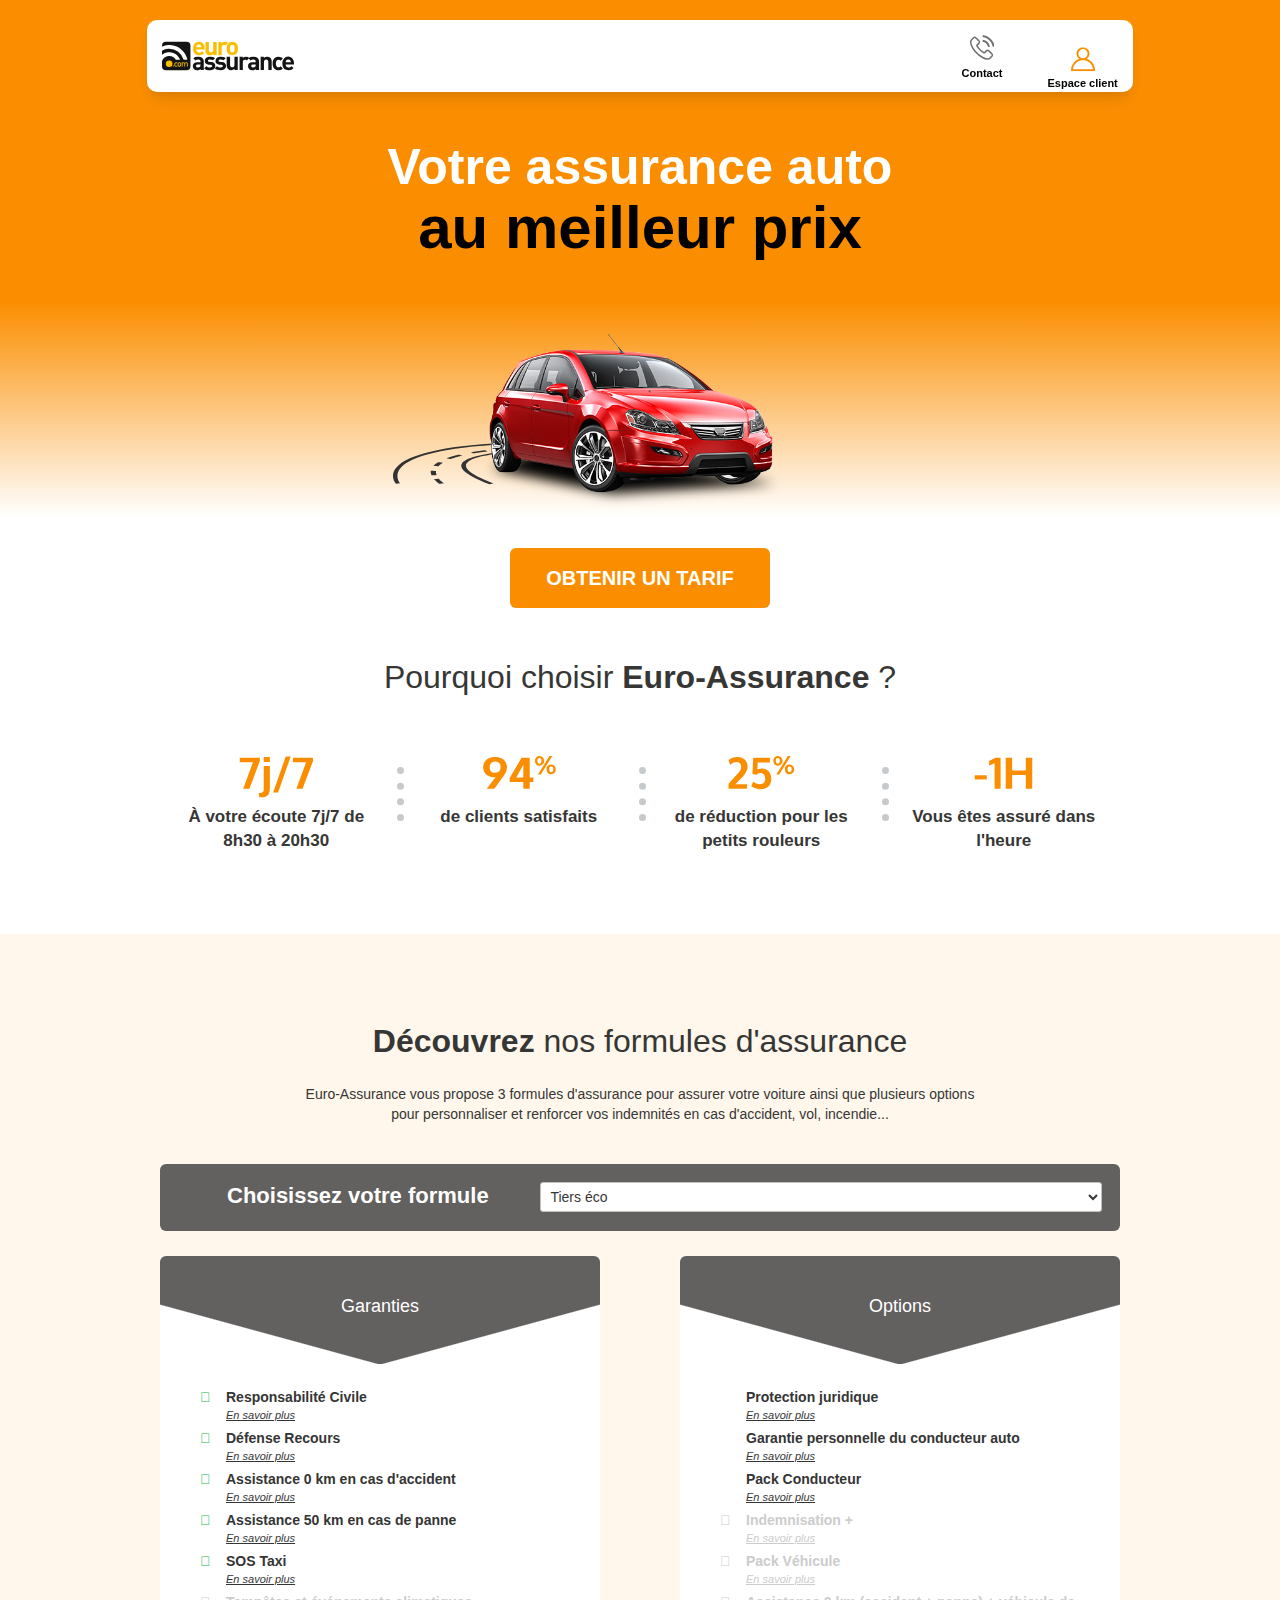
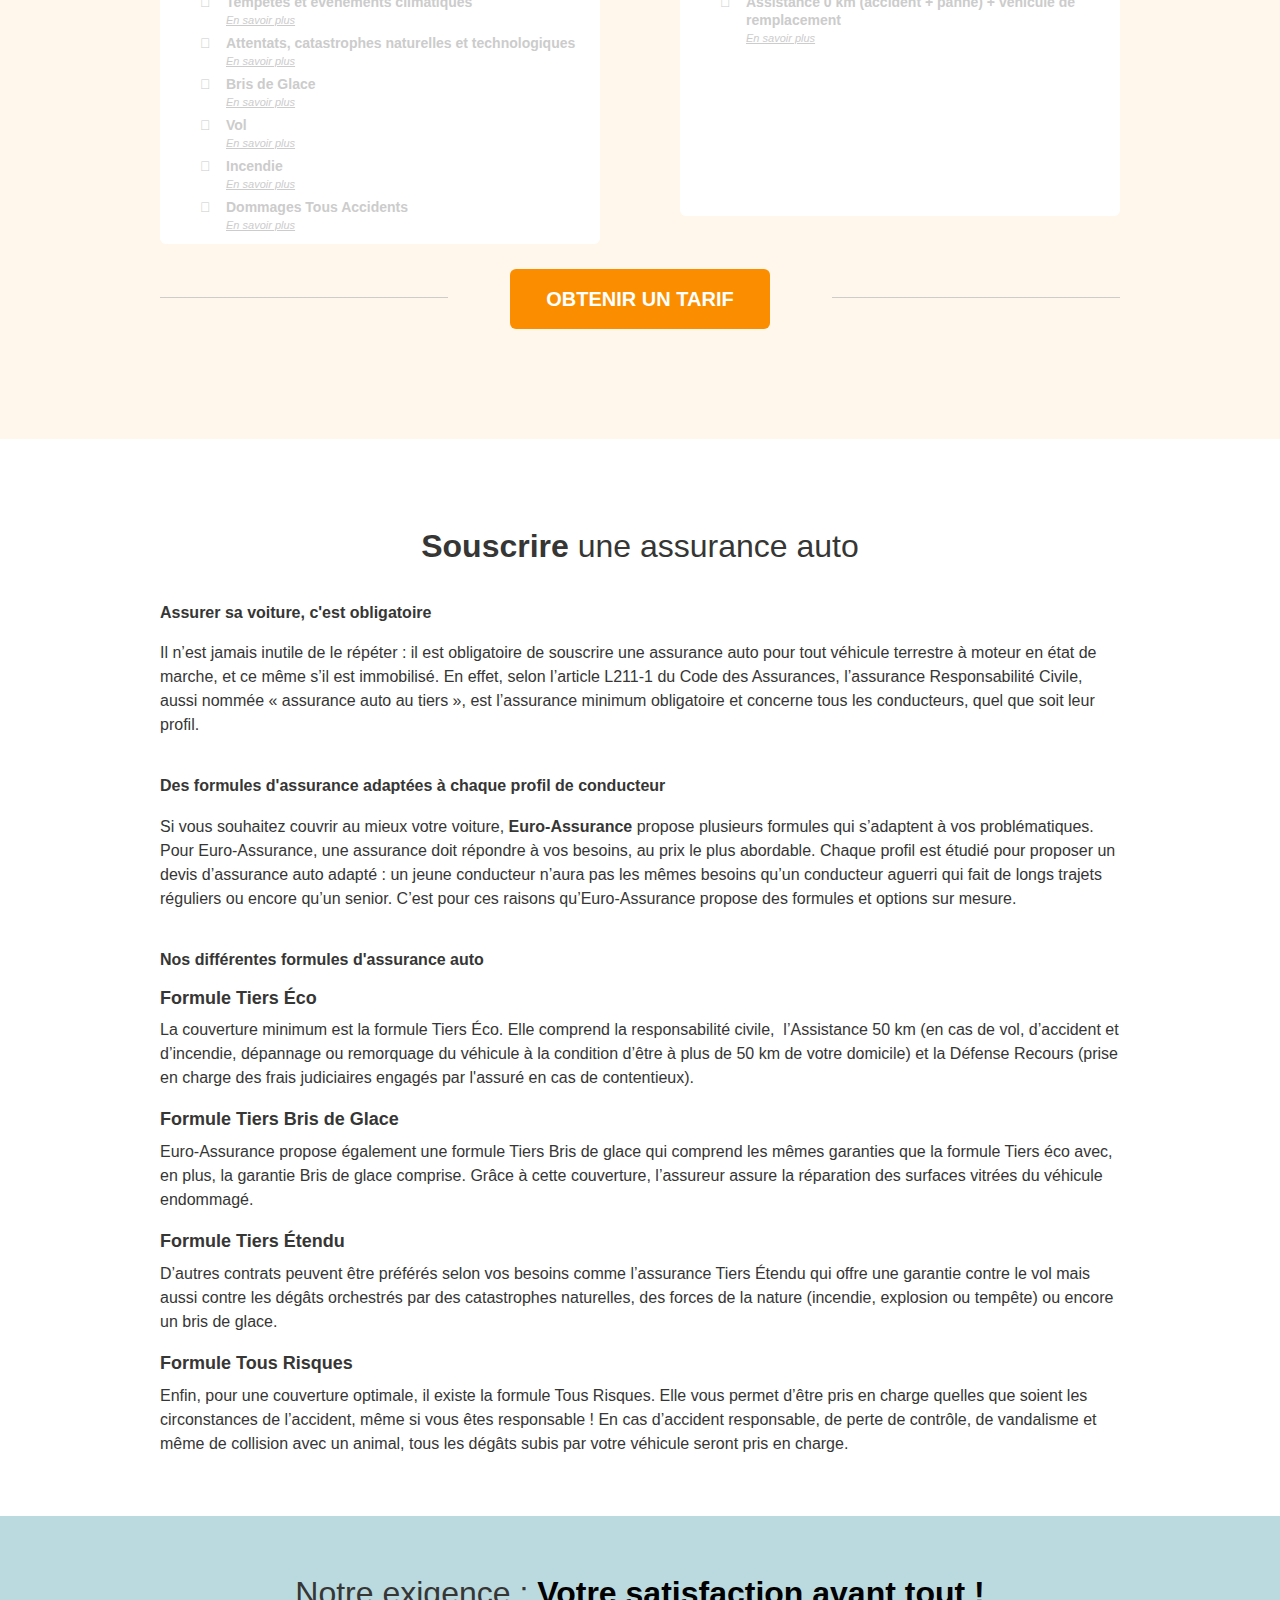
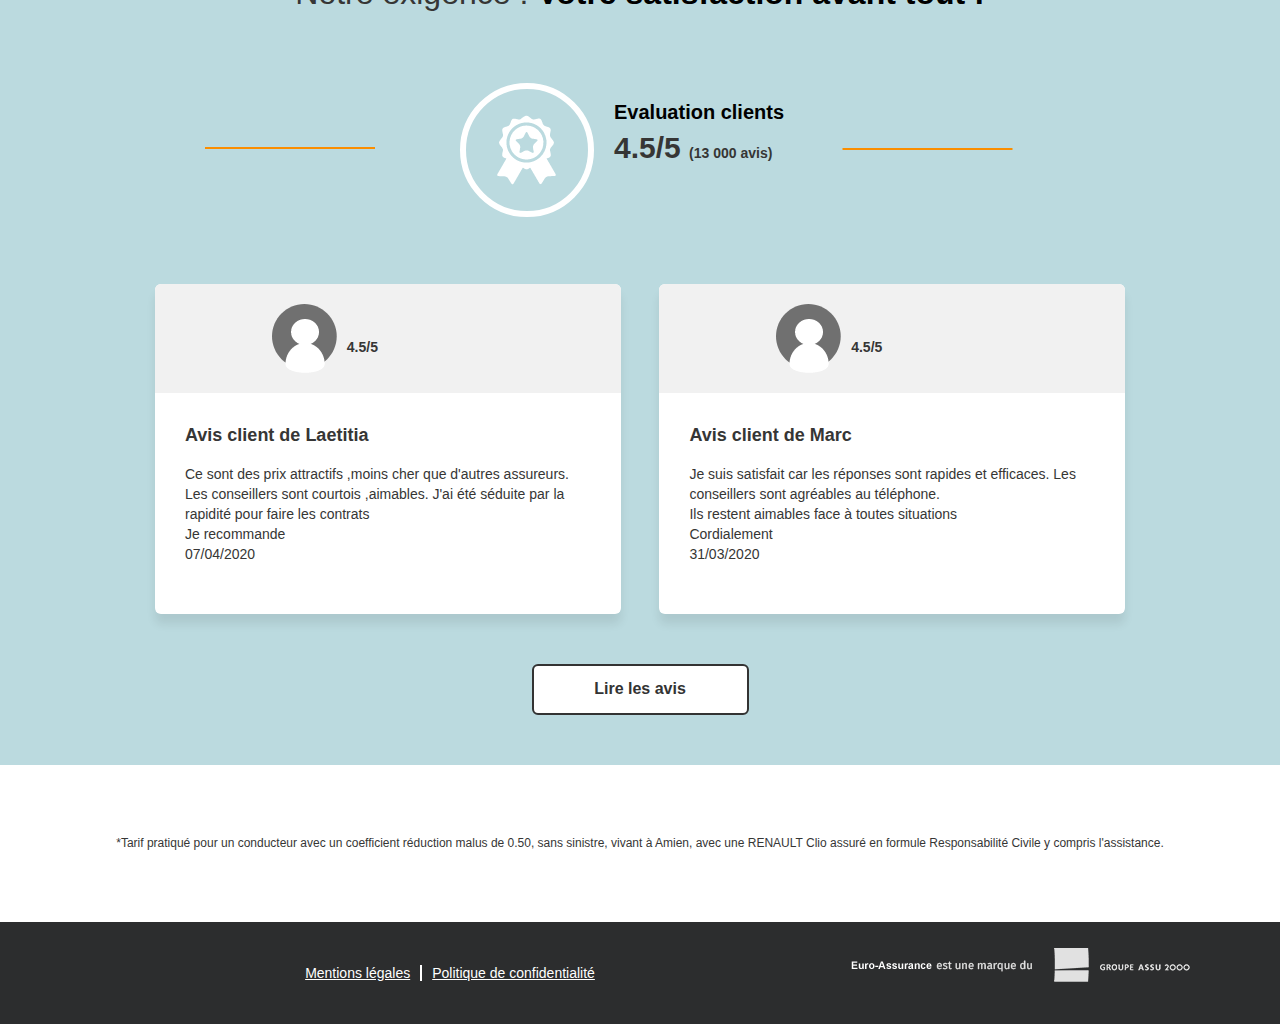
==== assurance-auto/index.html @ 288b4cf9 "Quick update" ====
<!DOCTYPE html>
<!-- saved from url=(0088)https://www.euro-assurance.com/assurance-auto -->
<html lang="fr" class="no-js js">
    <head>
        <meta http-equiv="Content-Type" content="text/html; charset=UTF-8" />
        <script type="text/javascript" async="" src="./assets/js"></script>
        <script type="text/javascript" async="" src="./assets/js(1)"></script>
        <script type="text/javascript" async="" src="./assets/js(2)"></script>
        <script type="text/javascript" src="./assets/wombat.js.téléchargement" charset="utf-8"></script>
        <link rel="stylesheet" type="text/css" href="./assets/banner-styles.css" />
        <link rel="stylesheet" type="text/css" href="./assets/iconochive.css" />
        <!-- End Wayback Rewrite JS Include -->
        <meta content="width=device-width, initial-scale=1, maximum-scale=1" name="viewport" />
        <title>Assurance Auto en ligne en 5 minutes | Euro-Assurance.com</title>
        <!--[if IE]> <![endif]-->
        <link rel="shortcut icon" href="https://web.archive.org/web/20210322175158im_/https://www.euro-assurance.com/sites/all/themes/custom/ea/html/desktop/images/favicon.ico" type="image/vnd.microsoft.icon" />
        <meta name="description" content="Réalisez votre devis d&#39;assurance auto en ligne, souscrivez votre contrat d&#39;assurance et roulez assuré dans la minute. Devis personnalisé en 5 min." />
        <link rel="canonical" href="https://www.euro-assurance.com/assurance-auto" />
        <meta property="og:site_name" content="Euro Assurance" />
        <meta property="og:type" content="article" />
        <meta property="og:url" content="https://www.euro-assurance.com/assurance-auto" />
        <meta property="og:title" content="Votre assurance auto au meilleur prix" />
        <meta property="og:updated_time" content="2021-03-16T09:04:38+01:00" />
        <meta property="article:published_time" content="2020-05-05T09:39:59+02:00" />
        <meta property="article:modified_time" content="2021-03-16T09:04:38+01:00" />
        <meta itemprop="name" content="Votre assurance auto au meilleur prix" />
        <link type="text/css" rel="stylesheet" href="./assets/css__ZnwVE8W70ieUanPuEJME0nOcdOOldAGGGCa54zZ7kmE__OETtJt2BdY5II6kXYFDO8dgDB_mXbUhyMpH8QfPFBnw__3mENYGzsCsnCvktbGt7_fWN9IJc759X5ycbFdyeZ2_E.css" media="all" />
        <link type="text/css" rel="stylesheet" href="./assets/css__Oi4HbNRkWKoqBOgUm60Rj7aD_yK8hUet2hAb31PlP_U__cjjfzK-Tsn7uNSu2jOy094EFbCuDiUA938Wajvtt94E__3mENYGzsCsnCvktbGt7_fWN9IJc759X5ycbFdyeZ2_E.css" media="all" />
        <link rel="stylesheet" type="text/css" href="./assets/styles.css">
        <script type="text/javascript" src="./assets/js___FxFisPbcctP-u1eMTmBbhtoaVcf10Kvov9lv5ayyHk__qnqM4vWuLLEkb0CDZahWRgkH-d9oyqPTMWTqDNiszXU__3mENYGzsCsnCvktbGt7_fWN9IJc759X5ycbFdyeZ2_E.js.téléchargement"></script>
        <script type="text/javascript" src="./assets/js__T5uRwB0CvC7LqgrVP_DrdLDRNIZwKWrAbLxXJCuCkQY__KBZEcBrZDbd4G_PKMwNoy5Ws56VGvCKUeJFrm1QbKHM__3mENYGzsCsnCvktbGt7_fWN9IJc759X5ycbFdyeZ2_E.js.téléchargement"></script>
        <script type="text/javascript" src="./assets/js__5VX91xHlHLMl3nnFBc19NGta75zwaPNbiIuzVPQ4gIc__BDGmpl56hxi5uZj0MHZ7ZVdGjSpd5rMxzrAS2Fobs8Q__3mENYGzsCsnCvktbGt7_fWN9IJc759X5ycbFdyeZ2_E.js.téléchargement"></script>
        <script id="tc_script_231_1" src="./assets/js(3)"></script>
        <script type="text/javascript" src="./assets/js__OUBrZLkNYlzr9ocoyBCb3S2CmxqXkCh9xPLsz9HO5Uc__M7Qs9j_XMuP1tzbQqGoMvKadtkTCQD3GemWrqtF8LUM__3mENYGzsCsnCvktbGt7_fWN9IJc759X5ycbFdyeZ2_E.js.téléchargement"></script>
        <script type="text/javascript" src="./assets/js__KWUjo0VekVPuuLRWyjdJpC_EnX80mpx7SieyGA4LSQI__cD4s_Hz2bf_IrPUf51gxrluJiwHHP2MD429fVLNjxEo__3mENYGzsCsnCvktbGt7_fWN9IJc759X5ycbFdyeZ2_E.js.téléchargement"></script>
        <script type="text/javascript" async="" src="./assets/smarttag.js.téléchargement"></script>
        <script id="tc_script_1616435524011" type="text/javascript" src="./assets/sync" async="" defer=""></script>
    </head>
    <body id="top" class="html not-front not-logged-in no-sidebars page-node page-node- page-node-21240 node-type-product-page product novsp">
        <div class="overlay-tooltip"></div>
        <header id="site-header" class="hidden-print">
            <a href="/" class="logo text-center" title="" data-di-id="di-id-638f3d2-cb56e00f">
            <img src="./assets/ea_logo.svg" alt="Euro-Assurance Logo" class="imglogo">
            </a>
            <div class="site-header-actions">
               <a href="https://www.euro-assurance.com/Proximeo/connexionClient.do" title="" id="header-se-connecter" target="_blank" data-di-id="#header-se-connecter">
                  <svg xmlns="http://www.w3.org/2000/svg" width="24" height="24" viewBox="0 0 24 24" data-di-rand="1618020664233">
                     <defs>
                        <style data-di-rand="1618020664211">.c{fill:#fb8e00;}</style>
                     </defs>
                     <g transform="translate(0)">
                        <path class="c" d="M20.485,14.57a11.951,11.951,0,0,0-4.646-2.89,6.472,6.472,0,1,0-7.678,0A12.019,12.019,0,0,0,0,23.055.945.945,0,0,0,.945,24H23.055A.945.945,0,0,0,24,23.055,11.921,11.921,0,0,0,20.485,14.57ZM7.417,6.472A4.583,4.583,0,1,1,12,11.055,4.588,4.588,0,0,1,7.417,6.472ZM1.933,22.111a10.111,10.111,0,0,1,20.133,0Z" transform="translate(0 0)"></path>
                     </g>
                  </svg>
                  <span>Espace client</span>
               </a>
            </div>
            <span class="menu-title">Menu Principal</span>
            <div class="sticky-nav bottom-nav">
             <ul>
                <li>
                   <a href="https://www.euro-assurance.com/callback/nojs/head/0000000000/21422" class="open-callback ctools-use-modal ctools-modal-ea-modal-style btn-ea btn-as transparent ctools-use-modal-processed" data-di-id="di-id-12e38599-ce21958f">
                      <svg xmlns="http://www.w3.org/2000/svg" width="24.748" height="24.75" viewBox="0 0 24.748 24.75" data-di-rand="1618020664236">
                         <defs>
                            <style data-di-rand="1618020664212">.first-nav-fill{fill:#fff;stroke:#707070;stroke-width:1.5px;}.second-nav-fill{fill:#707070;}</style>
                         </defs>
                         <g transform="translate(0.748)">
                            <path class="first-nav-fill" d="M18.2,59.674a1.677,1.677,0,0,0-2.535,0c-.593.588-1.185,1.175-1.768,1.773a.349.349,0,0,1-.488.09c-.384-.209-.792-.379-1.161-.608a18.388,18.388,0,0,1-4.433-4.035,10.5,10.5,0,0,1-1.589-2.545.365.365,0,0,1,.09-.468c.593-.573,1.171-1.161,1.753-1.748a1.684,1.684,0,0,0,0-2.6c-.463-.468-.926-.926-1.39-1.395s-.951-.961-1.435-1.435a1.688,1.688,0,0,0-2.535,0C2.11,47.3,1.537,47.9.93,48.482a2.886,2.886,0,0,0-.907,1.948,8.251,8.251,0,0,0,.638,3.551,21.58,21.58,0,0,0,3.83,6.381,23.7,23.7,0,0,0,7.85,6.141,11.353,11.353,0,0,0,4.348,1.265,3.187,3.187,0,0,0,2.735-1.041c.508-.568,1.081-1.086,1.619-1.629a1.7,1.7,0,0,0,.01-2.58Q19.633,61.091,18.2,59.674Z" transform="translate(-0.006 -43.776)"></path>
                            <path class="second-nav-fill" d="M243.4,103.279l1.889-.322A8.479,8.479,0,0,0,238.12,96l-.266,1.9a6.553,6.553,0,0,1,5.549,5.38Z" transform="translate(-226.104 -91.256)"></path>
                            <path class="second-nav-fill" d="M251.006,3.982A13.928,13.928,0,0,0,243.02,0l-.266,1.9a12.153,12.153,0,0,1,10.284,9.966l1.889-.322A14.03,14.03,0,0,0,251.006,3.982Z" transform="translate(-230.927)"></path>
                         </g>
                      </svg>
                      <p>Contact</p>
                   </a>
                </li>
             </ul>
          </div>
         </header>
        <div class="ea-pane-messages element-hidden"></div>
        <div class="panel-separator"></div>
        <div id="block-system-main" class="block block-system">
            <div class="content">
                <div class="main-wrapper intro-table">
                    <div class="display-table">
                        <section id="product-section" class="stripe-section product-page-section auto first-section">
                            <div class="table-cell">
                                <div class="container-fluid">
                                    <header>
                                        <h1 class="section-title">
                                            Votre assurance auto <br />
                                            <span>au meilleur prix </span>
                                        </h1>
                                        <div class="product-block">
                                            <img src="./assets/auto.png" alt="" class="" style="opacity: 1;" />
                                        </div>
                                        <div class="btn-actions">
                                            <div class="field field-name-field-lien field-type-link-field field-label-hidden">
                                                <div class="field-items">
                                                    <div class="field-item even">
                                                        <a
                                                            href="https://www.euro-assurance.com/devis-auto"
                                                            class="btn-ea primary"
                                                            kameleoonlistener-goao="true"
                                                            data-di-id="di-id-49a29690-253c3d92"
                                                        >
                                                            OBTENIR UN TARIF
                                                        </a>
                                                    </div>
                                                </div>
                                            </div>
                                        </div>
                                    </header>
                                </div>
                            </div>
                        </section>
                    </div>
                </div>
                <div class="main-wrapper">
                    <section id="section-reassurance" class="stripe-section product-page-section">
                        <div class="container-fluid">
                            <header class="center">
                                <h2 class="section-title">Pourquoi choisir <span>Euro-Assurance</span> ?</h2>
                            </header>
                            <ul class="section-box row">
                                <li class="box">
                                    <div class="box-inner">
                                        <div class="thumb">
                                            <img src="./assets/7j-7_v2.svg" alt="chiffre 7" class="" style="opacity: 1;" />
                                        </div>
                                        <strong class="title">
                                            À votre écoute 7j/7 <br />
                                            de 8h30 à 20h30
                                        </strong>
                                    </div>
                                </li>
                                <li class="box">
                                    <div class="box-inner">
                                        <div class="thumb">
                                            <img src="./assets/94_satisfactions_client.svg" alt="94%" class="" style="opacity: 1;" />
                                        </div>
                                        <strong class="title"> de clients satisfaits </strong>
                                    </div>
                                </li>
                                <li class="box">
                                    <div class="box-inner">
                                        <div class="thumb">
                                            <img src="./assets/-25.svg" alt="25%" class="" style="opacity: 1;" />
                                        </div>
                                        <strong class="title">
                                            de réduction pour <br />
                                            les petits rouleurs
                                        </strong>
                                    </div>
                                </li>
                                <li class="box">
                                    <div class="box-inner">
                                        <div class="thumb">
                                            <img src="./assets/-1h.svg" alt="chiffre 1" class="" style="opacity: 1;" />
                                        </div>
                                        <strong class="title">
                                            Vous êtes assuré <br />
                                            dans l'heure
                                        </strong>
                                    </div>
                                </li>
                            </ul>
                        </div>
                    </section>
                    <section id="section-formules" class="stripe-section product-page-section auto">
                        <div class="container-fluid">
                            <header class="center">
                                <h2 class="section-title"><span>Découvrez</span> nos formules d'assurance</h2>
                                <p class="section-description">
                                    Euro-Assurance vous propose 3 formules d'assurance pour assurer votre voiture ainsi que plusieurs options <br />
                                    pour personnaliser et renforcer vos indemnités en cas d'accident, vol, incendie...
                                </p>
                            </header>
                            <div class="row formules">
                                <h3>Choisissez votre formule</h3>
                                <select class="form-select" data-di-id="di-id-8587efc4-b756e836">
                                    <option value="formule1">Tiers éco</option>
                                    <option value="formule2">Tiers étendu</option>
                                    <option value="formule3">Tous risques</option>
                                </select>
                            </div>
                            <div class="formules-details">
                                <div class="row col warranties">
                                    <div class="title-col">Garanties</div>
                                    <ul>
                                        <li
                                            tabindex="0"
                                            data-placement="auto"
                                            data-toggle="popover"
                                            title=""
                                            data-content="Garantie minimum légale, obligatoire pour tous les conducteurs. Elle permet d&#39;indemniser un tiers pour les préjudices physiques et matériels suite à un accident impliquant votre véhicule."
                                            class="need-overlay formule1 actif formule2 formule3"
                                            data-original-title="Responsabilité Civile"
                                        >
                                            Responsabilité Civile<span>En savoir plus</span>
                                        </li>
                                        <li
                                            tabindex="0"
                                            data-placement="auto"
                                            data-toggle="popover"
                                            title=""
                                            data-content="Elle s&#39;exerce en cas de litige avec un tiers, suite à un accident. Elle comprend :
      &lt;ul&gt;
      &lt;li&gt;La prise en charge des frais de défense devant les tribunaux&lt;/li&gt;
      &lt;li&gt;La gestion des démarches administratives liées aux recours (amiables ou judiciaires) contre le responsable de votre accident.&lt;/li&gt;
      &lt;/ul&gt;
      "
                                            class="need-overlay formule1 actif formule2 formule3"
                                            data-original-title="Défense Recours"
                                        >
                                            Défense Recours<span>En savoir plus</span>
                                        </li>
                                        <li
                                            tabindex="0"
                                            data-placement="auto"
                                            data-toggle="popover"
                                            title=""
                                            data-content="&lt;p&gt;En cas d’accident, cette garantie vous permet d’être assisté où que vous soyez en France ou à l&#39;étranger, même en bas de chez vous, 24h/24, 7j/7. Elle comprend par exemple :&lt;/p&gt;&lt;ul&gt;&lt;li&gt;Les frais de remorquage de votre véhicule vers le garage le plus proche&lt;/li&gt;&lt;li&gt;Le rapatriement du véhicule depuis l’étranger&lt;/li&gt;&lt;/ul&gt;"
                                            class="need-overlay formule1 actif formule2 formule3"
                                            data-original-title="Assistance 0 km en cas d&#39;accident"
                                        >
                                            Assistance 0 km en cas d'accident<span>En savoir plus</span>
                                        </li>
                                        <li
                                            tabindex="0"
                                            data-placement="auto"
                                            data-toggle="popover"
                                            title=""
                                            data-content="&lt;p&gt;Cette garantie vous permet d’être assisté si vous tombez en panne à 50 km ou plus de votre domicile, 24h/24, 7j/7. Elle comprend par exemple :&lt;/p&gt;&lt;ul&gt;&lt;li&gt;Les frais de dépannage, remorquage de votre véhicule vers le garage le plus proche&lt;/li&gt;&lt;li&gt;Le rapatriement du véhicule depuis l’étranger&lt;/li&gt;&lt;/ul&gt;"
                                            class="need-overlay formule1 actif formule2 formule3"
                                            data-original-title="Assistance 50 km en cas de panne"
                                        >
                                            Assistance 50 km en cas de panne<span>En savoir plus</span>
                                        </li>
                                        <li
                                            tabindex="0"
                                            data-placement="auto"
                                            data-toggle="popover"
                                            title=""
                                            data-content="Garantie réservée exclusivement aux moins de 26 ans et aux plus de 75 ans. Elle comprend la mise à disposition d’un taxi pour un retour à votre domicile en cas d&#39;incapacité à prendre le volant, dans la limite de 50 km. Elle se limite à trois retours par an."
                                            class="need-overlay formule1 actif formule2 formule3"
                                            data-original-title="SOS Taxi"
                                        >
                                            SOS Taxi<span>En savoir plus</span>
                                        </li>
                                        <li
                                            tabindex="0"
                                            data-placement="auto"
                                            data-toggle="popover"
                                            title=""
                                            data-content="&lt;p&gt;Couverture des dommages non reconnus officiellement comme dus à une catastrophe naturelle (tempête, chutes de neige, grêle, inondation, etc.).&lt;/p&gt;"
                                            class="need-overlay formule2 formule3"
                                            data-original-title="Tempêtes et événements climatiques"
                                        >
                                            Tempêtes et événements climatiques<span>En savoir plus</span>
                                        </li>
                                        <li
                                            tabindex="0"
                                            data-placement="auto"
                                            data-toggle="popover"
                                            title=""
                                            data-content="&lt;p&gt;&lt;strong&gt;Attentats :&lt;/strong&gt; cette garantie indemnise les dommages causés à votre véhicule par des attentats, actes de terrorisme ou de sabotage, émeutes, manifestations populaires et des mesures prises par les autorités légales lorsque ces événements se produisent.&lt;/p&gt;&lt;p&gt;&lt;strong&gt;Catastrophes Naturelles&lt;/strong&gt;: Indemnisation des dommages causés à votre véhicule en conséquence d&#39;un événement déclaré « catastrophe naturelle » par arrêté interministériel.&lt;/p&gt;&lt;p&gt;&lt;strong&gt;Catasttrophes technologiques :&lt;/strong&gt; Cette garantie indemnise les dommages causés à votre véhicule et les conséquences suite à un événement déclaré « catastrophe technologique » par arrêté interministériel.&lt;br&gt; &lt;/p&gt;"
                                            class="need-overlay formule2 formule3"
                                            data-original-title="Attentats, catastrophes naturelles et technologiques"
                                        >
                                            Attentats, catastrophes naturelles et technologiques<span>En savoir plus</span>
                                        </li>
                                        <li
                                            tabindex="0"
                                            data-placement="auto"
                                            data-toggle="popover"
                                            title=""
                                            data-content="Prise en charge des dommages causés aux parties vitrées de votre véhicule, y compris des fournitures nécessaires à leur remplacement et des frais de pose. 
      &lt;strong&gt;Le + &lt;/strong&gt;: aucune franchise n&#39;est demandée lors d&#39;une réparation ou d&#39;un remplacement.
      "
                                            class="need-overlay formule2 formule3"
                                            data-original-title="Bris de Glace"
                                        >
                                            Bris de Glace<span>En savoir plus</span>
                                        </li>
                                        <li
                                            tabindex="0"
                                            data-placement="auto"
                                            data-toggle="popover"
                                            title=""
                                            data-content="&lt;p&gt;Vous êtes indemnisé en cas de disparition ou détoriation de votre véhicule à la suite :&lt;/p&gt;&lt;ul&gt;&lt;li&gt;&lt;strong&gt;D&#39;un vol&lt;/strong&gt; : remboursement de votre véhicule à la valeur estimée par l&#39;expert, déduction faite de la franchise. Si votre véhicule à moins d’un an, vous serez indemnisé selon sa valeur à neuf.&lt;/li&gt;&lt;li&gt;&lt;strong&gt;D&#39;une tentative de vol&lt;/strong&gt; : remboursement des dommages occasionnés à hauteur de la valeur estimée par l&#39;expert, franchise déduite.&lt;/li&gt;&lt;/ul&gt;"
                                            class="need-overlay formule2 formule3"
                                            data-original-title="Vol"
                                        >
                                            Vol<span>En savoir plus</span>
                                        </li>
                                        <li
                                            tabindex="0"
                                            data-placement="auto"
                                            data-toggle="popover"
                                            title=""
                                            data-content="Remboursement des dommages occasionnés à hauteur de la valeur estimée par l&#39;expert, franchise déduite. En cas de destruction, votre véhicule vous sera remboursé à la valeur estimée par l&#39;expert déduction faite de la franchise. Si votre véhicule à moins d’un an, vous serez indemnisé selon sa valeur à neuf."
                                            class="need-overlay formule2 formule3"
                                            data-original-title="Incendie"
                                        >
                                            Incendie<span>En savoir plus</span>
                                        </li>
                                        <li
                                            tabindex="0"
                                            data-placement="auto"
                                            data-toggle="popover"
                                            title=""
                                            data-content="Couverture de tous les dommages subis par votre véhicule : collision, versement sans collision, perte totale du véhicule, actes de vandalisme... Si votre véhicule à moins d’un an, vous serez indemnisé selon sa valeur à neuf."
                                            class="need-overlay formule3"
                                            data-original-title="Dommages Tous Accidents"
                                        >
                                            Dommages Tous Accidents<span>En savoir plus</span>
                                        </li>
                                    </ul>
                                </div>
                                <div class="row col options">
                                    <div class="title-col">Options</div>
                                    <ul>
                                        <li
                                            tabindex="0"
                                            data-placement="auto"
                                            data-toggle="popover"
                                            title=""
                                            data-content="&lt;p&gt;&lt;strong&gt;A quoi ça sert ?&lt;/strong&gt;&lt;br /&gt;
      Avec cette garantie, vous serez représenté et défendu en cas de procédure judiciaire vous opposant à un tiers.&lt;/p&gt;
      "
                                            class="need-overlay formule1 actif formule2 formule3"
                                            data-original-title="Protection juridique"
                                        >
                                            Protection juridique<span>En savoir plus</span>
                                        </li>
                                        <li
                                            tabindex="0"
                                            data-placement="auto"
                                            data-toggle="popover"
                                            title=""
                                            data-content="&lt;p&gt;Prise en charge des frais médicaux et préjudices financiers consécutifs à un accident pour le conducteur du véhicule assuré, même s&#39;il n&#39;est pas désigné au contrat.&lt;/p&gt;&lt;p&gt;&lt;strong&gt;Bon à savoir&lt;/strong&gt;&lt;/p&gt;&lt;ul&gt;&lt;li&gt;La Responsabilité civile obligatoire ne protège que les passagers du véhicule assuré. L&#39;option Garantie personnelle du conducteur est donc indispensable pour couvrir le conducteur en cas d&#39;accident.&lt;/li&gt;&lt;li&gt;Cette garantie peut être utile si vous prêtez souvent votre véhicule.&lt;/li&gt;&lt;/ul&gt;"
                                            class="need-overlay formule1 actif formule2 formule3"
                                            data-original-title="Garantie personnelle du conducteur auto"
                                        >
                                            Garantie personnelle du conducteur auto<span>En savoir plus</span>
                                        </li>
                                        <li
                                            tabindex="0"
                                            data-placement="auto"
                                            data-toggle="popover"
                                            title=""
                                            data-content="&lt;p&gt;&lt;strong&gt;A quoi ça sert ? &lt;/strong&gt;&lt;/p&gt;&lt;p&gt; &lt;/p&gt;
      &lt;p&gt;Le pack véhicule regroupe 3 garanties optionnelles mais essentielles pour couvrir le conducteur&lt;/p&gt;&lt;p&gt; &lt;/p&gt;&lt;ul&gt;&lt;li&gt;Protection juridique pour être représenté et défendu en cas de procédure judiciaire vous opposant à un tiers.&lt;/li&gt;&lt;li&gt;Dommages corporels du conducteur, un complément indispensable de l’assurance auto avec deux possibilités au choix de l’assuré (500 000€ ou 1 000 000€), cette garantie couvre le conducteur en cas d’accident responsable et l’indemnise en cas de dommages corporels, invalidité ou dans le pire des cas, la mort.&lt;/li&gt;&lt;li&gt;Stage récupération de points :  nous prenons en charge à hauteur de 230 € si vous passez en dessous du capital de 6 points.&lt;/li&gt;&lt;/ul&gt;"
                                            class="need-overlay formule1 actif formule2 formule3"
                                            data-original-title="Pack Conducteur"
                                        >
                                            Pack Conducteur<span>En savoir plus</span>
                                        </li>
                                        <li
                                            tabindex="0"
                                            data-placement="auto"
                                            data-toggle="popover"
                                            title=""
                                            data-content="&lt;p&gt;&lt;strong&gt;A quoi ça sert ?&lt;/strong&gt;&lt;br /&gt;
      En cas de vol ou de destruction de votre véhicule :  &lt;/p&gt;
      &lt;ul&gt;
      &lt;li&gt;Si votre véhicule à moins de 2 ans : remboursement à hauteur du prix d’achat.&lt;/li&gt;
      &lt;li&gt;Si votre véhicule a plus de 2 ans : indemnisation prévue par l’expert majorée de 20%. Dans le cas où la majoration serait inférieure à 1000 €, nous vous remboursons 1000 € en plus de la valeur estimée de votre véhicule.&lt;/li&gt;
      &lt;/ul&gt;
      &lt;p&gt;&lt;strong&gt;Bon à savoir&lt;/strong&gt;&lt;br /&gt;
      Cette garantie est utile si vous possédez un vieux véhicule : s&#39;il n&#39;est plus côté, vous disposerez au minimum de 1000 € pour le remplacer.&lt;/p&gt;
      "
                                            class="need-overlay formule2 formule3"
                                            data-original-title="Indemnisation +"
                                        >
                                            Indemnisation +<span>En savoir plus</span>
                                        </li>
                                        <li
                                            tabindex="0"
                                            data-placement="auto"
                                            data-toggle="popover"
                                            title=""
                                            data-content="&lt;strong&gt;A quoi ça sert ? &lt;/strong&gt;
      Le pack véhicule regroupe 3 garanties optionnelles mais essentielles pour compléter l&#39;assurance de votre véhicule.
      &lt;ul&gt;&lt;li&gt;Assistance 0 km et mise à dispotion d&#39;un véhicule de remplacement en cas de panne, accident ou vol.&lt;/li&gt;&lt;li&gt;Indemnisation + : Pour être remboursé à neuf ou avec une valeur majorée de 20 % en fonction de l&#39;âge de votre véhicule.&lt;/li&gt;&lt;li&gt;Bris de Glace + : En extension de la garantie bris de vitre, elle inclut les feux et antibrouillard avants, toit ouvrant ou panoramique montés en série.&lt;/li&gt;&lt;/ul&gt;"
                                            class="need-overlay formule2 formule3"
                                            data-original-title="Pack Véhicule"
                                        >
                                            Pack Véhicule<span>En savoir plus</span>
                                        </li>
                                        <li
                                            tabindex="0"
                                            data-placement="auto"
                                            data-toggle="popover"
                                            title=""
                                            data-content="&lt;p&gt;Cette garantie vous permet d’être &lt;strong&gt;assisté où que vous soyez en France ou à l&#39;étranger&lt;/strong&gt;, même en bas de chez vous en cas de panne ou d&#39;accident, 24h/24, 7j/7.&lt;/p&gt;&lt;p&gt;Elle comprend par exemple les frais de dépannage et le remorquage de votre véhicule vers le garage le plus proche.&lt;/p&gt;&lt;p&gt;En outre, vous bénéficiez d’un &lt;strong&gt;véhicule de remplacement&lt;/strong&gt; (catégorie A, B ou C) de 7 à 30 jours en fonction du motif : en cas de panne, d’accident ou de vol.&lt;/p&gt;"
                                            class="need-overlay formule2 formule3"
                                            data-original-title="Assistance 0 km (accident + panne) + véhicule de remplacement"
                                        >
                                            Assistance 0 km (accident + panne) + véhicule de remplacement<span>En savoir plus</span>
                                        </li>
                                    </ul>
                                </div>
                                <div class="btn-actions">
                                    <div class="display-table">
                                        <div class="overline">
                                            <a href="https://www.euro-assurance.com/devis-auto" class="btn-ea primary" rel="nofollow" data-di-id="di-id-eb08977-da5613d5">OBTENIR UN TARIF</a>
                                        </div>
                                    </div>
                                </div>
                            </div>
                            <div class="btn-actions">
                                <div class="display-table">
                                    <div class="list-doc-link"></div>
                                </div>
                            </div>
                        </div>
                    </section>
                    <!-- <section id="section-garanties">
                        <div class="container-fluid">
                            <header>
                                <h2><span>Améliorez vos garanties</span> en cas d'accident</h2>
                            </header>
                            <ul class="garanties-blocs">
                                <li>
                                    <strong>Garantie personnelle du conducteur</strong>
                                    <p>Prise en charge des frais médicaux et préjudices financiers consécutifs à un accident pour le conducteur du véhicule assuré, même s'il n'est pas désigné au contrat.</p>
                                    <a href="https://www.euro-assurance.com/assurance-facile/comprendre-assurance/garantie-personnelle-conducteur.html" data-di-id="di-id-cc80bec5-29b0b495">
                                        En savoir plus
                                    </a>
                                </li>
                                <li>
                                    <strong>Protection juridique</strong>
                                    <p>Avec cette garantie, vous serez représenté et défendu en cas de procédure judiciaire vous opposant à un tiers.</p>
                                    <a href="https://www.euro-assurance.com/assurance-protection-juridique.html" data-di-id="di-id-cc80bec5-29b0b495">En savoir plus</a>
                                </li>
                            </ul>
                        </div>
                    </section> -->
                    <section id="section-seo">
                        <div class="container-fluid">
                            <header class="center">
                                <h2><span>Souscrire </span> une assurance auto</h2>
                            </header>
                            <div class="seo-content">
                                <h3><strong>Assurer sa voiture, c'est obligatoire</strong></h3>
                                <p>
                                    Il n’est jamais inutile de le répéter : il est obligatoire de souscrire une assurance auto pour tout véhicule terrestre à moteur en état de marche, et ce même s’il est immobilisé. En effet, selon
                                    l’article L211-1 du Code des Assurances, l’assurance Responsabilité Civile, aussi nommée « assurance auto au tiers », est l’assurance minimum obligatoire et concerne tous les conducteurs, quel que soit
                                    leur profil.
                                </p>
                                <h3><strong>Des formules d'assurance adaptées à chaque profil de conducteur</strong></h3>
                                <p>
                                    Si vous souhaitez couvrir au mieux votre voiture, <strong>Euro-Assurance</strong> propose plusieurs formules qui s’adaptent à vos problématiques. Pour Euro-Assurance, une assurance doit répondre à vos
                                    besoins, au prix le plus abordable. Chaque profil est étudié pour proposer un
                                    <a href="https://www.euro-assurance.com/devis-assurance-auto" data-di-id="di-id-5464c750-d266d33e">devis d’assurance auto</a> adapté : un jeune conducteur n’aura
                                    pas les mêmes besoins qu’un conducteur aguerri qui fait de longs trajets réguliers ou encore qu’un senior. C’est pour ces raisons qu’Euro-Assurance propose des formules et options sur mesure.
                                </p>
                                <h3><strong>Nos différentes formules d'assurance auto</strong></h3>
                                <h4><strong>Formule Tiers Éco</strong></h4>
                                <p>
                                    La couverture minimum est la formule Tiers Éco. Elle comprend la responsabilité civile,&nbsp; l’Assistance 50 km (en cas de vol, d’accident et d’incendie, dépannage ou remorquage du véhicule à la
                                    condition d’être à plus de 50 km de votre domicile) et la Défense Recours (prise en charge des frais judiciaires engagés par l'assuré en cas de contentieux).
                                </p>
                                <h4><strong>Formule Tiers Bris de Glace</strong></h4>
                                <p>
                                    Euro-Assurance propose également une formule Tiers Bris de glace qui comprend les mêmes garanties que la formule Tiers éco avec, en plus, la garantie Bris de glace comprise. Grâce à cette couverture,
                                    l’assureur assure la réparation des surfaces vitrées du véhicule endommagé.
                                </p>
                                <h4><strong>Formule Tiers Étendu</strong></h4>
                                <p>
                                    D’autres contrats peuvent être préférés selon vos besoins comme l’assurance Tiers Étendu qui offre une garantie contre le vol mais aussi contre les dégâts orchestrés par des catastrophes naturelles, des
                                    forces de la nature (incendie, explosion ou tempête) ou encore un bris de glace.
                                </p>
                                <h4><strong>Formule Tous Risques</strong></h4>
                                <p>
                                    Enfin, pour une couverture optimale, il existe la formule Tous Risques. Elle vous permet d’être pris en charge quelles que soient les circonstances de l’accident, même si vous êtes responsable ! En cas
                                    d’accident responsable, de perte de contrôle, de vandalisme et même de collision avec un animal, tous les dégâts subis par votre véhicule seront pris en charge.
                                </p>
                            </div>
                        </div>
                    </section>
                    <section id="section-ekomi">
                        <h2>Notre exigence : <span>Votre satisfaction avant tout !</span></h2>
                        <div class="rating">
                            <img src="./assets/picto-label.png" alt="Photo label ekomi" class="" style="opacity: 1;" />
                            <p>Evaluation clients</p>
                            <strong>4.5/5 <span>(13 000 avis)</span></strong>
                            <ul class="evaluation_stars_ekomi">
                                <li class="star_actif"></li>
                                <li class="star_actif"></li>
                                <li class="star_actif"></li>
                                <li class="star_actif"></li>
                                <li class="star_demi_actif_4"></li>
                            </ul>
                        </div>
                        <ul>
                            <li>
                                <header>
                                    <div class="content-header">
                                        <img src="./assets/picto-man.png" alt="Photo label ekomi" class="" style="opacity: 1;" />
                                        <ul class="evaluation_stars_ekomi">
                                            <li class="star_actif"></li>
                                            <li class="star_actif"></li>
                                            <li class="star_actif"></li>
                                            <li class="star_actif"></li>
                                            <li class="star_demi_actif_4"></li>
                                        </ul>
                                        <span>4.5/5</span>
                                    </div>
                                </header>
                                <div class="box-content">
                                    <strong>Avis client de Laetitia</strong>
                                    <p>
                                        Ce sont des prix attractifs ,moins cher que d'autres assureurs. Les conseillers sont courtois ,aimables. J'ai été séduite par la rapidité pour faire les contrats <br />
                                        Je recommande <br />
                                        07/04/2020
                                    </p>
                                </div>
                            </li>
                            <li>
                                <header>
                                    <div class="content-header">
                                        <img src="./assets/picto-man.png" alt="Photo de profil avis ekomi" class="" style="opacity: 1;" />
                                        <ul class="evaluation_stars_ekomi">
                                            <li class="star_actif"></li>
                                            <li class="star_actif"></li>
                                            <li class="star_actif"></li>
                                            <li class="star_actif"></li>
                                            <li class="star_demi_actif_4"></li>
                                        </ul>
                                        <span>4.5/5</span>
                                    </div>
                                </header>
                                <div class="box-content">
                                    <strong>Avis client de Marc</strong>
                                    <p>
                                        Je suis satisfait car les réponses sont rapides et efficaces. Les conseillers sont agréables au téléphone. <br />
                                        Ils restent aimables face à toutes situations <br />
                                        Cordialement​<br />
                                        31/03/2020 <br />
                                    </p>
                                </div>
                            </li>
                        </ul>
                        <a href="https://www.ekomi.fr/avis-clients-wwweuro-assurancecom.html" title="avis clients ekomi" data-di-id="di-id-deb1999e-fd0ea616">Lire les avis</a>
                        <div class="overborder-img"></div>
                    </section>
                    <!-- <section id="faq-section" class="product-page-section">
                        <div class="container-fluid">
                            <h2 class="section-title center"><span>FAQ</span> : on répond à vos questions !</h2>
                            <div class="faq-list">
                                <div class="toggle-sys">
                                    <div class="toggle-sys-header">
                                        Qu’est-ce que la prime d’assurance ?
                                        <div class="arrow">
                                            <span></span>
                                            <span></span>
                                        </div>
                                    </div>
                                    <div class="toggle-sys-content">
                                        La prime d’assurance est la somme que paie le souscripteur d’un contrat d’assurance auto à un assureur en échange de garanties qui couvrent son véhicule en cas de sinistre. C’est le montant final que
                                        le souscripteur paie annuellement pour être couvert des risques définis avec l’assureur. De nombreux critères influent sur le calcul de la prime d’assurance, comme la formule du contrat que vous
                                        choisissez ou encore votre profil conducteur. Plus vous aurez de garanties, plus la prime d’assurance sera élevée mais plus votre véhicule sera couvert en cas de sinistre. Chez Euro-Assurance, nous
                                        proposons des contrats d’assurance auto adaptés à tous les profils (jeune conducteur, résilié, malussé…) et sur-mesure.
                                    </div>
                                </div>
                                <div class="toggle-sys">
                                    <div class="toggle-sys-header">
                                        Le coefficient bonus-malus, c’est quoi ?
                                        <div class="arrow">
                                            <span></span>
                                            <span></span>
                                        </div>
                                    </div>
                                    <div class="toggle-sys-content">
                                        Un critère à prendre en compte dans le calcul du montant de la prime d’assurance auto est le coefficient bonus-malus. Ce coefficient est indiqué sur le relevé d’information de l’assuré et exprime en
                                        pourcentage le degré de risque que représente le conducteur, sanctionnant ceux qui sont responsables de sinistres. Plus le taux est élevé, moins votre prime d’assurance sera élevée. Prenez-en soin !
                                    </div>
                                </div>
                                <div class="toggle-sys">
                                    <div class="toggle-sys-header">
                                        La franchise, comment ça marche ?
                                        <div class="arrow">
                                            <span></span>
                                            <span></span>
                                        </div>
                                    </div>
                                    <div class="toggle-sys-content">
                                        La franchise représente le montant qui reste à votre charge en cas d’indemnisation par l’assurance suite à un sinistre. La prime d’assurance est aussi déterminée par le montant de la franchise. En
                                        choisissant une franchise élevée, vous aurez un plus gros reste à charge à payer mais votre prime d’assurance sera moins élevée. Chez Euro-Assurance, nous vous accompagnons dans la définition de vos
                                        besoins pour établir un devis d’assurance auto parfaitement adapté à votre profil et au meilleur prix.
                                    </div>
                                </div>
                            </div>
                        </div>
                    </section> -->
                    <p class="mentions">
                        *Tarif pratiqué pour un conducteur avec un coefficient réduction malus de 0.50, sans sinistre, vivant à Amien, avec une RENAULT Clio assuré en formule Responsabilité Civile y compris l'assistance.
                    </p>
                </div>
            </div>
        </div>
        <!--/div-->
        <footer class="main-footer hidden-print">
            <div class="container">
                <div class="row">
                    <div class="col-md-8 text-center">
                        <ul class="menu link-d">
                            <li class="">
                                <a href="https://www.euro-assurance.com/mentions-legales.html" target="_blank" data-di-id="di-id-1a17398f-5b89e371">Mentions légales</a>
                            </li>
                            <li class="">
                                <a href="https://www.euro-assurance.com/politique-confidentialite.html" target="_blank" data-di-id="di-id-37f996ee-293ad97">Politique de confidentialité</a>
                            </li>
                        </ul>
                    </div>
                    <div class="col-md-4 text-center">
                        <a href="https://www.groupeassu2000.fr/" target="_blank" data-di-id="di-id-c4d6f4d4-d60f56f7">
                            <img src="./assets/logo_assu.png" alt="Logo Assu2000" />
                        </a>
                    </div>
                </div>
            </div>
        </footer>
        <script type="text/javascript" src="./assets/js__-CBMZ7Fxa43znaLNXR4K4ZjlNYAPzS1EDCf4wUkOaI8___JmOHt7rZQRPvLiyRbWqUkUeWj4XUGNP48xRSff6nRw__3mENYGzsCsnCvktbGt7_fWN9IJc759X5ycbFdyeZ2_E.js.téléchargement"></script>
        <div id="overlay-page" class="modal fade">
            <div class="modal-dialog">
                <div class="modal-content">
                    <div class="close-button">
                        <button type="button" class="close" data-dismiss="modal" aria-label="Close" data-di-id="di-id-c573f60e-1d7b0118"><span aria-hidden="true">×</span></button>
                    </div>
                    <div>
                        <iframe class="embed-responsive-item" frameborder="0" src="./assets/saved_resource.html"></iframe>
                    </div>
                </div>
            </div>
        </div>
    </body>
</html>
---- assurance-auto/assets/banner-styles.css ----
@import 'record.css'; /* for SPN1 */

#wm-ipp-base {
  min-height:65px;
  padding:0;
  margin:0;
  border:none;
  background:none transparent;
}
#wm-ipp {
  z-index: 2147483647;
}
#wm-ipp, #wm-ipp * {
  font-family:Lucida Grande, Helvetica, Arial, sans-serif;
  font-size:12px;
  line-height:1.2;
  letter-spacing:0;
  width:auto;
  height:auto;
  max-width:none;
  max-height:none;
  min-width:0 !important;
  min-height:0;
  outline:none;
  float:none;
  text-align:left;
  border:none;
  color: #000;
  text-indent: 0;
  position: initial;
  background: none;
}
#wm-ipp div, #wm-ipp canvas {
  display: block;
}
#wm-ipp div, #wm-ipp tr, #wm-ipp td, #wm-ipp a, #wm-ipp form {
  padding:0;
  margin:0;
  border:none;
  border-radius:0;
  background-color:transparent;
  background-image:none;
  /*z-index:2147483640;*/
  height:auto;
}
#wm-ipp table {
  border:none;
  border-collapse:collapse;
  margin:0;
  padding:0;
  width:auto;
  font-size:inherit;
}
#wm-ipp form input {
  padding:1px !important;
  height:auto;
  display:inline;
  margin:0;
  color: #000;
  background: none #fff;
  border: 1px solid #666;
}
#wm-ipp form input[type=submit] {
  padding:0 8px !important;
  margin:1px 0 1px 5px !important;
  width:auto !important;
  border: 1px solid #000 !important;
  background: #fff !important;
  color: #000 !important;
}
#wm-ipp a {
  display: inline;
}    
#wm-ipp a:hover{
  text-decoration:underline;
}
#wm-ipp a.wm-btn:hover {
  text-decoration:none;
  color:#ff0 !important;
}
#wm-ipp a.wm-btn:hover span {
  color:#ff0 !important;
}
#wm-ipp #wm-ipp-inside {
  margin: 0 6px;
  border:5px solid #000;
  border-top:none;
  background-color:rgba(255,255,255,0.9);
  -moz-box-shadow:1px 1px 4px #333;
  -webkit-box-shadow:1px 1px 4px #333;
  box-shadow:1px 1px 4px #333;
  border-radius:0 0 8px 8px;
}
/* selectors are intentionally verbose to ensure priority */
#wm-ipp #wm-logo {
  padding:0 10px;
  vertical-align:middle;
  min-width:110px;
  width:15%;
}
#wm-ipp table tr::before, #wm-ipp table tr::after {
  margin: 0;
  height: auto;
}
#wm-ipp table.c {
  vertical-align:top;
  margin-left: 4px;
}
#wm-ipp table.c td {
  border:none !important;
}
#wm-ipp .c td.u {
  padding:3px 0 !important;
  text-align:center;
}
#wm-ipp .c td.n {
  padding:0 0 0 5px !important;
  vertical-align: bottom;
}
#wm-ipp .c td.n a {
  text-decoration:none;
  color:#33f;
  font-weight:bold;
}
#wm-ipp .c td.n td.b {
  padding:0 6px 0 0 !important;
  text-align:right !important;
  overflow:visible;
  white-space:nowrap;
  color:#99a;
  vertical-align:middle;
}
#wm-ipp .c td.n tr.y td.b {
  padding:0 6px 2px 0 !important;
}
#wm-ipp .c td.n td.c {
  background:#000;
  color:#ff0;
  font-weight:bold;
  padding:0 !important;
  text-align:center;
}
#wm-ipp.hi .c td.n td.c {
  color:#ec008c;
}
#wm-ipp .c td.n td.f {
  padding:0 0 0 6px !important;
  text-align:left !important;
  overflow:visible;
  white-space:nowrap;
  color:#99a;
  vertical-align:middle;
}
#wm-ipp .c td.n tr.m td {
  text-transform:uppercase;
  white-space:nowrap;
  padding:2px 0;
}
#wm-ipp .c td.s {
  padding:0 5px 0 0 !important;
  text-align:center;
  vertical-align:bottom;
}
#wm-ipp #wm-nav-captures {
  white-space: nowrap;
}
#wm-ipp .c td.s a.t {
  color:#33f;
  font-weight:bold;
  line-height: 1.8;
}
#wm-ipp .c td.s div.r {
  color: #666;
  font-size:9px;
  white-space:nowrap;
}
#wm-ipp .c td.k {
  vertical-align:bottom;
  padding-bottom:2px;
}
#wm-ipp .c td.s {
  padding:0 5px 2px 0 !important;
}
#wm-ipp td#displayMonthEl {
  padding: 2px 0 !important;
}
#wm-ipp td#displayYearEl {
  padding: 0 0 2px 0 !important;
}

div#wm-ipp-sparkline {
  position:relative;/* for positioning markers */
  white-space:nowrap;
  background-color:#fff;
  cursor:pointer;
  line-height:0.9;
}
#sparklineImgId, #wm-sparkline-canvas {
  position:relative;
  z-index:9012;
  max-width:none;
}
#wm-ipp-sparkline div.yt {
  position:absolute;
  z-index:9010 !important;
  background-color:#ff0 !important;
  top: 0;
}
#wm-ipp-sparkline div.mt {
  position:absolute;
  z-index:9013 !important;
  background-color:#ec008c !important;
  top: 0;
}  
#wm-ipp .r {
  position:relative;
}
#wm-ipp .r a {
  color:#33f;
  border:none;
  position:relative;
  background-color:transparent;
  background-repeat:no-repeat !important;
  background-position:100% 100% !important;
  text-decoration: none;
}
#wm-ipp #wm-capinfo {
  /* prevents notice div background from sticking into round corners of
     #wm-ipp-inside */
  border-radius: 0 0 4px 4px;
}
#wm-ipp #wm-capinfo .c-logo {
  display:block;
  float:left;
  margin-right:3px;
  width:90px;
  min-height:90px;
  max-height: 290px;
  border-radius:45px;
  overflow:hidden;
  background-position:50%;
  background-size:auto 90px;
  box-shadow: 0 0 2px 2px rgba(208,208,208,128) inset;
}
#wm-ipp #wm-capinfo .c-logo span {
  display:inline-block;
}
#wm-ipp #wm-capinfo .c-logo img {
  height:90px;
  position:relative;
  left:-50%;
}
#wm-ipp #wm-capinfo .wm-title {
  font-size:130%;
}
#wm-ipp #wm-capinfo a.wm-selector {
  display:inline-block;
  color: #aaa;
  text-decoration:none !important;
  padding: 2px 8px;
}
#wm-ipp #wm-capinfo a.wm-selector.selected {
  background-color:#666;
}
#wm-ipp #wm-capinfo a.wm-selector:hover {
  color: #fff;
}
#wm-ipp #wm-capinfo.notice-only #wm-capinfo-collected-by,
#wm-ipp #wm-capinfo.notice-only #wm-capinfo-timestamps {
    display: none;
}
#wm-ipp #wm-capinfo #wm-capinfo-notice .wm-capinfo-content {
    background-color:#ff0;
    padding:5px;
    font-size:14px;
    text-align:center;
}
#wm-ipp #wm-capinfo #wm-capinfo-notice .wm-capinfo-content * {
    font-size:14px;
    text-align:center;
}
#wm-ipp #wm-expand {
  right: 1px;
  bottom: -1px;
  color: #ffffff;
  background-color: #666 !important;
  padding:0 5px 0 3px !important;
  border-radius: 3px 3px 0 0 !important;
}
#wm-ipp #wm-expand span {
  color: #ffffff;
}
#wm-ipp #wm-expand #wm-expand-icon {
  display: inline-block;
  transition: transform 0.5s;
  transform-origin: 50% 45%;
}
#wm-ipp #wm-expand.wm-open #wm-expand-icon {
  transform: rotate(180deg);
}
#wm-ipp #wmtb {
  text-align:right;
}
#wm-ipp #wmtb #wmtbURL {
  width: calc(100% - 45px);
}
#wm-ipp #wm-graph-anchor {
  border-right:1px solid #ccc;
}
/* time coherence */
html.wb-highlight {
  box-shadow: inset 0 0 0 3px #a50e3a !important;
}    
.wb-highlight {
  outline: 3px solid #a50e3a !important;
}
#wm-ipp-print {
  display:none !important;
}
@media print {
#wm-ipp-base {
  display:none !important;
}
#wm-ipp-print {
  display:block !important;
  white-space: nowrap;
  overflow: hidden;
  text-overflow: ellipsis;
}
}
@media (min-width:946px) {
#wm-ipp #wm-graph-anchor {
  display:block !important;
}
}
@media (max-width:945px) {
#wm-ipp #wm-graph-anchor {
  display:none !important;
}
#wm-ipp table.c {
  width: 85%;
  width: calc(100% - 131px);
}
}
@media (max-width:1118px) {
#wm-logo {
  display:none !important;
}
}

#wm-btns {
    white-space: nowrap;
}

#wm-btns>#wm-save-snapshot-open {
  margin-right: 7px;
  top: -6px;
}

#wm-btns>#wm-sign-in {
  box-sizing: content-box;
  display: none;
  margin-right: 7px;
  top: -8px;

  /*
  round border around sign in button
  */
  border: 2px #000 solid;
  border-radius: 14px;
  padding-right: 2px;
  padding-bottom: 2px;
  width: 11px;
  height: 11px;
}

#wm-btns>#wm-sign-in>.iconochive-person {
  font-size: 12.5px;
}

#wm-save-snapshot-open > .iconochive-web {
  color:#000;
  font-size:160%;
}

#wm-ipp #wm-share {
  display: flex;
  align-items: flex-end;
  justify-content: space-between;
}

#wm-share > #wm-screenshot {
  display: inline-block;
  margin-right: 3px;
  visibility: hidden;
}

#wm-screenshot > .iconochive-image {
  color:#000;
  font-size:160%;
}

#wm-share > #wm-video {
  display: inline-block;
  margin-right: 3px;
  visibility: hidden;
}

#wm-video > .iconochive-movies {
  color: #000;
  display: inline-block;
  font-size: 150%;
  margin-bottom: 2px;
}

#wm-btns>#wm-save-snapshot-in-progress {
  display: none;
  font-size:160%;
  opacity: 0.5;
  position: relative;
  margin-right: 7px;
  top: -5px;
}

#wm-btns>#wm-save-snapshot-success {
  display: none;
  color: green;
  position: relative;
  top: -7px;
}

#wm-btns>#wm-save-snapshot-fail {
  display: none;
  color: red;
  position: relative;
  top: -7px;
}

.wm-icon-screen-shot {
  background: url("../images/web-screenshot.svg") no-repeat !important;
  background-size: contain !important;
  width: 22px !important;
  height: 19px !important;

  display: inline-block;
}
#donato {
    transition: height 0.5s;
    height: 0;
    margin: 0;
    padding: 0;
}
body.wm-modal {
    height: auto !important;
    overflow: hidden !important;
}
#donato #donato-base {
    width: 100%;
    height: 100%;
    bottom: 0;
    margin: 0;
    padding: 0;
    position: absolute;
    z-index: 2147483639;
}
body.wm-modal #donato #donato-base {
    position: fixed;
    top: 0;
    left: 0;
    right: 0;
    bottom: 0;
    z-index: 2147483640;
}

.wb-autocomplete-suggestions {
    font-family: Lucida Grande, Helvetica, Arial, sans-serif;
    font-size: 12px;
    text-align: left;
    cursor: default;
    border: 1px solid #ccc;
    border-top: 0;
    background: #fff;
    box-shadow: -1px 1px 3px rgba(0,0,0,.1);
    position: absolute;
    display: none;
    z-index: 2147483647;
    max-height: 254px;
    overflow: hidden;
    overflow-y: auto;
    box-sizing: border-box;
}
.wb-autocomplete-suggestion {
    position: relative;
    padding: 0 .6em;
    line-height: 23px;
    white-space: nowrap;
    overflow: hidden;
    text-overflow: ellipsis;
    font-size: 1.02em;
    color: #333;
}
.wb-autocomplete-suggestion b {
    font-weight: bold;
}
.wb-autocomplete-suggestion.selected {
    background: #f0f0f0;
}
---- assurance-auto/assets/iconochive.css ----
@font-face{font-family:'Iconochive-Regular';src:url('https://archive.org/includes/fonts/Iconochive-Regular.eot?-ccsheb');src:url('https://archive.org/includes/fonts/Iconochive-Regular.eot?#iefix-ccsheb') format('embedded-opentype'),url('https://archive.org/includes/fonts/Iconochive-Regular.woff?-ccsheb') format('woff'),url('https://archive.org/includes/fonts/Iconochive-Regular.ttf?-ccsheb') format('truetype'),url('https://archive.org/includes/fonts/Iconochive-Regular.svg?-ccsheb#Iconochive-Regular') format('svg');font-weight:normal;font-style:normal}
[class^="iconochive-"],[class*=" iconochive-"]{font-family:'Iconochive-Regular'!important;speak:none;font-style:normal;font-weight:normal;font-variant:normal;text-transform:none;line-height:1;-webkit-font-smoothing:antialiased;-moz-osx-font-smoothing:grayscale}
.iconochive-Uplevel:before{content:"\21b5"}
.iconochive-exit:before{content:"\1f6a3"}
.iconochive-beta:before{content:"\3b2"}
.iconochive-logo:before{content:"\1f3db"}
.iconochive-audio:before{content:"\1f568"}
.iconochive-movies:before{content:"\1f39e"}
.iconochive-software:before{content:"\1f4be"}
.iconochive-texts:before{content:"\1f56e"}
.iconochive-etree:before{content:"\1f3a4"}
.iconochive-image:before{content:"\1f5bc"}
.iconochive-web:before{content:"\1f5d4"}
.iconochive-collection:before{content:"\2211"}
.iconochive-folder:before{content:"\1f4c2"}
.iconochive-data:before{content:"\1f5c3"}
.iconochive-tv:before{content:"\1f4fa"}
.iconochive-article:before{content:"\1f5cf"}
.iconochive-question:before{content:"\2370"}
.iconochive-question-dark:before{content:"\3f"}
.iconochive-info:before{content:"\69"}
.iconochive-info-small:before{content:"\24d8"}
.iconochive-comment:before{content:"\1f5e9"}
.iconochive-comments:before{content:"\1f5ea"}
.iconochive-person:before{content:"\1f464"}
.iconochive-people:before{content:"\1f465"}
.iconochive-eye:before{content:"\1f441"}
.iconochive-rss:before{content:"\221e"}
.iconochive-time:before{content:"\1f551"}
.iconochive-quote:before{content:"\275d"}
.iconochive-disc:before{content:"\1f4bf"}
.iconochive-tv-commercial:before{content:"\1f4b0"}
.iconochive-search:before{content:"\1f50d"}
.iconochive-search-star:before{content:"\273d"}
.iconochive-tiles:before{content:"\229e"}
.iconochive-list:before{content:"\21f6"}
.iconochive-list-bulleted:before{content:"\2317"}
.iconochive-latest:before{content:"\2208"}
.iconochive-left:before{content:"\2c2"}
.iconochive-right:before{content:"\2c3"}
.iconochive-left-solid:before{content:"\25c2"}
.iconochive-right-solid:before{content:"\25b8"}
.iconochive-up-solid:before{content:"\25b4"}
.iconochive-down-solid:before{content:"\25be"}
.iconochive-dot:before{content:"\23e4"}
.iconochive-dots:before{content:"\25a6"}
.iconochive-columns:before{content:"\25af"}
.iconochive-sort:before{content:"\21d5"}
.iconochive-atoz:before{content:"\1f524"}
.iconochive-ztoa:before{content:"\1f525"}
.iconochive-upload:before{content:"\1f4e4"}
.iconochive-download:before{content:"\1f4e5"}
.iconochive-favorite:before{content:"\2605"}
.iconochive-heart:before{content:"\2665"}
.iconochive-play:before{content:"\25b6"}
.iconochive-play-framed:before{content:"\1f3ac"}
.iconochive-fullscreen:before{content:"\26f6"}
.iconochive-mute:before{content:"\1f507"}
.iconochive-unmute:before{content:"\1f50a"}
.iconochive-share:before{content:"\1f381"}
.iconochive-edit:before{content:"\270e"}
.iconochive-reedit:before{content:"\2710"}
.iconochive-gear:before{content:"\2699"}
.iconochive-remove-circle:before{content:"\274e"}
.iconochive-plus-circle:before{content:"\1f5d6"}
.iconochive-minus-circle:before{content:"\1f5d5"}
.iconochive-x:before{content:"\1f5d9"}
.iconochive-fork:before{content:"\22d4"}
.iconochive-trash:before{content:"\1f5d1"}
.iconochive-warning:before{content:"\26a0"}
.iconochive-flash:before{content:"\1f5f2"}
.iconochive-world:before{content:"\1f5fa"}
.iconochive-lock:before{content:"\1f512"}
.iconochive-unlock:before{content:"\1f513"}
.iconochive-twitter:before{content:"\1f426"}
.iconochive-facebook:before{content:"\66"}
.iconochive-googleplus:before{content:"\67"}
.iconochive-reddit:before{content:"\1f47d"}
.iconochive-tumblr:before{content:"\54"}
.iconochive-pinterest:before{content:"\1d4df"}
.iconochive-popcorn:before{content:"\1f4a5"}
.iconochive-email:before{content:"\1f4e7"}
.iconochive-embed:before{content:"\1f517"}
.iconochive-gamepad:before{content:"\1f579"}
.iconochive-Zoom_In:before{content:"\2b"}
.iconochive-Zoom_Out:before{content:"\2d"}
.iconochive-RSS:before{content:"\1f4e8"}
.iconochive-Light_Bulb:before{content:"\1f4a1"}
.iconochive-Add:before{content:"\2295"}
.iconochive-Tab_Activity:before{content:"\2318"}
.iconochive-Forward:before{content:"\23e9"}
.iconochive-Backward:before{content:"\23ea"}
.iconochive-No_Audio:before{content:"\1f508"}
.iconochive-Pause:before{content:"\23f8"}
.iconochive-No_Favorite:before{content:"\2606"}
.iconochive-Unike:before{content:"\2661"}
.iconochive-Song:before{content:"\266b"}
.iconochive-No_Flag:before{content:"\2690"}
.iconochive-Flag:before{content:"\2691"}
.iconochive-Done:before{content:"\2713"}
.iconochive-Check:before{content:"\2714"}
.iconochive-Refresh:before{content:"\27f3"}
.iconochive-Headphones:before{content:"\1f3a7"}
.iconochive-Chart:before{content:"\1f4c8"}
.iconochive-Bookmark:before{content:"\1f4d1"}
.iconochive-Documents:before{content:"\1f4da"}
.iconochive-Newspaper:before{content:"\1f4f0"}
.iconochive-Podcast:before{content:"\1f4f6"}
.iconochive-Radio:before{content:"\1f4fb"}
.iconochive-Cassette:before{content:"\1f4fc"}
.iconochive-Shuffle:before{content:"\1f500"}
.iconochive-Loop:before{content:"\1f501"}
.iconochive-Low_Audio:before{content:"\1f509"}
.iconochive-First:before{content:"\1f396"}
.iconochive-Invisible:before{content:"\1f576"}
.iconochive-Computer:before{content:"\1f5b3"}
---- assurance-auto/assets/css__ZnwVE8W70ieUanPuEJME0nOcdOOldAGGGCa54zZ7kmE__OETtJt2BdY5II6kXYFDO8dgDB_mXbUhyMpH8QfPFBnw__3mENYGzsCsnCvktbGt7_fWN9IJc759X5ycbFdyeZ2_E.css ----
#autocomplete{border:1px solid;overflow:hidden;position:absolute;z-index:100;}#autocomplete ul{list-style:none;list-style-image:none;margin:0;padding:0;}#autocomplete li{background:#fff;color:#000;cursor:default;white-space:pre;zoom:1;}html.js input.form-autocomplete{background-image:url(/web/20210322175159im_/https://www.euro-assurance.com/misc/throbber-inactive.png);background-position:100% center;background-repeat:no-repeat;}html.js input.throbbing{background-image:url(/web/20210322175159im_/https://www.euro-assurance.com/misc/throbber-active.gif);background-position:100% center;}html.js fieldset.collapsed{border-bottom-width:0;border-left-width:0;border-right-width:0;height:1em;}html.js fieldset.collapsed .fieldset-wrapper{display:none;}fieldset.collapsible{position:relative;}fieldset.collapsible .fieldset-legend{display:block;}.form-textarea-wrapper textarea{display:block;margin:0;width:100%;-moz-box-sizing:border-box;-webkit-box-sizing:border-box;box-sizing:border-box;}.resizable-textarea .grippie{background:#eee url(/web/20210322175159im_/https://www.euro-assurance.com/misc/grippie.png) no-repeat center 2px;border:1px solid #ddd;border-top-width:0;cursor:s-resize;height:9px;overflow:hidden;}body.drag{cursor:move;}.draggable a.tabledrag-handle{cursor:move;float:left;height:1.7em;margin-left:-1em;overflow:hidden;text-decoration:none;}a.tabledrag-handle:hover{text-decoration:none;}a.tabledrag-handle .handle{background:url(/web/20210322175159im_/https://www.euro-assurance.com/misc/draggable.png) no-repeat 6px 9px;height:13px;margin:-0.4em 0.5em;padding:0.42em 0.5em;width:13px;}a.tabledrag-handle-hover .handle{background-position:6px -11px;}div.indentation{float:left;height:1.7em;margin:-0.4em 0.2em -0.4em -0.4em;padding:0.42em 0 0.42em 0.6em;width:20px;}div.tree-child{background:url(/web/20210322175159im_/https://www.euro-assurance.com/misc/tree.png) no-repeat 11px center;}div.tree-child-last{background:url(/web/20210322175159im_/https://www.euro-assurance.com/misc/tree-bottom.png) no-repeat 11px center;}div.tree-child-horizontal{background:url(/web/20210322175159im_/https://www.euro-assurance.com/misc/tree.png) no-repeat -11px center;}.tabledrag-toggle-weight-wrapper{text-align:right;}table.sticky-header{background-color:#fff;margin-top:0;}.progress .bar{background-color:#fff;border:1px solid;}.progress .filled{background-color:#000;height:1.5em;width:5px;}.progress .percentage{float:right;}.ajax-progress{display:inline-block;}.ajax-progress .throbber{background:transparent url(/web/20210322175159im_/https://www.euro-assurance.com/misc/throbber-active.gif) no-repeat 0px center;float:left;height:15px;margin:2px;width:15px;}.ajax-progress .message{padding-left:20px;}tr .ajax-progress .throbber{margin:0 2px;}.ajax-progress-bar{width:16em;}.container-inline div,.container-inline label{display:inline;}.container-inline .fieldset-wrapper{display:block;}.nowrap{white-space:nowrap;}html.js .js-hide{display:none;}.element-hidden{display:none;}.element-invisible{position:absolute !important;clip:rect(1px 1px 1px 1px);clip:rect(1px,1px,1px,1px);overflow:hidden;height:1px;}.element-invisible.element-focusable:active,.element-invisible.element-focusable:focus{position:static !important;clip:auto;overflow:visible;height:auto;}.clearfix:after{content:".";display:block;height:0;clear:both;visibility:hidden;}* html .clearfix{height:1%;}*:first-child + html .clearfix{min-height:1%;}
/*})'"*/
.ui-helper-hidden{display:none}.ui-helper-hidden-accessible{border:0;clip:rect(0 0 0 0);height:1px;margin:-1px;overflow:hidden;padding:0;position:absolute;width:1px}.ui-helper-reset{margin:0;padding:0;border:0;outline:0;line-height:1.3;text-decoration:none;font-size:100%;list-style:none}.ui-helper-clearfix:before,.ui-helper-clearfix:after{content:"";display:table;border-collapse:collapse}.ui-helper-clearfix:after{clear:both}.ui-helper-clearfix{min-height:0}.ui-helper-zfix{width:100%;height:100%;top:0;left:0;position:absolute;opacity:0;filter:Alpha(Opacity=0)}.ui-front{z-index:100}.ui-state-disabled{cursor:default!important}.ui-icon{display:block;text-indent:-99999px;overflow:hidden;background-repeat:no-repeat}.ui-widget-overlay{position:fixed;top:0;left:0;width:100%;height:100%}
/*})'"*/
.ui-widget{font-family:Verdana,Arial,sans-serif;font-size:1.1em}.ui-widget .ui-widget{font-size:1em}.ui-widget input,.ui-widget select,.ui-widget textarea,.ui-widget button{font-family:Verdana,Arial,sans-serif;font-size:1em}.ui-widget-content{border:1px solid #aaa;background:#fff url(/web/20210322175159im_/https://www.euro-assurance.com/sites/all/modules/contrib/jquery_update/replace/ui/themes/base/minified/images/ui-bg_flat_75_ffffff_40x100.png) 50% 50% repeat-x;color:#222}.ui-widget-content a{color:#222}.ui-widget-header{border:1px solid #aaa;background:#ccc url(/web/20210322175159im_/https://www.euro-assurance.com/sites/all/modules/contrib/jquery_update/replace/ui/themes/base/minified/images/ui-bg_highlight-soft_75_cccccc_1x100.png) 50% 50% repeat-x;color:#222;font-weight:700}.ui-widget-header a{color:#222}.ui-state-default,.ui-widget-content .ui-state-default,.ui-widget-header .ui-state-default{border:1px solid #d3d3d3;background:#e6e6e6 url(/web/20210322175159im_/https://www.euro-assurance.com/sites/all/modules/contrib/jquery_update/replace/ui/themes/base/minified/images/ui-bg_glass_75_e6e6e6_1x400.png) 50% 50% repeat-x;font-weight:400;color:#555}.ui-state-default a,.ui-state-default a:link,.ui-state-default a:visited{color:#555;text-decoration:none}.ui-state-hover,.ui-widget-content .ui-state-hover,.ui-widget-header .ui-state-hover,.ui-state-focus,.ui-widget-content .ui-state-focus,.ui-widget-header .ui-state-focus{border:1px solid #999;background:#dadada url(/web/20210322175159im_/https://www.euro-assurance.com/sites/all/modules/contrib/jquery_update/replace/ui/themes/base/minified/images/ui-bg_glass_75_dadada_1x400.png) 50% 50% repeat-x;font-weight:400;color:#212121}.ui-state-hover a,.ui-state-hover a:hover,.ui-state-hover a:link,.ui-state-hover a:visited{color:#212121;text-decoration:none}.ui-state-active,.ui-widget-content .ui-state-active,.ui-widget-header .ui-state-active{border:1px solid #aaa;background:#fff url(/web/20210322175159im_/https://www.euro-assurance.com/sites/all/modules/contrib/jquery_update/replace/ui/themes/base/minified/images/ui-bg_glass_65_ffffff_1x400.png) 50% 50% repeat-x;font-weight:400;color:#212121}.ui-state-active a,.ui-state-active a:link,.ui-state-active a:visited{color:#212121;text-decoration:none}.ui-state-highlight,.ui-widget-content .ui-state-highlight,.ui-widget-header .ui-state-highlight{border:1px solid #fcefa1;background:#fbf9ee url(/web/20210322175159im_/https://www.euro-assurance.com/sites/all/modules/contrib/jquery_update/replace/ui/themes/base/minified/images/ui-bg_glass_55_fbf9ee_1x400.png) 50% 50% repeat-x;color:#363636}.ui-state-highlight a,.ui-widget-content .ui-state-highlight a,.ui-widget-header .ui-state-highlight a{color:#363636}.ui-state-error,.ui-widget-content .ui-state-error,.ui-widget-header .ui-state-error{border:1px solid #cd0a0a;background:#fef1ec url(/web/20210322175159im_/https://www.euro-assurance.com/sites/all/modules/contrib/jquery_update/replace/ui/themes/base/minified/images/ui-bg_glass_95_fef1ec_1x400.png) 50% 50% repeat-x;color:#cd0a0a}.ui-state-error a,.ui-widget-content .ui-state-error a,.ui-widget-header .ui-state-error a{color:#cd0a0a}.ui-state-error-text,.ui-widget-content .ui-state-error-text,.ui-widget-header .ui-state-error-text{color:#cd0a0a}.ui-priority-primary,.ui-widget-content .ui-priority-primary,.ui-widget-header .ui-priority-primary{font-weight:700}.ui-priority-secondary,.ui-widget-content .ui-priority-secondary,.ui-widget-header .ui-priority-secondary{opacity:.7;filter:Alpha(Opacity=70);font-weight:400}.ui-state-disabled,.ui-widget-content .ui-state-disabled,.ui-widget-header .ui-state-disabled{opacity:.35;filter:Alpha(Opacity=35);background-image:none}.ui-state-disabled .ui-icon{filter:Alpha(Opacity=35)}.ui-icon{width:16px;height:16px}.ui-icon,.ui-widget-content .ui-icon{background-image:url(/web/20210322175159im_/https://www.euro-assurance.com/sites/all/modules/contrib/jquery_update/replace/ui/themes/base/minified/images/ui-icons_222222_256x240.png)}.ui-widget-header .ui-icon{background-image:url(/web/20210322175159im_/https://www.euro-assurance.com/sites/all/modules/contrib/jquery_update/replace/ui/themes/base/minified/images/ui-icons_222222_256x240.png)}.ui-state-default .ui-icon{background-image:url(/web/20210322175159im_/https://www.euro-assurance.com/sites/all/modules/contrib/jquery_update/replace/ui/themes/base/minified/images/ui-icons_888888_256x240.png)}.ui-state-hover .ui-icon,.ui-state-focus .ui-icon{background-image:url(/web/20210322175159im_/https://www.euro-assurance.com/sites/all/modules/contrib/jquery_update/replace/ui/themes/base/minified/images/ui-icons_454545_256x240.png)}.ui-state-active .ui-icon{background-image:url(/web/20210322175159im_/https://www.euro-assurance.com/sites/all/modules/contrib/jquery_update/replace/ui/themes/base/minified/images/ui-icons_454545_256x240.png)}.ui-state-highlight .ui-icon{background-image:url(/web/20210322175159im_/https://www.euro-assurance.com/sites/all/modules/contrib/jquery_update/replace/ui/themes/base/minified/images/ui-icons_2e83ff_256x240.png)}.ui-state-error .ui-icon,.ui-state-error-text .ui-icon{background-image:url(/web/20210322175159im_/https://www.euro-assurance.com/sites/all/modules/contrib/jquery_update/replace/ui/themes/base/minified/images/ui-icons_cd0a0a_256x240.png)}.ui-icon-blank{background-position:16px 16px}.ui-icon-carat-1-n{background-position:0 0}.ui-icon-carat-1-ne{background-position:-16px 0}.ui-icon-carat-1-e{background-position:-32px 0}.ui-icon-carat-1-se{background-position:-48px 0}.ui-icon-carat-1-s{background-position:-64px 0}.ui-icon-carat-1-sw{background-position:-80px 0}.ui-icon-carat-1-w{background-position:-96px 0}.ui-icon-carat-1-nw{background-position:-112px 0}.ui-icon-carat-2-n-s{background-position:-128px 0}.ui-icon-carat-2-e-w{background-position:-144px 0}.ui-icon-triangle-1-n{background-position:0 -16px}.ui-icon-triangle-1-ne{background-position:-16px -16px}.ui-icon-triangle-1-e{background-position:-32px -16px}.ui-icon-triangle-1-se{background-position:-48px -16px}.ui-icon-triangle-1-s{background-position:-64px -16px}.ui-icon-triangle-1-sw{background-position:-80px -16px}.ui-icon-triangle-1-w{background-position:-96px -16px}.ui-icon-triangle-1-nw{background-position:-112px -16px}.ui-icon-triangle-2-n-s{background-position:-128px -16px}.ui-icon-triangle-2-e-w{background-position:-144px -16px}.ui-icon-arrow-1-n{background-position:0 -32px}.ui-icon-arrow-1-ne{background-position:-16px -32px}.ui-icon-arrow-1-e{background-position:-32px -32px}.ui-icon-arrow-1-se{background-position:-48px -32px}.ui-icon-arrow-1-s{background-position:-64px -32px}.ui-icon-arrow-1-sw{background-position:-80px -32px}.ui-icon-arrow-1-w{background-position:-96px -32px}.ui-icon-arrow-1-nw{background-position:-112px -32px}.ui-icon-arrow-2-n-s{background-position:-128px -32px}.ui-icon-arrow-2-ne-sw{background-position:-144px -32px}.ui-icon-arrow-2-e-w{background-position:-160px -32px}.ui-icon-arrow-2-se-nw{background-position:-176px -32px}.ui-icon-arrowstop-1-n{background-position:-192px -32px}.ui-icon-arrowstop-1-e{background-position:-208px -32px}.ui-icon-arrowstop-1-s{background-position:-224px -32px}.ui-icon-arrowstop-1-w{background-position:-240px -32px}.ui-icon-arrowthick-1-n{background-position:0 -48px}.ui-icon-arrowthick-1-ne{background-position:-16px -48px}.ui-icon-arrowthick-1-e{background-position:-32px -48px}.ui-icon-arrowthick-1-se{background-position:-48px -48px}.ui-icon-arrowthick-1-s{background-position:-64px -48px}.ui-icon-arrowthick-1-sw{background-position:-80px -48px}.ui-icon-arrowthick-1-w{background-position:-96px -48px}.ui-icon-arrowthick-1-nw{background-position:-112px -48px}.ui-icon-arrowthick-2-n-s{background-position:-128px -48px}.ui-icon-arrowthick-2-ne-sw{background-position:-144px -48px}.ui-icon-arrowthick-2-e-w{background-position:-160px -48px}.ui-icon-arrowthick-2-se-nw{background-position:-176px -48px}.ui-icon-arrowthickstop-1-n{background-position:-192px -48px}.ui-icon-arrowthickstop-1-e{background-position:-208px -48px}.ui-icon-arrowthickstop-1-s{background-position:-224px -48px}.ui-icon-arrowthickstop-1-w{background-position:-240px -48px}.ui-icon-arrowreturnthick-1-w{background-position:0 -64px}.ui-icon-arrowreturnthick-1-n{background-position:-16px -64px}.ui-icon-arrowreturnthick-1-e{background-position:-32px -64px}.ui-icon-arrowreturnthick-1-s{background-position:-48px -64px}.ui-icon-arrowreturn-1-w{background-position:-64px -64px}.ui-icon-arrowreturn-1-n{background-position:-80px -64px}.ui-icon-arrowreturn-1-e{background-position:-96px -64px}.ui-icon-arrowreturn-1-s{background-position:-112px -64px}.ui-icon-arrowrefresh-1-w{background-position:-128px -64px}.ui-icon-arrowrefresh-1-n{background-position:-144px -64px}.ui-icon-arrowrefresh-1-e{background-position:-160px -64px}.ui-icon-arrowrefresh-1-s{background-position:-176px -64px}.ui-icon-arrow-4{background-position:0 -80px}.ui-icon-arrow-4-diag{background-position:-16px -80px}.ui-icon-extlink{background-position:-32px -80px}.ui-icon-newwin{background-position:-48px -80px}.ui-icon-refresh{background-position:-64px -80px}.ui-icon-shuffle{background-position:-80px -80px}.ui-icon-transfer-e-w{background-position:-96px -80px}.ui-icon-transferthick-e-w{background-position:-112px -80px}.ui-icon-folder-collapsed{background-position:0 -96px}.ui-icon-folder-open{background-position:-16px -96px}.ui-icon-document{background-position:-32px -96px}.ui-icon-document-b{background-position:-48px -96px}.ui-icon-note{background-position:-64px -96px}.ui-icon-mail-closed{background-position:-80px -96px}.ui-icon-mail-open{background-position:-96px -96px}.ui-icon-suitcase{background-position:-112px -96px}.ui-icon-comment{background-position:-128px -96px}.ui-icon-person{background-position:-144px -96px}.ui-icon-print{background-position:-160px -96px}.ui-icon-trash{background-position:-176px -96px}.ui-icon-locked{background-position:-192px -96px}.ui-icon-unlocked{background-position:-208px -96px}.ui-icon-bookmark{background-position:-224px -96px}.ui-icon-tag{background-position:-240px -96px}.ui-icon-home{background-position:0 -112px}.ui-icon-flag{background-position:-16px -112px}.ui-icon-calendar{background-position:-32px -112px}.ui-icon-cart{background-position:-48px -112px}.ui-icon-pencil{background-position:-64px -112px}.ui-icon-clock{background-position:-80px -112px}.ui-icon-disk{background-position:-96px -112px}.ui-icon-calculator{background-position:-112px -112px}.ui-icon-zoomin{background-position:-128px -112px}.ui-icon-zoomout{background-position:-144px -112px}.ui-icon-search{background-position:-160px -112px}.ui-icon-wrench{background-position:-176px -112px}.ui-icon-gear{background-position:-192px -112px}.ui-icon-heart{background-position:-208px -112px}.ui-icon-star{background-position:-224px -112px}.ui-icon-link{background-position:-240px -112px}.ui-icon-cancel{background-position:0 -128px}.ui-icon-plus{background-position:-16px -128px}.ui-icon-plusthick{background-position:-32px -128px}.ui-icon-minus{background-position:-48px -128px}.ui-icon-minusthick{background-position:-64px -128px}.ui-icon-close{background-position:-80px -128px}.ui-icon-closethick{background-position:-96px -128px}.ui-icon-key{background-position:-112px -128px}.ui-icon-lightbulb{background-position:-128px -128px}.ui-icon-scissors{background-position:-144px -128px}.ui-icon-clipboard{background-position:-160px -128px}.ui-icon-copy{background-position:-176px -128px}.ui-icon-contact{background-position:-192px -128px}.ui-icon-image{background-position:-208px -128px}.ui-icon-video{background-position:-224px -128px}.ui-icon-script{background-position:-240px -128px}.ui-icon-alert{background-position:0 -144px}.ui-icon-info{background-position:-16px -144px}.ui-icon-notice{background-position:-32px -144px}.ui-icon-help{background-position:-48px -144px}.ui-icon-check{background-position:-64px -144px}.ui-icon-bullet{background-position:-80px -144px}.ui-icon-radio-on{background-position:-96px -144px}.ui-icon-radio-off{background-position:-112px -144px}.ui-icon-pin-w{background-position:-128px -144px}.ui-icon-pin-s{background-position:-144px -144px}.ui-icon-play{background-position:0 -160px}.ui-icon-pause{background-position:-16px -160px}.ui-icon-seek-next{background-position:-32px -160px}.ui-icon-seek-prev{background-position:-48px -160px}.ui-icon-seek-end{background-position:-64px -160px}.ui-icon-seek-start{background-position:-80px -160px}.ui-icon-seek-first{background-position:-80px -160px}.ui-icon-stop{background-position:-96px -160px}.ui-icon-eject{background-position:-112px -160px}.ui-icon-volume-off{background-position:-128px -160px}.ui-icon-volume-on{background-position:-144px -160px}.ui-icon-power{background-position:0 -176px}.ui-icon-signal-diag{background-position:-16px -176px}.ui-icon-signal{background-position:-32px -176px}.ui-icon-battery-0{background-position:-48px -176px}.ui-icon-battery-1{background-position:-64px -176px}.ui-icon-battery-2{background-position:-80px -176px}.ui-icon-battery-3{background-position:-96px -176px}.ui-icon-circle-plus{background-position:0 -192px}.ui-icon-circle-minus{background-position:-16px -192px}.ui-icon-circle-close{background-position:-32px -192px}.ui-icon-circle-triangle-e{background-position:-48px -192px}.ui-icon-circle-triangle-s{background-position:-64px -192px}.ui-icon-circle-triangle-w{background-position:-80px -192px}.ui-icon-circle-triangle-n{background-position:-96px -192px}.ui-icon-circle-arrow-e{background-position:-112px -192px}.ui-icon-circle-arrow-s{background-position:-128px -192px}.ui-icon-circle-arrow-w{background-position:-144px -192px}.ui-icon-circle-arrow-n{background-position:-160px -192px}.ui-icon-circle-zoomin{background-position:-176px -192px}.ui-icon-circle-zoomout{background-position:-192px -192px}.ui-icon-circle-check{background-position:-208px -192px}.ui-icon-circlesmall-plus{background-position:0 -208px}.ui-icon-circlesmall-minus{background-position:-16px -208px}.ui-icon-circlesmall-close{background-position:-32px -208px}.ui-icon-squaresmall-plus{background-position:-48px -208px}.ui-icon-squaresmall-minus{background-position:-64px -208px}.ui-icon-squaresmall-close{background-position:-80px -208px}.ui-icon-grip-dotted-vertical{background-position:0 -224px}.ui-icon-grip-dotted-horizontal{background-position:-16px -224px}.ui-icon-grip-solid-vertical{background-position:-32px -224px}.ui-icon-grip-solid-horizontal{background-position:-48px -224px}.ui-icon-gripsmall-diagonal-se{background-position:-64px -224px}.ui-icon-grip-diagonal-se{background-position:-80px -224px}.ui-corner-all,.ui-corner-top,.ui-corner-left,.ui-corner-tl{border-top-left-radius:4px}.ui-corner-all,.ui-corner-top,.ui-corner-right,.ui-corner-tr{border-top-right-radius:4px}.ui-corner-all,.ui-corner-bottom,.ui-corner-left,.ui-corner-bl{border-bottom-left-radius:4px}.ui-corner-all,.ui-corner-bottom,.ui-corner-right,.ui-corner-br{border-bottom-right-radius:4px}.ui-widget-overlay{background:#aaa url(/web/20210322175159im_/https://www.euro-assurance.com/sites/all/modules/contrib/jquery_update/replace/ui/themes/base/minified/images/ui-bg_flat_0_aaaaaa_40x100.png) 50% 50% repeat-x;opacity:.3;filter:Alpha(Opacity=30)}.ui-widget-shadow{margin:-8px 0 0 -8px;padding:8px;background:#aaa url(/web/20210322175159im_/https://www.euro-assurance.com/sites/all/modules/contrib/jquery_update/replace/ui/themes/base/minified/images/ui-bg_flat_0_aaaaaa_40x100.png) 50% 50% repeat-x;opacity:.3;filter:Alpha(Opacity=30);border-radius:8px}
/*})'"*/
#comments{margin-top:15px;}.indented{margin-left:25px;}.comment-unpublished{background-color:#fff4f4;}.comment-preview{background-color:#ffffea;}
/*})'"*/
.container-inline-date{clear:both;}.container-inline-date .form-item{float:none;margin:0;padding:0;}.container-inline-date > .form-item{display:inline-block;margin-right:0.5em;vertical-align:top;}fieldset.date-combo .container-inline-date > .form-item{margin-bottom:10px;}.container-inline-date .form-item .form-item{float:left;}.container-inline-date .form-item,.container-inline-date .form-item input{width:auto;}.container-inline-date .description{clear:both;}.container-inline-date .form-item input,.container-inline-date .form-item select,.container-inline-date .form-item option{margin-right:5px;}.container-inline-date .date-spacer{margin-left:-5px;}.views-right-60 .container-inline-date div{margin:0;padding:0;}.container-inline-date .date-timezone .form-item{clear:both;float:none;width:auto;}.container-inline-date .date-padding{float:left;}fieldset.date-combo .container-inline-date .date-padding{padding:10px;}.views-exposed-form .container-inline-date .date-padding{padding:0;}#calendar_div,#calendar_div td,#calendar_div th{margin:0;padding:0;}#calendar_div,.calendar_control,.calendar_links,.calendar_header,.calendar{border-collapse:separate;margin:0;width:185px;}.calendar td{padding:0;}span.date-display-single{}span.date-display-start{}span.date-display-end{}.date-prefix-inline{display:inline-block;}.date-clear{clear:both;display:block;float:none;}.date-no-float{clear:both;float:none;width:98%;}.date-float{clear:none;float:left;width:auto;}.date-float .form-type-checkbox{padding-right:1em;}.form-type-date-select .form-type-select[class*=hour]{margin-left:.75em;}.date-container .date-format-delete{float:left;margin-top:1.8em;margin-left:1.5em;}.date-container .date-format-name{float:left;}.date-container .date-format-type{float:left;padding-left:10px;}.date-container .select-container{clear:left;float:left;}div.date-calendar-day{background:#F3F3F3;border-top:1px solid #EEE;border-left:1px solid #EEE;border-right:1px solid #BBB;border-bottom:1px solid #BBB;color:#999;float:left;line-height:1;margin:6px 10px 0 0;text-align:center;width:40px;}div.date-calendar-day span{display:block;text-align:center;}div.date-calendar-day span.month{background-color:#B5BEBE;color:white;font-size:.9em;padding:2px;text-transform:uppercase;}div.date-calendar-day span.day{font-size:2em;font-weight:bold;}div.date-calendar-day span.year{font-size:.9em;padding:2px;}.date-form-element-content-multiline{padding:10px;border:1px solid #CCC;}.form-item.form-item-instance-widget-settings-input-format-custom,.form-item.form-item-field-settings-enddate-required{margin-left:1.3em;}#edit-field-settings-granularity .form-type-checkbox{margin-right:.6em;}.date-year-range-select{margin-right:1em;}
/*})'"*/
#ui-datepicker-div{font-size:100%;font-family:Verdana,sans-serif;background:#eee;border-right:2px #666 solid;border-bottom:2px #666 solid;z-index:9999;}.ui-datepicker{width:17em;padding:.2em .2em 0;}.ui-datepicker .ui-datepicker-header{position:relative;padding:.2em 0;}.ui-datepicker .ui-datepicker-prev,.ui-datepicker .ui-datepicker-next{position:absolute;top:2px;width:1.8em;height:1.8em;}.ui-datepicker .ui-datepicker-prev-hover,.ui-datepicker .ui-datepicker-next-hover{top:1px;}.ui-datepicker .ui-datepicker-prev{left:2px;}.ui-datepicker .ui-datepicker-next{right:2px;}.ui-datepicker .ui-datepicker-prev-hover{left:1px;}.ui-datepicker .ui-datepicker-next-hover{right:1px;}.ui-datepicker .ui-datepicker-prev span,.ui-datepicker .ui-datepicker-next span{display:block;position:absolute;left:50%;margin-left:-8px;top:50%;margin-top:-8px;}.ui-datepicker .ui-datepicker-title{margin:0 2.3em;line-height:1.8em;text-align:center;}.ui-datepicker .ui-datepicker-title select{float:left;font-size:1em;margin:1px 0;}.ui-datepicker select.ui-datepicker-month-year{width:100%;}.ui-datepicker select.ui-datepicker-month,.ui-datepicker select.ui-datepicker-year{width:49%;}.ui-datepicker .ui-datepicker-title select.ui-datepicker-year{float:right;}.ui-datepicker table{width:100%;font-size:.9em;border-collapse:collapse;margin:0 0 .4em;}.ui-datepicker th{padding:.7em .3em;text-align:center;font-weight:bold;border:0;}.ui-datepicker td{border:0;padding:1px;}.ui-datepicker td span,.ui-datepicker td a{display:block;padding:.2em;text-align:right;text-decoration:none;}.ui-datepicker .ui-datepicker-buttonpane{background-image:none;margin:.7em 0 0 0;padding:0 .2em;border-left:0;border-right:0;border-bottom:0;}.ui-datepicker .ui-datepicker-buttonpane button{float:right;margin:.5em .2em .4em;cursor:pointer;padding:.2em .6em .3em .6em;width:auto;overflow:visible;}.ui-datepicker .ui-datepicker-buttonpane button.ui-datepicker-current{float:left;}.ui-datepicker.ui-datepicker-multi{width:auto;}.ui-datepicker-multi .ui-datepicker-group{float:left;}.ui-datepicker-multi .ui-datepicker-group table{width:95%;margin:0 auto .4em;}.ui-datepicker-multi-2 .ui-datepicker-group{width:50%;}.ui-datepicker-multi-3 .ui-datepicker-group{width:33.3%;}.ui-datepicker-multi-4 .ui-datepicker-group{width:25%;}.ui-datepicker-multi .ui-datepicker-group-last .ui-datepicker-header{border-left-width:0;}.ui-datepicker-multi .ui-datepicker-group-middle .ui-datepicker-header{border-left-width:0;}.ui-datepicker-multi .ui-datepicker-buttonpane{clear:left;}.ui-datepicker-row-break{clear:both;width:100%;}.ui-datepicker-rtl{direction:rtl;}.ui-datepicker-rtl .ui-datepicker-prev{right:2px;left:auto;}.ui-datepicker-rtl .ui-datepicker-next{left:2px;right:auto;}.ui-datepicker-rtl .ui-datepicker-prev:hover{right:1px;left:auto;}.ui-datepicker-rtl .ui-datepicker-next:hover{left:1px;right:auto;}.ui-datepicker-rtl .ui-datepicker-buttonpane{clear:right;}.ui-datepicker-rtl .ui-datepicker-buttonpane button{float:left;}.ui-datepicker-rtl .ui-datepicker-buttonpane button.ui-datepicker-current{float:right;}.ui-datepicker-rtl .ui-datepicker-group{float:right;}.ui-datepicker-rtl .ui-datepicker-group-last .ui-datepicker-header{border-right-width:0;border-left-width:1px;}.ui-datepicker-rtl .ui-datepicker-group-middle .ui-datepicker-header{border-right-width:0;border-left-width:1px;}
/*})'"*/
#permissions td.module{font-weight:bold;}#permissions td.permission{padding-left:1.5em;}#permissions tr.odd .form-item,#permissions tr.even .form-item{white-space:normal;}#user-admin-settings fieldset .fieldset-description{font-size:0.85em;padding-bottom:.5em;}#user-admin-roles td.edit-name{clear:both;}#user-admin-roles .form-item-name{float:left;margin-right:1em;}.password-strength{width:17em;float:right;margin-top:1.4em;}.password-strength-title{display:inline;}.password-strength-text{float:right;font-weight:bold;}.password-indicator{background-color:#C4C4C4;height:0.3em;width:100%;}.password-indicator div{height:100%;width:0%;background-color:#47C965;}input.password-confirm,input.password-field{width:16em;margin-bottom:0.4em;}div.password-confirm{float:right;margin-top:1.5em;visibility:hidden;width:17em;}div.form-item div.password-suggestions{padding:0.2em 0.5em;margin:0.7em 0;width:38.5em;border:1px solid #B4B4B4;}div.password-suggestions ul{margin-bottom:0;}.confirm-parent,.password-parent{clear:left;margin:0;width:36.3em;}.profile{clear:both;margin:1em 0;}.profile .user-picture{float:right;margin:0 1em 1em 0;}.profile h3{border-bottom:1px solid #ccc;}.profile dl{margin:0 0 1.5em 0;}.profile dt{margin:0 0 0.2em 0;font-weight:bold;}.profile dd{margin:0 0 1em 0;}
/*})'"*/
.video-left{float:left;}.video-right{float:right;}.video-center{display:block;margin:0 auto;}
/*})'"*/
.youtube-container--responsive{overflow:hidden;position:relative;padding-bottom:56.25%;height:0;}.youtube-container--responsive iframe{border:none;position:absolute;top:0;left:0;width:100%;height:100%;}
/*})'"*/
.views-exposed-form .views-exposed-widget{float:left;padding:.5em 1em 0 0;}.views-exposed-form .views-exposed-widget .form-submit{margin-top:1.6em;}.views-exposed-form .form-item,.views-exposed-form .form-submit{margin-top:0;margin-bottom:0;}.views-exposed-form label{font-weight:bold;}.views-exposed-widgets{margin-bottom:.5em;}.views-align-left{text-align:left;}.views-align-right{text-align:right;}.views-align-center{text-align:center;}.views-view-grid tbody{border-top:none;}.view .progress-disabled{float:none;}
/*})'"*/
.rteindent1{margin-left:40px;}.rteindent2{margin-left:80px;}.rteindent3{margin-left:120px;}.rteindent4{margin-left:160px;}.rteleft{text-align:left;}.rteright{text-align:right;}.rtecenter{text-align:center;}.rtejustify{text-align:justify;}.ibimage_left{float:left;}.ibimage_right{float:right;}
/*})'"*/
div.ctools-modal-content{background:#fff;color:#000;padding:0;margin:2px;border:1px solid #000;width:600px;text-align:left;}div.ctools-modal-content .modal-title{font-size:120%;font-weight:bold;color:white;overflow:hidden;white-space:nowrap;}div.ctools-modal-content .modal-header{background-color:#2385c2;padding:0 .25em 0 1em;}div.ctools-modal-content .modal-header a{color:white;}div.ctools-modal-content .modal-content{padding:1em 1em 0 1em;overflow:auto;position:relative;}div.ctools-modal-content .modal-form{}div.ctools-modal-content a.close{color:white;float:right;}div.ctools-modal-content a.close:hover{text-decoration:none;}div.ctools-modal-content a.close img{position:relative;top:1px;}div.ctools-modal-content .modal-content .modal-throbber-wrapper{text-align:center;}div.ctools-modal-content .modal-content .modal-throbber-wrapper img{margin-top:160px;}div.ctools-modal-content .form-item label{width:15em;float:left;}div.ctools-modal-content .form-item label.option{width:auto;float:none;}div.ctools-modal-content .form-item .description{clear:left;}div.ctools-modal-content .form-item .description .tips{margin-left:2em;}div.ctools-modal-content .no-float .form-item *{float:none;}div.ctools-modal-content .modal-form .no-float label{width:auto;}div.ctools-modal-content fieldset,div.ctools-modal-content .form-radios,div.ctools-modal-content .form-checkboxes{clear:left;}div.ctools-modal-content .vertical-tabs-panes > fieldset{clear:none;}div.ctools-modal-content .resizable-textarea{width:auto;margin-left:15em;margin-right:5em;}div.ctools-modal-content .container-inline .form-item{margin-right:2em;}#views-exposed-pane-wrapper .form-item{margin-top:0;margin-bottom:0;}div.ctools-modal-content label.hidden-options{background:transparent url(/web/20210322175159im_/https://www.euro-assurance.com/sites/all/modules/contrib/ctools/images/arrow-active.png) no-repeat right;height:12px;padding-right:12px;}div.ctools-modal-content label.expanded-options{background:transparent url(/web/20210322175159im_/https://www.euro-assurance.com/sites/all/modules/contrib/ctools/images/expanded-options.png) no-repeat right;height:12px;padding-right:16px;}div.ctools-modal-content .option-text-aligner label.expanded-options,div.ctools-modal-content .option-text-aligner label.hidden-options{background:none;}div.ctools-modal-content .dependent-options{padding-left:30px;}
/*})'"*/
.ctools-locked{color:red;border:1px solid red;padding:1em;}.ctools-owns-lock{background:#FFFFDD none repeat scroll 0 0;border:1px solid #F0C020;padding:1em;}a.ctools-ajaxing,input.ctools-ajaxing,button.ctools-ajaxing,select.ctools-ajaxing{padding-right:18px !important;background:url(/web/20210322175159im_/https://www.euro-assurance.com/sites/all/modules/contrib/ctools/images/status-active.gif) right center no-repeat;}div.ctools-ajaxing{float:left;width:18px;background:url(/web/20210322175159im_/https://www.euro-assurance.com/sites/all/modules/contrib/ctools/images/status-active.gif) center center no-repeat;}
/*})'"*/
div.panel-pane div.admin-links{font-size:xx-small;margin-right:1em;}div.panel-pane div.admin-links li a{color:#ccc;}div.panel-pane div.admin-links li{padding-bottom:2px;background:white;z-index:201;}div.panel-pane div.admin-links:hover a,div.panel-pane div.admin-links-hover a{color:#000;}div.panel-pane div.admin-links a:before{content:"[";}div.panel-pane div.admin-links a:after{content:"]";}div.panel-pane div.panel-hide{display:none;}div.panel-pane div.panel-hide-hover,div.panel-pane:hover div.panel-hide{display:block;position:absolute;z-index:200;margin-top:-1.5em;}div.panel-pane div.feed a{float:right;}
/*})'"*/
.slick-slider{position:relative;display:block;box-sizing:border-box;-webkit-user-select:none;-moz-user-select:none;-ms-user-select:none;user-select:none;-webkit-touch-callout:none;-khtml-user-select:none;-ms-touch-action:pan-y;touch-action:pan-y;-webkit-tap-highlight-color:transparent;}.slick-list{position:relative;display:block;overflow:hidden;margin:0;padding:0;}.slick-list:focus{outline:none;}.slick-list.dragging{cursor:pointer;cursor:hand;}.slick-slider .slick-track,.slick-slider .slick-list{-webkit-transform:translate3d(0,0,0);-moz-transform:translate3d(0,0,0);-ms-transform:translate3d(0,0,0);-o-transform:translate3d(0,0,0);transform:translate3d(0,0,0);}.slick-track{position:relative;top:0;left:0;display:block;margin-left:auto;margin-right:auto;}.slick-track:before,.slick-track:after{display:table;content:'';}.slick-track:after{clear:both;}.slick-loading .slick-track{visibility:hidden;}.slick-slide{display:none;float:left;height:100%;min-height:1px;}[dir='rtl'] .slick-slide{float:right;}.slick-slide img{display:block;}.slick-slide.slick-loading img{display:none;}.slick-slide.dragging img{pointer-events:none;}.slick-initialized .slick-slide{display:block;}.slick-loading .slick-slide{visibility:hidden;}.slick-vertical .slick-slide{display:block;height:auto;border:1px solid transparent;}.slick-arrow.slick-hidden{display:none;}
/*})'"*/
.slick-loading .slick-list{background:#fff url(/web/20210322175159im_/https://www.euro-assurance.com/sites/all/libraries/slick/ajax-loader.gif) center center no-repeat;}@font-face{font-family:'slick';font-weight:normal;font-style:normal;src:url(/web/20210322175159im_/https://www.euro-assurance.com/sites/all/libraries/slick/fonts/slick.eot);src:url(/web/20210322175159im_/https://www.euro-assurance.com/sites/all/libraries/slick/fonts/slick.eot#iefix) format('embedded-opentype'),url(/web/20210322175159im_/https://www.euro-assurance.com/sites/all/libraries/slick/fonts/slick.woff) format('woff'),url(/web/20210322175159im_/https://www.euro-assurance.com/sites/all/libraries/slick/fonts/slick.ttf) format('truetype'),url(/web/20210322175159im_/https://www.euro-assurance.com/sites/all/libraries/slick/fonts/slick.svg#slick) format('svg');}.slick-prev,.slick-next{font-size:0;line-height:0;position:absolute;top:50%;display:block;width:20px;height:20px;padding:0;-webkit-transform:translate(0,-50%);-ms-transform:translate(0,-50%);transform:translate(0,-50%);cursor:pointer;color:transparent;border:none;outline:none;background:transparent;}.slick-prev:hover,.slick-prev:focus,.slick-next:hover,.slick-next:focus{color:transparent;outline:none;background:transparent;}.slick-prev:hover:before,.slick-prev:focus:before,.slick-next:hover:before,.slick-next:focus:before{opacity:1;}.slick-prev.slick-disabled:before,.slick-next.slick-disabled:before{opacity:.25;}.slick-prev:before,.slick-next:before{font-family:'slick';font-size:20px;line-height:1;opacity:.75;color:white;-webkit-font-smoothing:antialiased;-moz-osx-font-smoothing:grayscale;}.slick-prev{left:-25px;}[dir='rtl'] .slick-prev{right:-25px;left:auto;}.slick-prev:before{content:'←';}[dir='rtl'] .slick-prev:before{content:'→';}.slick-next{right:-25px;}[dir='rtl'] .slick-next{right:auto;left:-25px;}.slick-next:before{content:'→';}[dir='rtl'] .slick-next:before{content:'←';}.slick-dotted.slick-slider{margin-bottom:30px;}.slick-dots{position:absolute;bottom:-25px;display:block;width:100%;padding:0;margin:0;list-style:none;text-align:center;}.slick-dots li{position:relative;display:inline-block;width:20px;height:20px;margin:0 5px;padding:0;cursor:pointer;}.slick-dots li button{font-size:0;line-height:0;display:block;width:20px;height:20px;padding:5px;cursor:pointer;color:transparent;border:0;outline:none;background:transparent;}.slick-dots li button:hover,.slick-dots li button:focus{outline:none;}.slick-dots li button:hover:before,.slick-dots li button:focus:before{opacity:1;}.slick-dots li button:before{font-family:'slick';font-size:6px;line-height:20px;position:absolute;top:0;left:0;width:20px;height:20px;content:'•';text-align:center;opacity:.25;color:black;-webkit-font-smoothing:antialiased;-moz-osx-font-smoothing:grayscale;}.slick-dots li.slick-active button:before{opacity:.75;color:black;}
/*})'"*/
.addtoany{display:inline;}.addtoany_list{display:inline;line-height:16px;}.addtoany_list > a,.addtoany_list a img,.addtoany_list a > span{vertical-align:middle;}.addtoany_list > a{display:inline-block;font-size:16px;padding:0 4px;}.addtoany_list.a2a_kit_size_32 > a{font-size:32px;}.addtoany_list .a2a_counter img{float:left;}.addtoany_list a span.a2a_img{display:inline-block;height:16px;opacity:1;overflow:hidden;width:16px;}.addtoany_list a span{display:inline-block;float:none;}.addtoany_list.a2a_kit_size_32 a > span{border-radius:4px;height:32px;line-height:32px;opacity:1;width:32px;}.addtoany_list a:hover:hover img,.addtoany_list a:hover span{opacity:.7;}.addtoany_list a.addtoany_share_save img{border:0;width:auto;height:auto;}.addtoany_list.a2a_kit_size_32 a .a2a_count{position:relative;}
/*})'"*/
.royalSlider{width:600px;height:400px;position:relative;direction:ltr}.royalSlider>*{float:left}.rsWebkit3d .rsSlide{-webkit-transform:translateZ(0)}.rsWebkit3d .rsSlide,.rsWebkit3d .rsContainer,.rsWebkit3d .rsThumbs,.rsWebkit3d .rsPreloader,.rsWebkit3d img,.rsWebkit3d .rsOverflow,.rsWebkit3d .rsBtnCenterer,.rsWebkit3d .rsAbsoluteEl,.rsWebkit3d .rsABlock,.rsWebkit3d .rsLink{-webkit-backface-visibility:hidden}.rsFade.rsWebkit3d .rsSlide,.rsFade.rsWebkit3d img,.rsFade.rsWebkit3d .rsContainer{-webkit-transform:none}.rsOverflow{width:100%;height:100%;position:relative;overflow:hidden;float:left;-webkit-tap-highlight-color:rgba(0,0,0,0)}.rsVisibleNearbyWrap{width:100%;height:100%;position:relative;overflow:hidden;left:0;top:0;-webkit-tap-highlight-color:rgba(0,0,0,0)}.rsVisibleNearbyWrap .rsOverflow{position:absolute;left:0;top:0}.rsContainer{position:relative;width:100%;height:100%;-webkit-tap-highlight-color:rgba(0,0,0,0)}.rsArrow,.rsThumbsArrow{cursor:pointer}.rsThumb{float:left;position:relative}.rsArrow,.rsNav,.rsThumbsArrow{opacity:1;-webkit-transition:opacity .3s linear;-moz-transition:opacity .3s linear;-o-transition:opacity .3s linear;transition:opacity .3s linear}.rsHidden{opacity:0;visibility:hidden;-webkit-transition:visibility 0 linear .3s,opacity .3s linear;-moz-transition:visibility 0 linear .3s,opacity .3s linear;-o-transition:visibility 0 linear .3s,opacity .3s linear;transition:visibility 0 linear .3s,opacity .3s linear}.rsGCaption{width:100%;float:left;text-align:center}.royalSlider.rsFullscreen{position:fixed !important;height:auto !important;width:auto !important;margin:0 !important;padding:0 !important;z-index:2147483647 !important;top:0 !important;left:0 !important;bottom:0 !important;right:0 !important}.royalSlider .rsSlide.rsFakePreloader{opacity:1 !important;-webkit-transition:0;-moz-transition:0;-o-transition:0;transition:0;display:none}.rsSlide{position:absolute;left:0;top:0;display:block;overflow:hidden;height:100%;width:100%}.royalSlider.rsAutoHeight,.rsAutoHeight .rsSlide{height:auto}.rsContent{width:100%;height:100%;position:relative}.rsPreloader{position:absolute;z-index:0}.rsNav{-moz-user-select:-moz-none;-webkit-user-select:none;user-select:none}.rsNavItem{-webkit-tap-highlight-color:rgba(0,0,0,0.25)}.rsThumbs{cursor:pointer;position:relative;overflow:hidden;float:left;z-index:22}.rsTabs{float:left;background:none !important}.rsTabs,.rsThumbs{-webkit-tap-highlight-color:rgba(0,0,0,0);-webkit-tap-highlight-color:rgba(0,0,0,0)}.rsVideoContainer{width:auto;height:auto;line-height:0;position:relative}.rsVideoFrameHolder{position:absolute;left:0;top:0;background:#141414;opacity:0;-webkit-transition:.3s}.rsVideoFrameHolder.rsVideoActive{opacity:1}.rsVideoContainer iframe,.rsVideoContainer video,.rsVideoContainer embed,.rsVideoContainer .rsVideoObj{position:absolute;z-index:50;left:0;top:0;width:100%;height:100%}.rsVideoContainer.rsIOSVideo iframe,.rsVideoContainer.rsIOSVideo video,.rsVideoContainer.rsIOSVideo embed{-webkit-box-sizing:border-box;-moz-box-sizing:border-box;box-sizing:border-box;padding-right:44px}.rsABlock{left:0;top:0;position:absolute;z-index:15}img.rsImg{max-width:none}.grab-cursor{cursor:url(/web/20210322175159im_/https://www.euro-assurance.com/sites/all/themes/custom/ea/html/lib/royalslider/grab.png) 8 8,move}.grabbing-cursor{cursor:url(/web/20210322175159im_/https://www.euro-assurance.com/sites/all/themes/custom/ea/html/lib/royalslider/grabbing.png) 8 8,move}.rsNoDrag{cursor:auto}.rsLink{left:0;top:0;position:absolute;width:100%;height:100%;display:block;z-index:20;background:url(/web/20210322175159im_/https://www.euro-assurance.com/sites/all/themes/custom/ea/html/lib/royalslider/blank.gif)}
/*})'"*/
.rsDefaultInv,.rsDefaultInv .rsOverflow,.rsDefaultInv .rsSlide,.rsDefaultInv .rsVideoFrameHolder,.rsDefaultInv .rsThumbs{background:#EEE;color:#222}.rsDefaultInv .rsArrow{height:100%;width:44px;position:absolute;display:block;cursor:pointer;z-index:21}.rsDefaultInv.rsVer .rsArrow{width:100%;height:44px}.rsDefaultInv.rsVer .rsArrowLeft{top:0;left:0}.rsDefaultInv.rsVer .rsArrowRight{bottom:0;left:0}.rsDefaultInv.rsHor .rsArrowLeft{left:0;top:0}.rsDefaultInv.rsHor .rsArrowRight{right:0;top:0}.rsDefaultInv .rsArrowIcn{width:32px;height:32px;top:50%;left:50%;margin-top:-16px;margin-left:-16px;position:absolute;cursor:pointer;background:url(/web/20210322175159im_/https://www.euro-assurance.com/sites/all/themes/custom/ea/html/lib/royalslider/skins/default-inverted/rs-default-inverted.png);background-color:#FFF;background-color:rgba(255,255,255,.75);*background-color:#FFF;border-radius:2px}.rsDefaultInv .rsArrowIcn:hover{background-color:rgba(255,255,255,0.9)}.rsDefaultInv.rsHor .rsArrowLeft .rsArrowIcn{background-position:-64px -32px}.rsDefaultInv.rsHor .rsArrowRight .rsArrowIcn{background-position:-64px -64px}.rsDefaultInv.rsVer .rsArrowLeft .rsArrowIcn{background-position:-96px -32px}.rsDefaultInv.rsVer .rsArrowRight .rsArrowIcn{background-position:-96px -64px}.rsDefaultInv .rsArrowDisabled .rsArrowIcn{filter:alpha(opacity=20);opacity:.2;*display:none}.rsDefaultInv .rsBullets{position:relative;z-index:35;padding-top:4px;width:100%;height:auto;margin:0 auto;text-align:center;line-height:5px;overflow:hidden}.rsDefaultInv .rsBullet{width:5px;height:5px;display:inline-block;*display:inline;*zoom:1;padding:6px}.rsDefaultInv .rsBullet span{display:block;width:5px;height:5px;border-radius:50%;background:#BBB}.rsDefaultInv .rsBullet.rsNavSelected span{background-color:#000}.rsDefaultInv .rsThumbsHor{width:100%;height:72px}.rsDefaultInv .rsThumbsVer{width:96px;height:100%;position:absolute;top:0;right:0}.rsDefaultInv.rsWithThumbsHor .rsThumbsContainer{position:relative;height:100%}.rsDefaultInv.rsWithThumbsVer .rsThumbsContainer{position:relative;width:100%}.rsDefaultInv .rsThumb{float:left;overflow:hidden;width:96px;height:72px}.rsDefaultInv .rsThumb img{width:100%;height:100%}.rsDefaultInv .rsThumb.rsNavSelected{background:#FFF}.rsDefaultInv .rsThumb.rsNavSelected img{opacity:.5;filter:alpha(opacity=50)}.rsDefaultInv .rsTmb{display:block}.rsDefaultInv .rsTmb h5{font-size:16px;margin:0;padding:0;line-height:20px}.rsDefaultInv .rsTmb span{color:#DDD;margin:0;padding:0;font-size:13px;line-height:18px}.rsDefaultInv .rsThumbsArrow{height:100%;width:20px;position:absolute;display:block;cursor:pointer;z-index:21;background:#FFF;background:rgba(255,255,255,0.75)}.rsDefaultInv .rsThumbsArrow:hover{background:rgba(255,255,255,0.9)}.rsDefaultInv.rsWithThumbsVer .rsThumbsArrow{width:100%;height:20px}.rsDefaultInv.rsWithThumbsVer .rsThumbsArrowLeft{top:0;left:0}.rsDefaultInv.rsWithThumbsVer .rsThumbsArrowRight{bottom:0;left:0}.rsDefaultInv.rsWithThumbsHor .rsThumbsArrowLeft{left:0;top:0}.rsDefaultInv.rsWithThumbsHor .rsThumbsArrowRight{right:0;top:0}.rsDefaultInv .rsThumbsArrowIcn{width:16px;height:16px;top:50%;left:50%;margin-top:-8px;margin-left:-8px;position:absolute;cursor:pointer;background:url(/web/20210322175159im_/https://www.euro-assurance.com/sites/all/themes/custom/ea/html/lib/royalslider/skins/default-inverted/rs-default-inverted.png)}.rsDefaultInv.rsWithThumbsHor .rsThumbsArrowLeft .rsThumbsArrowIcn{background-position:-128px -32px}.rsDefaultInv.rsWithThumbsHor .rsThumbsArrowRight .rsThumbsArrowIcn{background-position:-128px -48px}.rsDefaultInv.rsWithThumbsVer .rsThumbsArrowLeft .rsThumbsArrowIcn{background-position:-144px -32px}.rsDefaultInv.rsWithThumbsVer .rsThumbsArrowRight .rsThumbsArrowIcn{background-position:-144px -48px}.rsDefaultInv .rsThumbsArrowDisabled{display:none !important}@media screen and (min-width:0) and (max-width:800px){.rsDefaultInv .rsThumb{width:59px;height:44px}.rsDefaultInv .rsThumbsHor{height:44px}.rsDefaultInv .rsThumbsVer{width:59px}}.rsDefaultInv .rsTabs{width:100%;height:auto;margin:0 auto;text-align:center;overflow:hidden;padding-top:12px;position:relative}.rsDefaultInv .rsTab{display:inline-block;cursor:pointer;text-align:center;height:auto;width:auto;color:#333;padding:5px 13px 6px;min-width:72px;border:1px solid #d9d9dd;border-right:1px solid #f5f5f5;text-decoration:none;background-color:#FFF;background-image:-webkit-linear-gradient(top,#fefefe,#f4f4f4);background-image:-moz-linear-gradient(top,#fefefe,#f4f4f4);background-image:linear-gradient(to bottom,#fefefe,#f4f4f4);-webkit-box-shadow:inset 1px 0 0 #fff;box-shadow:inset 1px 0 0 #fff;*display:inline;*zoom:1}.rsDefaultInv .rsTab:first-child{-webkit-border-top-left-radius:4px;border-top-left-radius:4px;-webkit-border-bottom-left-radius:4px;border-bottom-left-radius:4px}.rsDefaultInv .rsTab:last-child{-webkit-border-top-right-radius:4px;border-top-right-radius:4px;-webkit-border-bottom-right-radius:4px;border-bottom-right-radius:4px;border-right:1px solid #cfcfcf}.rsDefaultInv .rsTab:active{border:1px solid #d9d9dd;background-color:#f4f4f4;box-shadow:0 1px 4px rgba(0,0,0,0.2) inset}.rsDefaultInv .rsTab.rsNavSelected{color:#FFF;border:1px solid #999;text-shadow:1px 1px #838383;box-shadow:0 1px 9px rgba(102,102,102,0.65) inset;background:#acacac;background-image:-webkit-linear-gradient(top,#acacac,#BBB);background-image:-moz-llinear-gradient(top,#acacac,#BBB);background-image:linear-gradient(to bottom,#acacac,#BBB)}.rsDefaultInv .rsFullscreenBtn{right:0;top:0;width:44px;height:44px;z-index:22;display:block;position:absolute;cursor:pointer}.rsDefaultInv .rsFullscreenIcn{display:block;margin:6px;width:32px;height:32px;background:url(/web/20210322175159im_/https://www.euro-assurance.com/sites/all/themes/custom/ea/html/lib/royalslider/skins/default-inverted/rs-default-inverted.png) 0 0;background-color:#FFF;background-color:rgba(255,255,255,0.75);*background-color:#FFF;border-radius:2px}.rsDefaultInv .rsFullscreenIcn:hover{background-color:rgba(255,255,255,0.9)}.rsDefaultInv.rsFullscreen .rsFullscreenIcn{background-position:-32px 0}.rsDefaultInv .rsPlayBtn{-webkit-tap-highlight-color:rgba(0,0,0,0.3);width:64px;height:64px;margin-left:-32px;margin-top:-32px;cursor:pointer}.rsDefaultInv .rsPlayBtnIcon{width:64px;display:block;height:64px;-webkit-border-radius:4px;border-radius:4px;-webkit-transition:.3s;-moz-transition:.3s;transition:.3s;background:url(/web/20210322175159im_/https://www.euro-assurance.com/sites/all/themes/custom/ea/html/lib/royalslider/skins/default-inverted/rs-default-inverted.png) no-repeat 0 -32px;background-color:#FFF;background-color:rgba(255,255,255,0.75);*background-color:#FFF}.rsDefaultInv .rsPlayBtn:hover .rsPlayBtnIcon{background-color:rgba(255,255,255,0.9)}.rsDefaultInv .rsBtnCenterer{position:absolute;left:50%;top:50%;width:20px;height:20px}.rsDefaultInv .rsCloseVideoBtn{right:0;top:0;width:44px;height:44px;z-index:500;position:absolute;cursor:pointer;-webkit-backface-visibility:hidden;-webkit-transform:translateZ(0)}.rsDefaultInv .rsCloseVideoBtn.rsiOSBtn{top:-38px;right:-6px}.rsDefaultInv .rsCloseVideoIcn{margin:6px;width:32px;height:32px;background:url(/web/20210322175159im_/https://www.euro-assurance.com/sites/all/themes/custom/ea/html/lib/royalslider/skins/default-inverted/rs-default-inverted.png) -64px 0;background-color:#FFF;background-color:rgba(255,255,255,0.75);*background-color:#FFF}.rsDefaultInv .rsCloseVideoIcn:hover{background-color:rgba(255,255,255,0.9)}.rsDefaultInv .rsPreloader{width:20px;height:20px;background-image:url(/web/20210322175159im_/https://www.euro-assurance.com/sites/all/themes/custom/ea/html/lib/royalslider/skins/preloaders/preloader.gif);left:50%;top:50%;margin-left:-10px;margin-top:-10px}.rsDefaultInv .rsGCaption{position:absolute;float:none;bottom:6px;left:6px;text-align:left;background:#FFF;background:rgba(255,255,255,0.75);color:#000;padding:2px 8px;width:auto;font-size:12px;border-radius:2px}
/*})'"*/
.lv_window{position:absolute;top:50%;left:50%;padding:0;overflow:hidden;text-align:left;-webkit-tap-highlight-color:rgba(0,0,0,0)}.lv_window,.lv_controls_top,.lv_controls_top_close,.lv_thumbnails,.lv_thumbnails_top_close{z-index:100000}.lv_skin{float:left;width:100%;height:100%;position:relative;overflow:visible}.lv_bubble,.lv_shadow{position:absolute}.lv_bubble *{display:inline;position:relative;float:left;z-index:none}.lv_skin *{margin:0;padding:0}.lv_overlay{position:fixed;top:0;left:0;height:100%;width:100%;z-index:99999}.lv_spinner_wrapper{position:absolute;top:50%;left:50%;cursor:pointer}.lv_inner_previous_next_overlays{position:absolute;top:0;left:0;width:100%;height:100%;padding:0;margin:0;overflow:hidden;zoom:1;background:url(/web/20210322175159im_/https://www.euro-assurance.com/sites/all/themes/custom/ea/html/lib/lightview/css/skins/blank.gif)}.lv_inner_previous_next_overlays *{padding:0;margin:0}.lv_inner_previous_next_overlays .lv_button{position:relative;height:100%;width:49%;background:url(/web/20210322175159im_/https://www.euro-assurance.com/sites/all/themes/custom/ea/html/lib/lightview/css/skins/blank.gif);zoom:1;cursor:pointer}.lv_button_inner_previous_overlay{float:left}.lv_button_inner_next_overlay{float:right}.lv_title_caption{position:absolute;font:11px/18px "Lucida Sans","Lucida Sans Unicode","Lucida Grande",Tahoma,Arial,sans-serif;color:#eaeaea}.lv_title_caption_slider{position:relative;float:left;overflow-y:hidden}.lv_title_caption_slide{position:relative;float:left;top:0;left:0;padding:15px 0 7px 0}.lv_title{font-weight:bold}.lv_title,.lv_caption{float:left;clear:both}.lv_update_queue{position:absolute;top:-15000px;left:-15000px;width:5000px;height:5000px;visibility:hidden}.lv_update_queue .lv_window,.lv_update_queue .lv_content{position:relative;overflow:visible;float:left;top:auto;left:auto;width:100%}.lv_content .lv_content_wrapper{float:left;clear:both;position:relative}.lv_update_queue .lv_content_wrapper{position:absolute;top:0;left:0}.lv_content_wrapper canvas{float:left;zoom:1}.lv_content{position:absolute;padding:0;margin:0;overflow:auto;text-align:left;background:url(/web/20210322175159im_/https://www.euro-assurance.com/sites/all/themes/custom/ea/html/lib/lightview/css/skins/blank.gif)}.lv_measure_element{position:relative;float:left;clear:both}.lv_content_canvas,.lv_content_image,.lv_content_flash,.lv_content_object,.lv_content_iframe,.lv_content_html{float:left;border:0;clear:both;padding:0;margin:0;background:0}.lv_blank_background,.lv_content{background-image:url(/web/20210322175159im_/https://www.euro-assurance.com/sites/all/themes/custom/ea/html/lib/lightview/css/skins/blank.gif)}.lv_side_buttons_underneath{position:absolute;top:50%;left:50%;clear:both;width:100%;padding:0;height:67px;margin-top:-34px}.lv_side_buttons_underneath *{padding:0;margin:0}.lv_side_buttons_underneath .lv_side_left{float:left}.lv_side_buttons_underneath .lv_side_right{float:right}.lv_side,.lv_side_button{height:37px;width:41px;position:absolute}.lv_side{position:relative;overflow:hidden;padding:15px 0;cursor:pointer}.lv_side_left{margin-left:-41px}.lv_side_right{margin-right:-41px}.lv_side_button{height:31px;width:41px;cursor:pointer}.lv_side_button_previous{margin-left:0;background-image:url(/web/20210322175159im_/https://www.euro-assurance.com/sites/all/themes/custom/ea/html/lib/lightview/css/skins/light/sprite.png);background-repeat:no-repeat;background-position:0 -33px}.lv_side_button_previous:hover,.lv_side_left .lv_side_button_out{background-position:0 -64px}.lv_side_button_next{margin-left:0;background-image:url(/web/20210322175159im_/https://www.euro-assurance.com/sites/all/themes/custom/ea/html/lib/lightview/css/skins/light/sprite.png);background-repeat:no-repeat;background-position:-41px -33px}.lv_side_button_next:hover,.lv_side_right .lv_side_button_out{background-position:-41px -64px}.lv_side_buttons_underneath .lv_side_button_out{margin-left:0}.lv_side_buttons_underneath .lv_side_left_disabled .lv_side_button,.lv_side_buttons_underneath .lv_side_left_disabled:hover .lv_side_button{background-position:0 -95px}.lv_button_top_close{width:33px;height:33px;position:absolute;cursor:pointer;background-image:url(/web/20210322175159im_/https://www.euro-assurance.com/sites/all/themes/custom/ea/html/lib/lightview/css/skins/light/sprite.png);background-repeat:no-repeat;background-position:0 0;top:17px}.lv_button_top_close:hover{background-position:-33px 0}.lv_controls_top{position:fixed;top:0;left:50%;width:126px;margin-left:-63px;height:63px;overflow:hidden}.lv_controls_top_with_slideshow{width:147px;margin-left:-74px}.lv_controls_top .lv_top_middle{width:100%;height:33px;margin-top:15px;float:left;position:relative}.lv_controls_top .lv_top_button{height:100%;float:left;position:relative}.lv_controls_top .lv_icon{background-image:url(/web/20210322175159im_/https://www.euro-assurance.com/sites/all/themes/custom/ea/html/lib/lightview/css/skins/light/sprite.png);background-repeat:no-repeat;width:100%;height:100%;float:left;cursor:pointer;font-family:"Lucida Sans","Lucida Grande",Tahoma,sans-serif;color:#d4d4d4;text-shadow:0 0 2px rgba(0,0,0,0.5);position:relative}.lv_controls_top .lv_icon_disabled{cursor:default;color:#2e2e2e;text-shadow:none}.lv_top_previous{width:63px}.lv_top_previous .lv_icon{background-position:0 -96px}.lv_top_previous:hover .lv_icon{background-position:0 -129px}.lv_top_previous .lv_icon_disabled,.lv_top_previous:hover .lv_icon_disabled{background-position:0 -162px}.lv_top_slideshow{width:21px;display:none;position:relative}.lv_controls_top_with_slideshow .lv_top_slideshow{display:block}.lv_top_slideshow .lv_icon{background-position:-63px -96px}.lv_top_slideshow:hover .lv_icon{background-position:-63px -129px}.lv_top_slideshow .lv_icon_disabled,.lv_top_slideshow:hover .lv_icon_disabled{background-position:-63px -162px}.lv_top_slideshow_playing .lv_icon{background-position:-148px -96px}.lv_top_slideshow_playing:hover .lv_icon{background-position:-148px -129px}.lv_top_next{width:62px}.lv_top_next .lv_icon{background-position:-84px -96px}.lv_top_next:hover .lv_icon{background-position:-84px -129px}.lv_top_next .lv_icon_disabled,.lv_top_next:hover .lv_icon_disabled{background-position:-84px -162px}.lv_icon span{margin-top:5px;width:30px;text-align:center;line-height:23px}.lv_top_previous span{float:right;margin-right:7px}.lv_top_next span{float:left;margin-left:6px}.lv_controls_top_close{height:33px;width:33px;position:fixed;top:0;right:0;padding:13px}.lv_controls_top_close_button{height:33px;width:33px;float:left;position:relative;background-image:url(/web/20210322175159im_/https://www.euro-assurance.com/sites/all/themes/custom/ea/html/lib/lightview/css/skins/light/sprite.png);background-repeat:no-repeat;background-position:-166px -21px;cursor:pointer}.lv_controls_top_close_button:hover{background-position:-166px -54px}.lv_controls_relative{position:absolute;bottom:10px;left:50%;margin-left:-150px;height:50px;overflow:hidden;background:url(/web/20210322175159im_/https://www.euro-assurance.com/sites/all/themes/custom/ea/html/lib/lightview/css/skins/blank.gif)}.lv_slider{font-family:"Lucida Sans","Lucida Grande",Tahoma,sans-serif;font-size:9px;height:21px;line-height:21px;padding:15px 0 14px 0;position:relative;overflow:hidden}.lv_slider .lv_slider_numbers{float:left;position:relative;height:21px;overflow:hidden;margin:0 2px}.lv_slider .lv_slider_slide{position:absolute;top:0;left:0;height:21px}.lv_slider_number,.lv_slider_number_empty{float:left;position:relative;height:21px;width:28px;line-height:21px;overflow:hidden;color:#d4d4d4;text-shadow:0 0 2px rgba(0,0,0,0.5);background:#4a4a4a;text-align:center;padding:0;margin:0;zoom:1;text-transform:none;text-decoration:none;border:0;background-repeat:no-repeat;background:url(/web/20210322175159im_/https://www.euro-assurance.com/sites/all/themes/custom/ea/html/lib/lightview/css/skins/light/sprite.png);background-position:-67px 0;cursor:pointer}.lv_slider_number_empty{background-position:-151px 0;cursor:default}.lv_slider_number_last{margin-right:0}.lv_slider_number:hover{background-position:-95px 0}.lv_slider_numbers .lv_slider_number_active,.lv_slider_numbers .lv_slider_number_active:hover{background-position:-123px 0;color:gray;cursor:default}.lv_slider .lv_slider_icon,.lv_slider .lv_icon{height:21px;width:21px}.lv_slider .lv_slider_icon{zoom:1;padding:0 2px;display:inline;position:relative;cursor:pointer;float:left}.lv_slider .lv_icon{background:url(/web/20210322175159im_/https://www.euro-assurance.com/sites/all/themes/custom/ea/html/lib/lightview/css/skins/light/sprite.png);background-repeat:no-repeat;position:absolute;top:0;left:2px;display:block}.lv_slider_previous .lv_icon{background-position:-82px -21px}.lv_slider_previous .lv_icon:hover{background-position:-82px -42px}.lv_slider_previous_disabled .lv_icon,.lv_slider_previous_disabled .lv_icon:hover{background-position:-82px -63px;cursor:default}.lv_slider_next .lv_icon{background-position:-103px -21px}.lv_slider_next .lv_icon:hover{background-position:-103px -42px}.lv_slider_next_disabled .lv_icon,.lv_slider_next_disabled .lv_icon:hover{background-position:-103px -63px;cursor:default}.lv_slider_slideshow{position:relative;top:0;left:0;display:inline}.lv_slider_slideshow .lv_icon{background-position:-125px -21px}.lv_slider_slideshow .lv_icon:hover{background-position:-125px -42px}.lv_slider_slideshow_playing .lv_icon{background-position:-146px -21px}.lv_slider_slideshow_playing .lv_icon:hover{background-position:-146px -42px}.lv_slider_slideshow_disabled .lv_icon,.lv_slider_slideshow_disabled .lv_icon:hover{background-position:-125px -63px;cursor:default}.lv_thumbnails{position:fixed;bottom:0;left:0;width:100%;height:92px;padding:15px 0 25px 0;overflow:hidden;-webkit-tap-highlight-color:rgba(0,0,0,0)}.lv_thumbnails_slider{position:relative;width:100%;height:100%;float:left;overflow:hidden}.lv_thumbnails_slide{position:absolute;top:0;left:0}.lv_thumbnail{width:92px;height:92px;float:left;position:relative;display:inline;overflow:hidden}.lv_thumbnail_image{position:relative;background:red;background:#161616;width:80px;height:80px;margin:6px;float:left;box-shadow:0 -1px 4px rgba(0,0,0,.3);cursor:pointer;overflow:hidden;display:inline;z-index:0}.lv_thumbnail_image img{position:absolute}.lv_thumbnail_active .lv_thumbnail_image{filter:alpha(opacity=35);opacity:.35;display:inline}.lv_thumbnail_icon{width:36px;height:36px;position:absolute;top:50%;left:50%;margin-left:-18px;margin-top:-18px;background-position:99px 99px;background-repeat:no-repeat;display:block !important;display:none}.lv_thumbnail_image_spinner_overlay{width:100%;height:100%;float:left;position:relative;background:#161616}.lv_thumbnail_icon_video{background-position:0 -196px}.lv_thumbnail:hover .lv_thumbnail_icon_video{background-position:-36px -196px}.lv_thumbnail_active:hover .lv_thumbnail_icon_video{background-position:0 -196px}.lv_content{text-align:left}.lv_content,.lv_content h1,.lv_content h2,.lv_content h3,.lv_content h4,.lv_content h5,.lv_content h6{color:#333}.lv_content a,.lv_content a:hover{color:#08c;font-weight:normal;background:0;border:0;text-decoration:none}.lv_content a:hover{text-decoration:underline}.lv_title_caption a,.lv_title_caption a:hover{color:#b4b4b4;font-weight:normal;background:0;border:0;text-decoration:none}.lv_title_caption a:hover{text-decoration:underline}.lv_window_light .lv_title_caption{text-shadow:0 1px 1px rgba(0,0,0,.25)}.lv_window_light .lv_button_top_close{top:17px;left:55px}.lv_window_light .lv_side_button_previous,.lv_window_light .lv_side_button_next,.lv_window_light .lv_button_top_close,.lv_window_light .lv_controls_top_close_button,.lv_window_light .lv_slider .lv_icon,.lv_window_light .lv_slider_number,.lv_window_light .lv_slider_number_empty,.lv_window_light .lv_controls_top_close_button,.lv_controls_top_skin_light .lv_icon,.lv_controls_top_close_skin_light .lv_controls_top_close_button,.lv_thumbnails_skin_light .lv_thumbnail_icon{background-image:url(/web/20210322175159im_/https://www.euro-assurance.com/sites/all/themes/custom/ea/html/lib/lightview/css/skins/light/sprite.png) !important;background-image:url(/web/20210322175159im_/https://www.euro-assurance.com/sites/all/themes/custom/ea/html/lib/lightview/css/skins/light/sprite_ie_lt_7.png)}.lv_content_dark,.lv_content_dark h1,.lv_content_dark h2,.lv_content_dark h3,.lv_content_dark h4,.lv_content_dark h5,.lv_content_dark h6{color:#f3f3f3}.lv_content_dark a,.lv_content_dark a:hover{color:#b4b4b4}.lv_window_dark .lv_side_buttons_underneath .lv_side_button_previous,.lv_window_dark .lv_side_buttons_underneath .lv_side_button_next,.lv_window_dark .lv_button_top_close,.lv_window_dark .lv_controls_top_close_button,.lv_window_dark .lv_slider .lv_icon,.lv_window_dark .lv_slider .lv_slider_number,.lv_window_dark .lv_slider .lv_slider_number_empty,.lv_window_dark .lv_controls_top_close_button,.lv_controls_top_skin_dark .lv_icon,.lv_controls_top_close_skin_dark .lv_controls_top_close_button,.lv_thumbnails_skin_dark .lv_thumbnail_icon{background-image:url(/web/20210322175159im_/https://www.euro-assurance.com/sites/all/themes/custom/ea/html/lib/lightview/css/skins/dark/sprite.png) !important;background-image:url(/web/20210322175159im_/https://www.euro-assurance.com/sites/all/themes/custom/ea/html/lib/lightview/css/skins/dark/sprite_ie_lt_7.png)}.lv_window_dark .lv_button_top_close{top:18px;left:53px}.lv_window_dark .lv_slider_number{color:#acacac}.lv_window_dark .lv_slider_number:hover{color:#e3e3e3}.lv_window_dark .lv_slider_number_active,.lv_window_dark .lv_slider_number_active:hover{color:#5d5d5d}.lv_controls_top_skin_dark .lv_icon{color:#a6a6a6}.lv_controls_top_skin_dark .lv_icon:hover{color:#e0e0e0}.lv_controls_top_skin_dark .lv_icon_disabled,.lv_controls_top_skin_dark .lv_icon_disabled:hover{color:#575757}.lv_window_mac .lv_title_caption{text-shadow:0 1px 1px rgba(0,0,0,.25)}.lv_window_mac .lv_side_button_previous,.lv_window_mac .lv_side_button_next,.lv_window_mac .lv_button_top_close,.lv_window_mac .lv_controls_top_close_button,.lv_window_mac .lv_slider .lv_icon,.lv_window_mac .lv_slider_number,.lv_window_mac .lv_slider_number_empty,.lv_window_mac .lv_controls_top_close_button,.lv_controls_top_skin_mac .lv_icon,.lv_controls_top_close_skin_mac .lv_controls_top_close_button,.lv_thumbnails_skin_mac .lv_thumbnail_icon{background-image:url(/web/20210322175159im_/https://www.euro-assurance.com/sites/all/themes/custom/ea/html/lib/lightview/css/skins/mac/sprite.png) !important;background-image:url(/web/20210322175159im_/https://www.euro-assurance.com/sites/all/themes/custom/ea/html/lib/lightview/css/skins/mac/sprite_ie_lt_7.png)}.lv_window_mac .lv_button_top_close{top:39px;left:39px}.lv_window_mac .lv_slider_number{color:#acacac}.lv_window_mac .lv_slider_number:hover{color:#e1e1e1}.lv_window_mac .lv_slider_number_active,.lv_window_mac .lv_slider_number_active:hover{color:#5d5d5d}.lv_controls_top_skin_mac .lv_icon{color:#a6a6a6}.lv_controls_top_skin_mac .lv_icon:hover{color:#e0e0e0}.lv_controls_top_skin_mac .lv_icon_disabled,.lv_controls_top_skin_mac .lv_icon_disabled:hover{color:#575757}
/*})'"*/
.easy-autocomplete{position:relative}.easy-autocomplete input{border-color:#ccc;border-radius:4px;border-style:solid;border-width:1px;box-shadow:0 1px 2px rgba(0,0,0,0.1) inset;color:#555;padding:6px 12px}.easy-autocomplete input:hover,.easy-autocomplete input:focus{box-shadow:none}.easy-autocomplete a{display:block}.easy-autocomplete.eac-blue-light input:hover,.easy-autocomplete.eac-blue-light input:focus{border-color:#66afe9;box-shadow:0 1px 1px rgba(0,0,0,0.075) inset,0 0 8px rgba(102,175,233,0.6)}.easy-autocomplete.eac-blue-light ul{border-color:#66afe9;box-shadow:0 1px 1px rgba(0,0,0,0.075) inset,0 0 8px rgba(102,175,233,0.6)}.easy-autocomplete.eac-blue-light ul li,.easy-autocomplete.eac-blue-light ul .eac-category{border-color:#66afe9}.easy-autocomplete.eac-blue-light ul li.selected,.easy-autocomplete.eac-blue-light ul .eac-category.selected{background-color:#ecf5fc}.easy-autocomplete.eac-green-light input:hover,.easy-autocomplete.eac-green-light input:focus{border-color:#41db00;box-shadow:0 1px 1px rgba(0,0,0,0.075) inset,0 0 8px rgba(146,237,107,0.6)}.easy-autocomplete.eac-green-light ul{border-color:#41db00;box-shadow:0 1px 1px rgba(0,0,0,0.075) inset,0 0 8px rgba(146,237,107,0.6)}.easy-autocomplete.eac-green-light ul li,.easy-autocomplete.eac-green-light ul .eac-category{border-color:#41db00}.easy-autocomplete.eac-green-light ul li.selected,.easy-autocomplete.eac-green-light ul .eac-category.selected{background-color:#9eff75}.easy-autocomplete.eac-red-light input:hover,.easy-autocomplete.eac-red-light input:focus{border-color:#ff5b5b;box-shadow:0 1px 1px rgba(0,0,0,0.075) inset,0 0 8px rgba(255,90,90,0.6)}.easy-autocomplete.eac-red-light ul{border-color:#ff5b5b;box-shadow:0 1px 1px rgba(0,0,0,0.075) inset,0 0 8px rgba(255,90,90,0.6)}.easy-autocomplete.eac-red-light ul li,.easy-autocomplete.eac-red-light ul .eac-category{border-color:#ff5b5b}.easy-autocomplete.eac-red-light ul li.selected,.easy-autocomplete.eac-red-light ul .eac-category.selected{background-color:#ff8e8e}.easy-autocomplete.eac-yellow-light input:hover,.easy-autocomplete.eac-yellow-light input:focus{border-color:#ffdb00;box-shadow:0 1px 1px rgba(0,0,0,0.075) inset,0 0 8px rgba(255,231,84,0.6)}.easy-autocomplete.eac-yellow-light ul{border-color:#ffdb00;box-shadow:0 1px 1px rgba(0,0,0,0.075) inset,0 0 8px rgba(255,231,84,0.6)}.easy-autocomplete.eac-yellow-light ul li,.easy-autocomplete.eac-yellow-light ul .eac-category{border-color:#ffdb00}.easy-autocomplete.eac-yellow-light ul li.selected,.easy-autocomplete.eac-yellow-light ul .eac-category.selected{background-color:#ffe233}.easy-autocomplete.eac-dark-light input:hover,.easy-autocomplete.eac-dark-light input:focus{border-color:#333;box-shadow:0 1px 1px rgba(0,0,0,0.075) inset,0 0 8px rgba(55,55,55,0.6)}.easy-autocomplete.eac-dark-light ul{border-color:#333;box-shadow:0 1px 1px rgba(0,0,0,0.075) inset,0 0 8px rgba(55,55,55,0.6)}.easy-autocomplete.eac-dark-light ul li,.easy-autocomplete.eac-dark-light ul .eac-category{border-color:#333}.easy-autocomplete.eac-dark-light ul li.selected,.easy-autocomplete.eac-dark-light ul .eac-category.selected{background-color:#4d4d4d;color:#fff}.easy-autocomplete.eac-dark{color:#fff}.easy-autocomplete.eac-dark input{background-color:#404040;border-radius:4px;box-shadow:0;color:#f6f6f6}.easy-autocomplete.eac-dark input:hover,.easy-autocomplete.eac-dark input:focus{border-color:#333;box-shadow:0}.easy-autocomplete.eac-dark ul{border-color:#333}.easy-autocomplete.eac-dark ul li,.easy-autocomplete.eac-dark ul .eac-category{background-color:#404040;border-color:#333}.easy-autocomplete.eac-dark ul li.selected,.easy-autocomplete.eac-dark ul .eac-category.selected{background-color:#737373;color:#f6f6f6}.easy-autocomplete.eac-dark-glass{color:#fff}.easy-autocomplete.eac-dark-glass input{background-color:rgba(0,0,0,0.8);border-radius:4px;box-shadow:0;color:#f6f6f6}.easy-autocomplete.eac-dark-glass input:hover,.easy-autocomplete.eac-dark-glass input:focus{border-color:rgba(0,0,0,0.8);box-shadow:0}.easy-autocomplete.eac-dark-glass ul{border-color:rgba(0,0,0,0.8)}.easy-autocomplete.eac-dark-glass ul li,.easy-autocomplete.eac-dark-glass ul .eac-category{background-color:rgba(0,0,0,0.8);border-color:rgba(0,0,0,0.8)}.easy-autocomplete.eac-dark-glass ul li.selected,.easy-autocomplete.eac-dark-glass ul .eac-category.selected{background-color:rgba(64,64,64,0.8);color:#f6f6f6}.easy-autocomplete.eac-dark-glass ul li:last-child,.easy-autocomplete.eac-dark-glass ul .eac-category:last-child{border-radius:0 0 4px 4px}.easy-autocomplete.eac-blue{color:#fff}.easy-autocomplete.eac-blue input{background-color:#6d9ed1;border-radius:4px;box-shadow:0;color:#f6f6f6}.easy-autocomplete.eac-blue input::-webkit-input-placeholder{color:#f6f6f6}.easy-autocomplete.eac-blue input:-moz-placeholder{color:#f6f6f6}.easy-autocomplete.eac-blue input::-moz-placeholder{color:#f6f6f6}.easy-autocomplete.eac-blue input:-ms-input-placeholder{color:#f6f6f6}.easy-autocomplete.eac-blue input:hover,.easy-autocomplete.eac-blue input:focus{border-color:#5a91cb;box-shadow:0}.easy-autocomplete.eac-blue ul{border-color:#5a91cb}.easy-autocomplete.eac-blue ul li,.easy-autocomplete.eac-blue ul .eac-category{background-color:#6d9ed1;border-color:#5a91cb}.easy-autocomplete.eac-blue ul li.selected,.easy-autocomplete.eac-blue ul .eac-category.selected{background-color:#94b8dd;color:#f6f6f6}.easy-autocomplete.eac-yellow{color:#333}.easy-autocomplete.eac-yellow input{background-color:#ffdb7e;border-color:#333;border-radius:4px;box-shadow:0;color:#333}.easy-autocomplete.eac-yellow input:hover,.easy-autocomplete.eac-yellow input:focus{border-color:#333;box-shadow:0}.easy-autocomplete.eac-yellow ul{border-color:#333}.easy-autocomplete.eac-yellow ul li,.easy-autocomplete.eac-yellow ul .eac-category{background-color:#ffdb7e;border-color:#333}.easy-autocomplete.eac-yellow ul li.selected,.easy-autocomplete.eac-yellow ul .eac-category.selected{background-color:#ffe9b1;color:#333}.easy-autocomplete.eac-purple{color:#333}.easy-autocomplete.eac-purple input{background-color:#d6d1e7;border-color:#b8afd5;box-shadow:0;color:#333}.easy-autocomplete.eac-purple input:hover,.easy-autocomplete.eac-purple input:focus{border-color:#333;box-shadow:0}.easy-autocomplete.eac-purple ul{border-color:#333}.easy-autocomplete.eac-purple ul li,.easy-autocomplete.eac-purple ul .eac-category{background-color:#d6d1e7;border-color:#333}.easy-autocomplete.eac-purple ul li.selected,.easy-autocomplete.eac-purple ul .eac-category.selected{background-color:#ebe8f3;color:#333}.easy-autocomplete.eac-bootstrap input{border-color:#ccc;border-radius:4px;border-style:solid;border-width:1px;color:#555;padding:6px 12px}.easy-autocomplete-container{left:0;position:absolute;width:100%;z-index:2}.easy-autocomplete-container ul{background:none repeat scroll 0 0 #ffffff;border-top:1px dotted #ccc;display:none;margin-top:0;padding-bottom:0;padding-left:0;position:relative;top:-1px}.easy-autocomplete-container ul li,.easy-autocomplete-container ul .eac-category{background:inherit;border-color:#ccc;border-image:none;border-style:solid;border-width:0 1px;display:block;font-size:14px;font-weight:normal;padding:4px 12px}.easy-autocomplete-container ul li:last-child{border-radius:0 0 2px 2px;border-width:0 1px 1px}.easy-autocomplete-container ul li.selected{background:none repeat scroll 0 0 #ebebeb;cursor:pointer}.easy-autocomplete-container ul li.selected div{font-weight:normal}.easy-autocomplete-container ul li div{display:block;font-weight:normal;word-break:break-all}.easy-autocomplete-container ul li b{font-weight:bold}.easy-autocomplete-container ul .eac-category{font-color:#aaa;font-style:italic}.eac-description .eac-item span{color:#aaa;font-style:italic;font-size:0.9em}.eac-icon-left .eac-item img{margin-right:4px;max-height:30px}.eac-icon-right .eac-item{margin-top:8px;min-height:24px;position:relative}.eac-icon-right .eac-item img{margin-left:4px;max-height:30px;position:absolute;right:-4px;top:-8px}
/*})'"*/
.easy-autocomplete.eac-square{font-family:"Roboto","Helvetica Neue",Helvetica,Arial,sans-serif}.easy-autocomplete.eac-square input{border:1px solid #7f8c8d;border-radius:0;color:#7f8c8d;font-family:inherit;font-size:18px;font-style:italic;font-weight:300;margin:0;min-width:350px;padding:12px 43px 12px 15px}.easy-autocomplete.eac-square ul{border-color:#7f8c8d;border-top:0;box-shadow:none;top:0}.easy-autocomplete.eac-square ul li,.easy-autocomplete.eac-square ul .eac-category{border-color:#7f8c8d;font-family:inherit;font-size:16px;font-weight:300;padding:6px 12px;transition:all 0.4s ease 0s}.easy-autocomplete.eac-square ul li *,.easy-autocomplete.eac-square ul .eac-category *{font-weight:300}.easy-autocomplete.eac-square ul li.selected,.easy-autocomplete.eac-square ul .eac-category.selected{background-color:#f1f1f1;font-weight:300}.easy-autocomplete.eac-square ul li b,.easy-autocomplete.eac-square ul .eac-category b{font-weight:600}.easy-autocomplete.eac-round{font-family:"Open Sans","Helvetica Neue",Helvetica,Arial,sans-serif}.easy-autocomplete.eac-round input{border:2px solid #888;border-radius:10px;color:#888;font-family:inherit;font-size:16px;font-weight:400;margin:0;min-width:300px;padding:10px}.easy-autocomplete.eac-round input:hover,.easy-autocomplete.eac-round input:focus{border-color:#3079ed}.easy-autocomplete.eac-round ul{background:none;border-color:#888;border-width:0;box-shadow:none;min-width:300px;top:20px}.easy-autocomplete.eac-round ul li,.easy-autocomplete.eac-round ul .eac-category{background:#fff;border-color:#3079ed;border-width:0 2px;font-size:14px;padding:8px 12px;transition:all 0.4s ease 0s}.easy-autocomplete.eac-round ul li.selected,.easy-autocomplete.eac-round ul .eac-category.selected{background-color:#d4e3fb}.easy-autocomplete.eac-round ul li:first-child,.easy-autocomplete.eac-round ul .eac-category:first-child{border-radius:10px 10px 0 0;border-width:2px 2px 0}.easy-autocomplete.eac-round ul li:last-child,.easy-autocomplete.eac-round ul .eac-category:last-child{border-radius:0 0 10px 10px;border-width:0 2px 2px}.easy-autocomplete.eac-round ul li b,.easy-autocomplete.eac-round ul .eac-category b{font-weight:700}.easy-autocomplete.eac-funky{font-family:"Inconsolata","Helvetica Neue",Helvetica,Arial,sans-serif}.easy-autocomplete.eac-funky input{background:#07ed89;border:0;border-radius:0;color:#ed076b;font-family:inherit;font-size:18px;min-width:240px;padding:12px}.easy-autocomplete.eac-funky ul{background:transparent;border:0}.easy-autocomplete.eac-funky ul li,.easy-autocomplete.eac-funky ul .eac-category{background:transparent;border:0;color:#ed076b;font-size:18px;padding:4px 12px;transition:all 0.4s ease 0s}.easy-autocomplete.eac-funky ul li.selected,.easy-autocomplete.eac-funky ul .eac-category.selected{color:#8907ed}.easy-autocomplete.eac-solid input{box-shadow:0 1px 2px rgba(0,0,0,0.15) inset;border-color:#ddd;color:#666;font-size:13px;min-height:0;padding:6px 12px}.easy-autocomplete.eac-solid ul li,.easy-autocomplete.eac-solid ul .eac-category{transition:all 0.4s ease 0s}.easy-autocomplete.eac-solid ul li.selected,.easy-autocomplete.eac-solid ul .eac-category.selected{background-color:#f2f2f2}.easy-autocomplete.eac-plate{font-family:"Open Sans","Helvetica Neue",Helvetica,Arial,sans-serif}.easy-autocomplete.eac-plate input{font-size:13px;padding:6px 12px}.easy-autocomplete.eac-plate ul{background:#b5b5b5;border-radius:6px;border-width:0;top:10px}.easy-autocomplete.eac-plate ul li,.easy-autocomplete.eac-plate ul .eac-category{background:#b5b5b5;color:#FAFAFA;font-size:12px;transition:all 0.4s ease 0s}.easy-autocomplete.eac-plate ul li b,.easy-autocomplete.eac-plate ul .eac-category b{color:#ffd464}.easy-autocomplete.eac-plate ul li.selected,.easy-autocomplete.eac-plate ul .eac-category.selected{background:#656565}.easy-autocomplete.eac-plate ul li:first-child,.easy-autocomplete.eac-plate ul .eac-category:first-child{border-radius:6px 6px 0 0}.easy-autocomplete.eac-plate ul li:last-child,.easy-autocomplete.eac-plate ul .eac-category:last-child{border-radius:0 0 6px 6px}.easy-autocomplete.eac-plate-dark{font-family:"Open Sans","Helvetica Neue",Helvetica,Arial,sans-serif}.easy-autocomplete.eac-plate-dark input{font-size:13px;padding:6px 12px}.easy-autocomplete.eac-plate-dark ul{background:#212121;border-radius:6px;border-width:0;top:10px}.easy-autocomplete.eac-plate-dark ul li,.easy-autocomplete.eac-plate-dark ul .eac-category{background:#212121;color:#FAFAFA;font-size:12px;transition:all 0.4s ease 0s}.easy-autocomplete.eac-plate-dark ul li b,.easy-autocomplete.eac-plate-dark ul .eac-category b{color:#ffd464}.easy-autocomplete.eac-plate-dark ul li.selected,.easy-autocomplete.eac-plate-dark ul .eac-category.selected{background:#656565}.easy-autocomplete.eac-plate-dark ul li:first-child,.easy-autocomplete.eac-plate-dark ul .eac-category:first-child{border-radius:6px 6px 0 0}.easy-autocomplete.eac-plate-dark ul li:last-child,.easy-autocomplete.eac-plate-dark ul .eac-category:last-child{border-radius:0 0 6px 6px}
/*})'"*/

/*
     FILE ARCHIVED ON 17:51:59 Mar 22, 2021 AND RETRIEVED FROM THE
     INTERNET ARCHIVE ON 00:37:40 Jul 06, 2021.
     JAVASCRIPT APPENDED BY WAYBACK MACHINE, COPYRIGHT INTERNET ARCHIVE.

     ALL OTHER CONTENT MAY ALSO BE PROTECTED BY COPYRIGHT (17 U.S.C.
     SECTION 108(a)(3)).
*/
/*
playback timings (ms):
  LoadShardBlock: 52.112 (3)
  captures_list: 85.422
  RedisCDXSource: 1.019
  esindex: 0.016
  PetaboxLoader3.datanode: 53.659 (4)
  CDXLines.iter: 27.633 (3)
  load_resource: 21.041
  exclusion.robots.policy: 0.295
  exclusion.robots: 0.325
*/
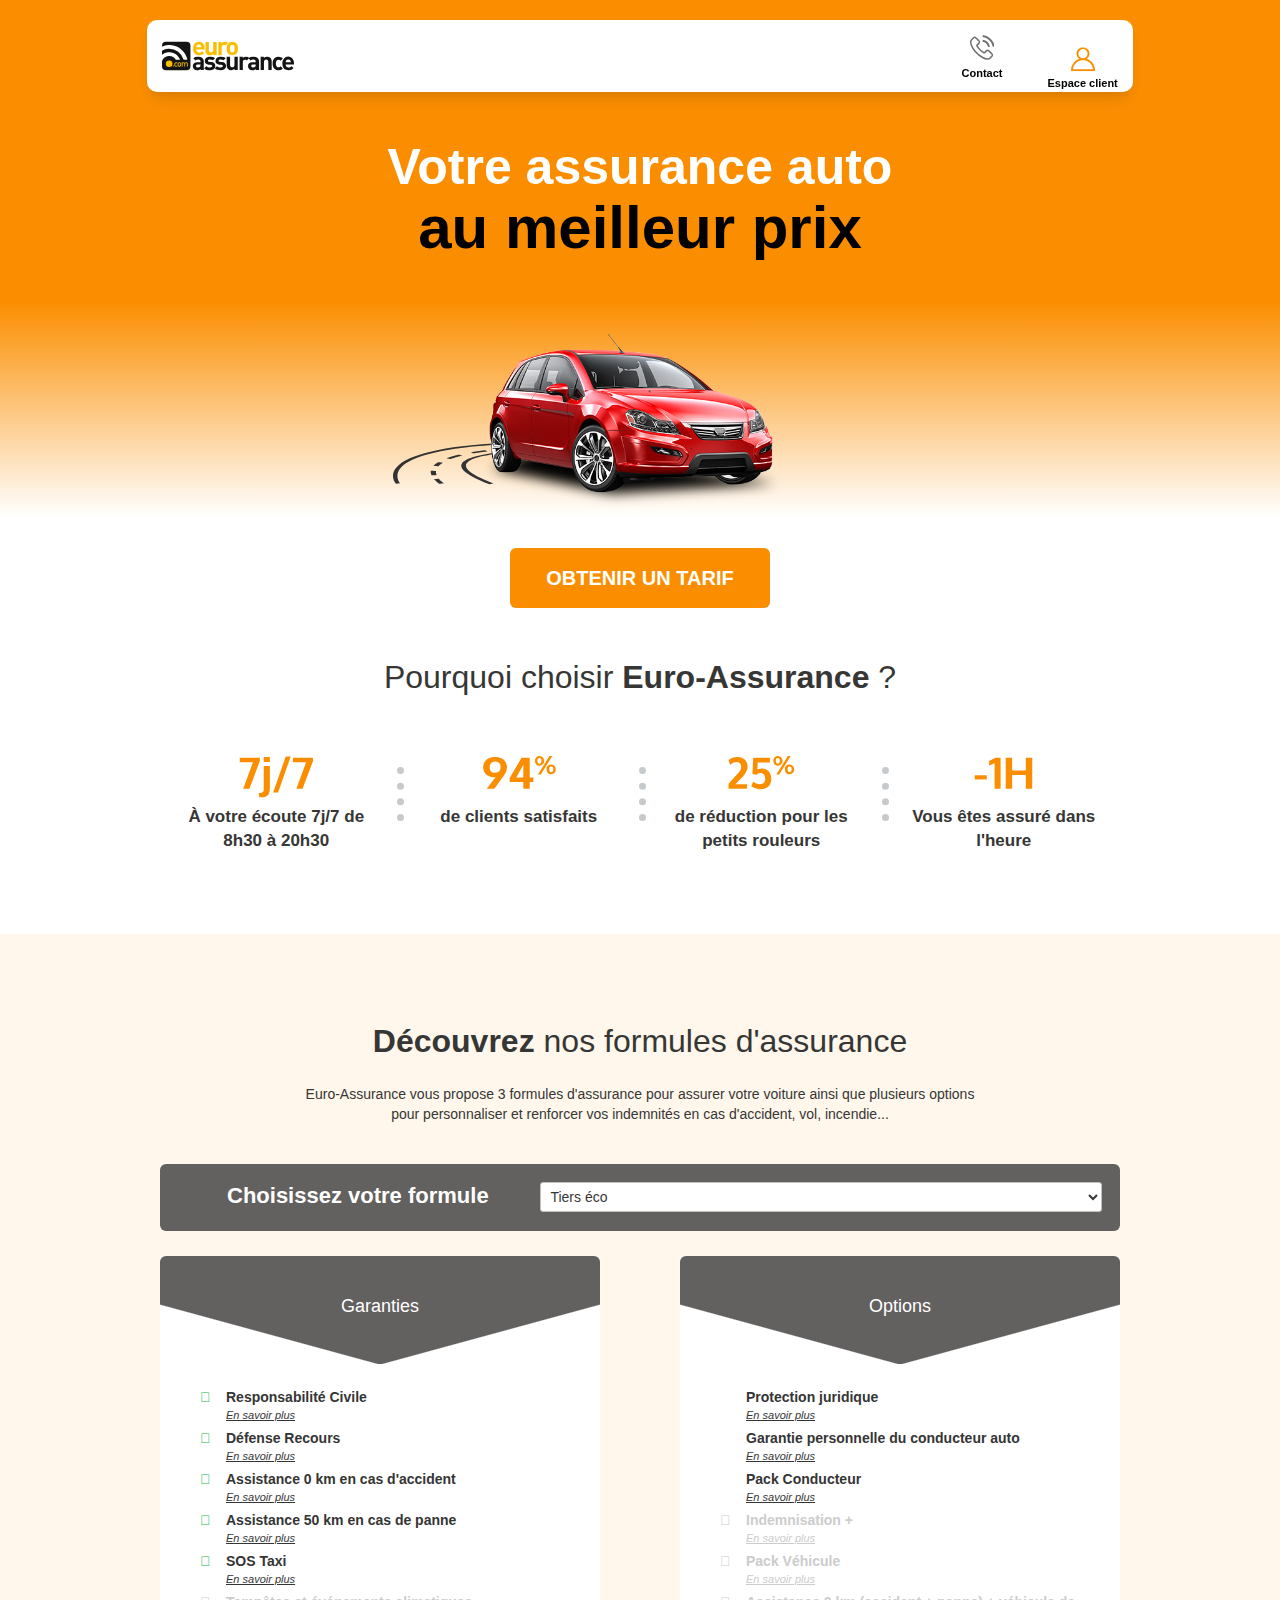
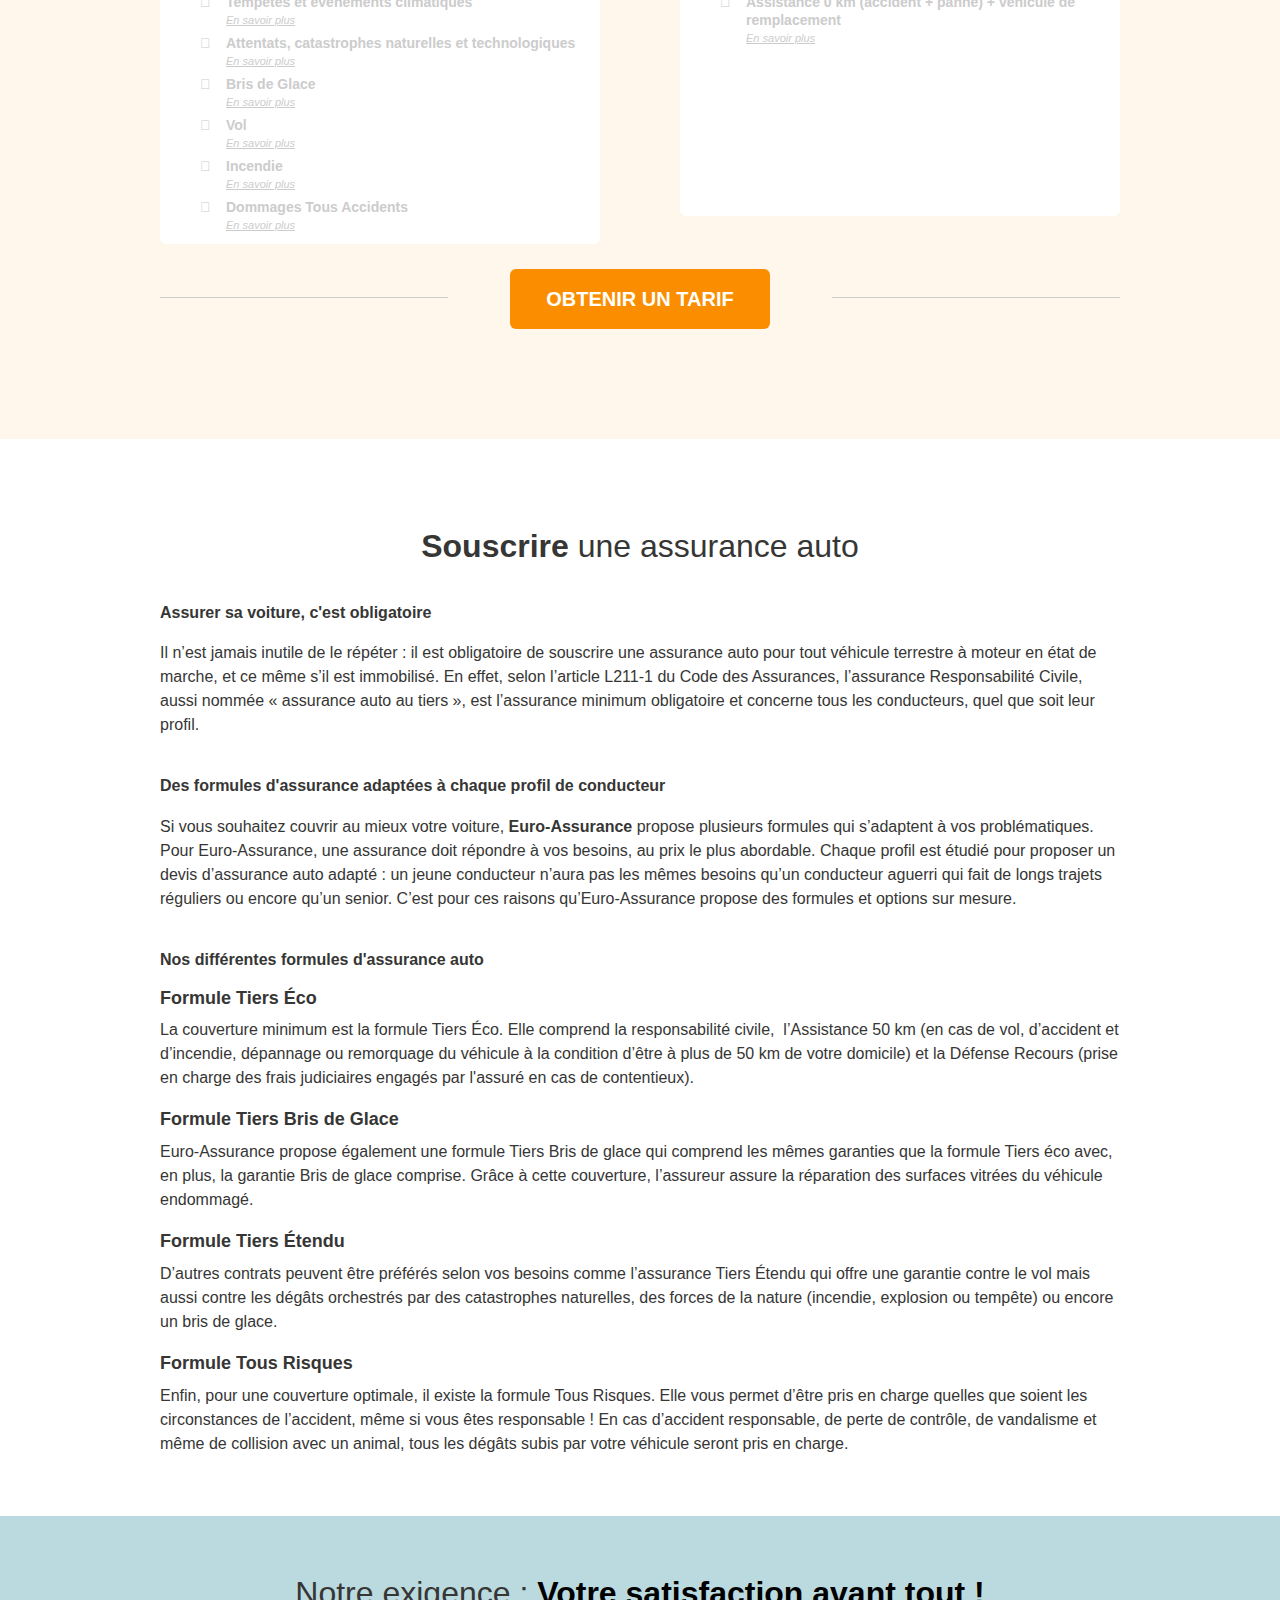
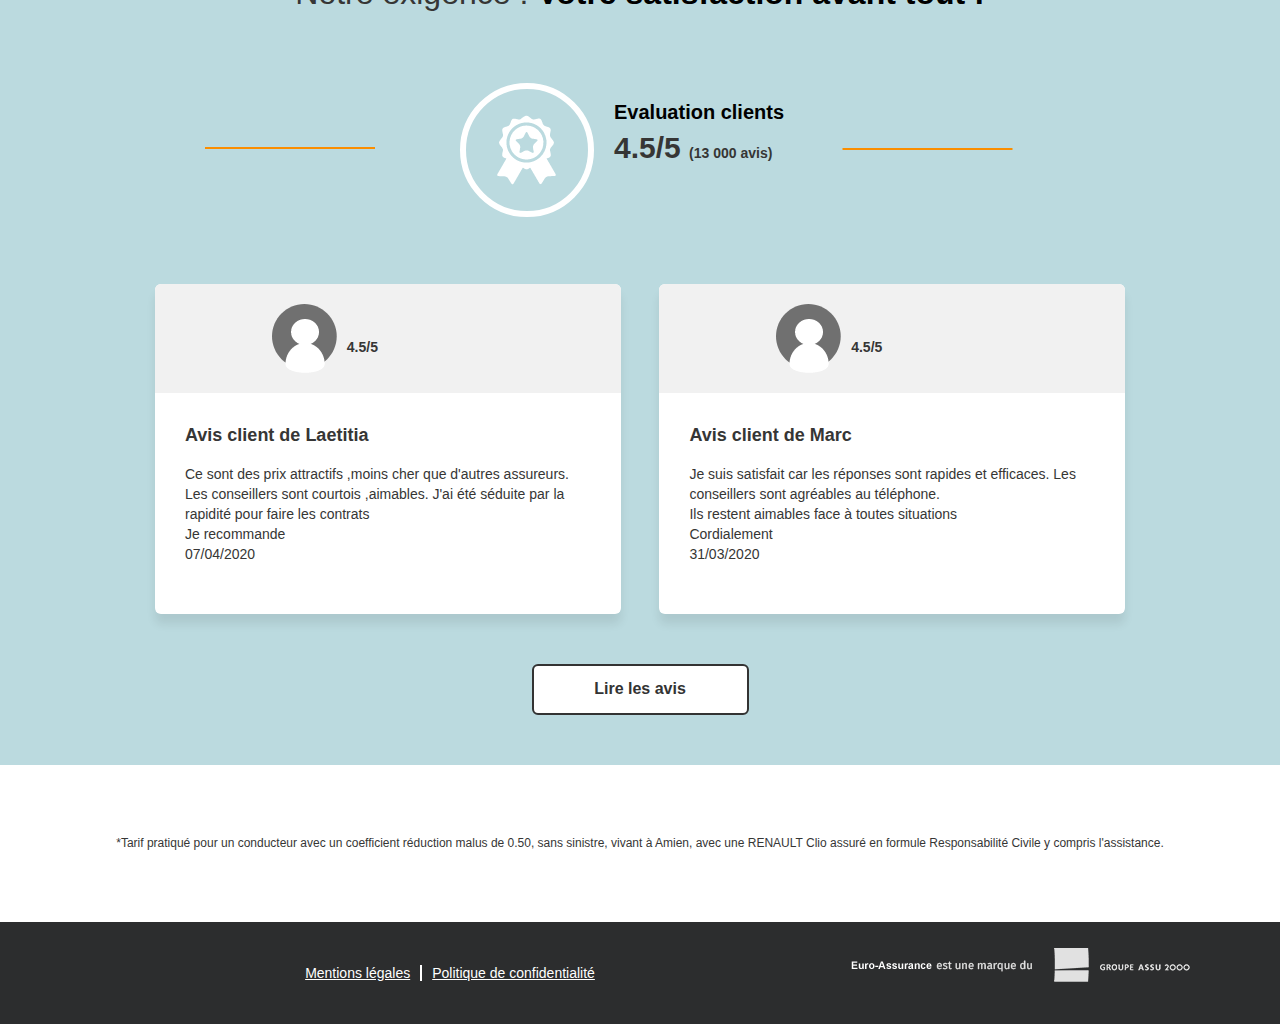
==== commit 13e5d7d6: "Adding a new page" ====
--- a/assurance-auto/index.html
+++ b/assurance-auto/index.html
@@ -1,5 +1,4 @@
 <!DOCTYPE html>
-<!-- saved from url=(0088)https://www.euro-assurance.com/assurance-auto -->
 <html lang="fr" class="no-js js">
     <head>
         <meta http-equiv="Content-Type" content="text/html; charset=UTF-8" />
@@ -9,10 +8,8 @@
         <script type="text/javascript" src="./assets/wombat.js.téléchargement" charset="utf-8"></script>
         <link rel="stylesheet" type="text/css" href="./assets/banner-styles.css" />
         <link rel="stylesheet" type="text/css" href="./assets/iconochive.css" />
-        <!-- End Wayback Rewrite JS Include -->
         <meta content="width=device-width, initial-scale=1, maximum-scale=1" name="viewport" />
         <title>Assurance Auto en ligne en 5 minutes | Euro-Assurance.com</title>
-        <!--[if IE]> <![endif]-->
         <link rel="shortcut icon" href="https://web.archive.org/web/20210322175158im_/https://www.euro-assurance.com/sites/all/themes/custom/ea/html/desktop/images/favicon.ico" type="image/vnd.microsoft.icon" />
         <meta name="description" content="Réalisez votre devis d&#39;assurance auto en ligne, souscrivez votre contrat d&#39;assurance et roulez assuré dans la minute. Devis personnalisé en 5 min." />
         <link rel="canonical" href="https://www.euro-assurance.com/assurance-auto" />
@@ -43,7 +40,7 @@
             <img src="./assets/ea_logo.svg" alt="Euro-Assurance Logo" class="imglogo">
             </a>
             <div class="site-header-actions">
-               <a href="https://www.euro-assurance.com/Proximeo/connexionClient.do" title="" id="header-se-connecter" target="_blank" data-di-id="#header-se-connecter">
+               <a href="/contact" title="" id="header-se-connecter" data-di-id="#header-se-connecter">
                   <svg xmlns="http://www.w3.org/2000/svg" width="24" height="24" viewBox="0 0 24 24" data-di-rand="1618020664233">
                      <defs>
                         <style data-di-rand="1618020664211">.c{fill:#fb8e00;}</style>
@@ -55,11 +52,10 @@
                   <span>Espace client</span>
                </a>
             </div>
-            <span class="menu-title">Menu Principal</span>
             <div class="sticky-nav bottom-nav">
              <ul>
                 <li>
-                   <a href="https://www.euro-assurance.com/callback/nojs/head/0000000000/21422" class="open-callback ctools-use-modal ctools-modal-ea-modal-style btn-ea btn-as transparent ctools-use-modal-processed" data-di-id="di-id-12e38599-ce21958f">
+                   <a href="/contact" class="btn-ea btn-as transparent" data-di-id="di-id-12e38599-ce21958f">
                       <svg xmlns="http://www.w3.org/2000/svg" width="24.748" height="24.75" viewBox="0 0 24.748 24.75" data-di-rand="1618020664236">
                          <defs>
                             <style data-di-rand="1618020664212">.first-nav-fill{fill:#fff;stroke:#707070;stroke-width:1.5px;}.second-nav-fill{fill:#707070;}</style>
@@ -98,7 +94,7 @@
                                                 <div class="field-items">
                                                     <div class="field-item even">
                                                         <a
-                                                            href="https://www.euro-assurance.com/devis-auto"
+                                                            href="/devis"
                                                             class="btn-ea primary"
                                                             kameleoonlistener-goao="true"
                                                             data-di-id="di-id-49a29690-253c3d92"
@@ -404,7 +400,7 @@
                                 <div class="btn-actions">
                                     <div class="display-table">
                                         <div class="overline">
-                                            <a href="https://www.euro-assurance.com/devis-auto" class="btn-ea primary" rel="nofollow" data-di-id="di-id-eb08977-da5613d5">OBTENIR UN TARIF</a>
+                                            <a href="/devis" class="btn-ea primary" rel="nofollow" data-di-id="di-id-eb08977-da5613d5">OBTENIR UN TARIF</a>
                                         </div>
                                     </div>
                                 </div>
@@ -416,27 +412,6 @@
                             </div>
                         </div>
                     </section>
-                    <!-- <section id="section-garanties">
-                        <div class="container-fluid">
-                            <header>
-                                <h2><span>Améliorez vos garanties</span> en cas d'accident</h2>
-                            </header>
-                            <ul class="garanties-blocs">
-                                <li>
-                                    <strong>Garantie personnelle du conducteur</strong>
-                                    <p>Prise en charge des frais médicaux et préjudices financiers consécutifs à un accident pour le conducteur du véhicule assuré, même s'il n'est pas désigné au contrat.</p>
-                                    <a href="https://www.euro-assurance.com/assurance-facile/comprendre-assurance/garantie-personnelle-conducteur.html" data-di-id="di-id-cc80bec5-29b0b495">
-                                        En savoir plus
-                                    </a>
-                                </li>
-                                <li>
-                                    <strong>Protection juridique</strong>
-                                    <p>Avec cette garantie, vous serez représenté et défendu en cas de procédure judiciaire vous opposant à un tiers.</p>
-                                    <a href="https://www.euro-assurance.com/assurance-protection-juridique.html" data-di-id="di-id-cc80bec5-29b0b495">En savoir plus</a>
-                                </li>
-                            </ul>
-                        </div>
-                    </section> -->
                     <section id="section-seo">
                         <div class="container-fluid">
                             <header class="center">
@@ -453,7 +428,7 @@
                                 <p>
                                     Si vous souhaitez couvrir au mieux votre voiture, <strong>Euro-Assurance</strong> propose plusieurs formules qui s’adaptent à vos problématiques. Pour Euro-Assurance, une assurance doit répondre à vos
                                     besoins, au prix le plus abordable. Chaque profil est étudié pour proposer un
-                                    <a href="https://www.euro-assurance.com/devis-assurance-auto" data-di-id="di-id-5464c750-d266d33e">devis d’assurance auto</a> adapté : un jeune conducteur n’aura
+                                    devis d’assurance auto adapté : un jeune conducteur n’aura
                                     pas les mêmes besoins qu’un conducteur aguerri qui fait de longs trajets réguliers ou encore qu’un senior. C’est pour ces raisons qu’Euro-Assurance propose des formules et options sur mesure.
                                 </p>
                                 <h3><strong>Nos différentes formules d'assurance auto</strong></h3>
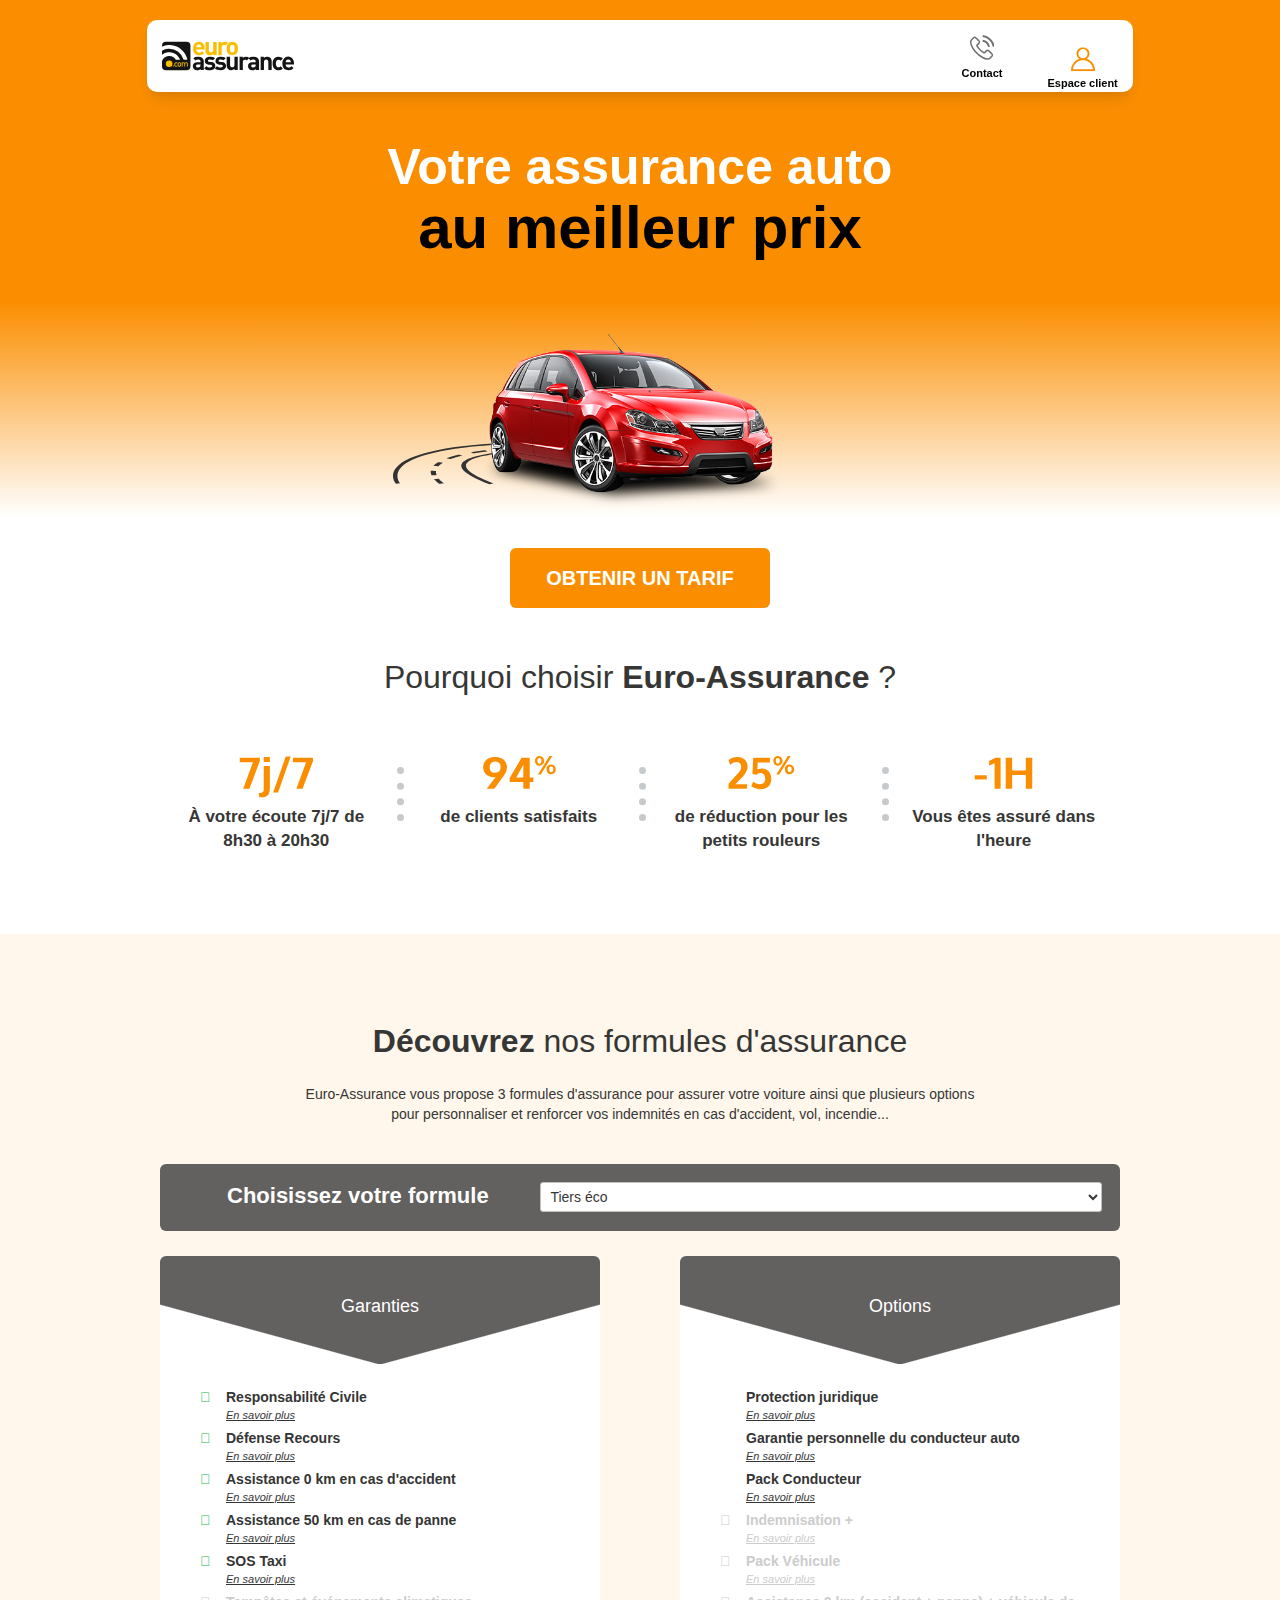
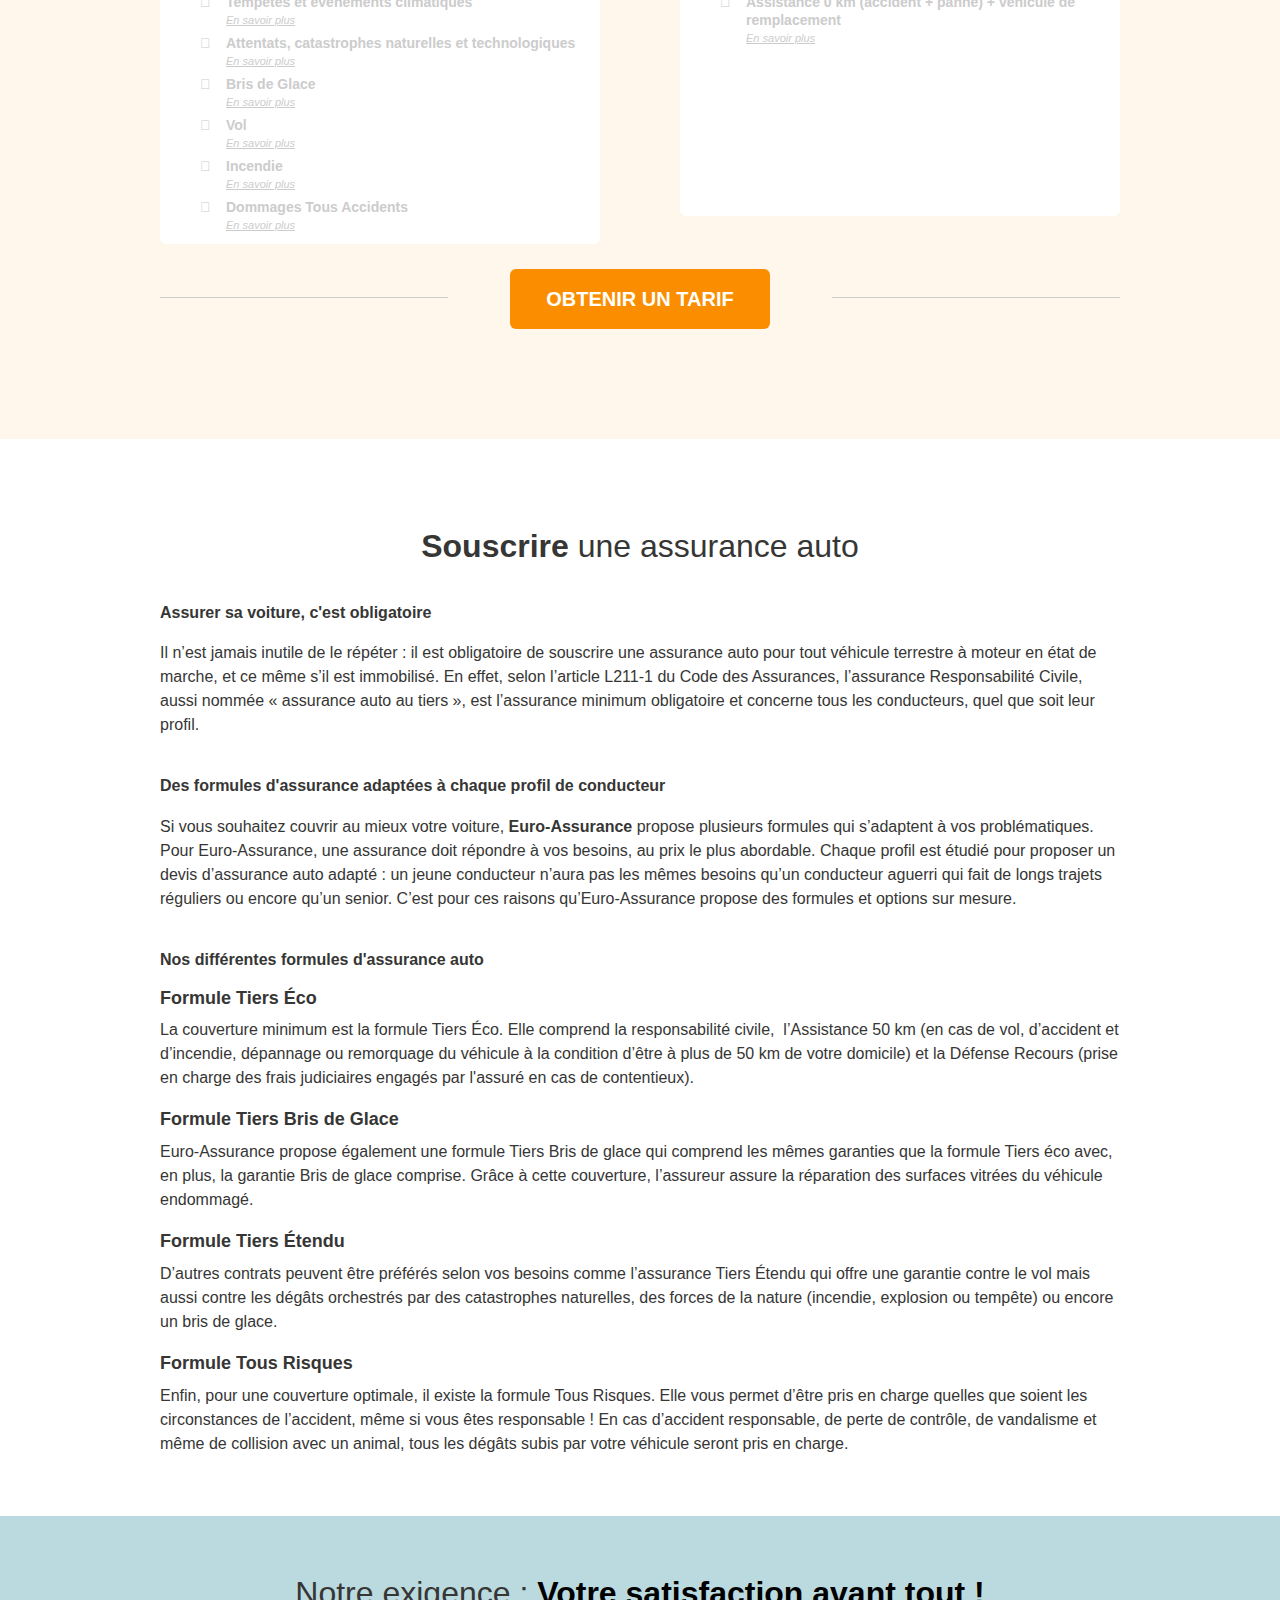
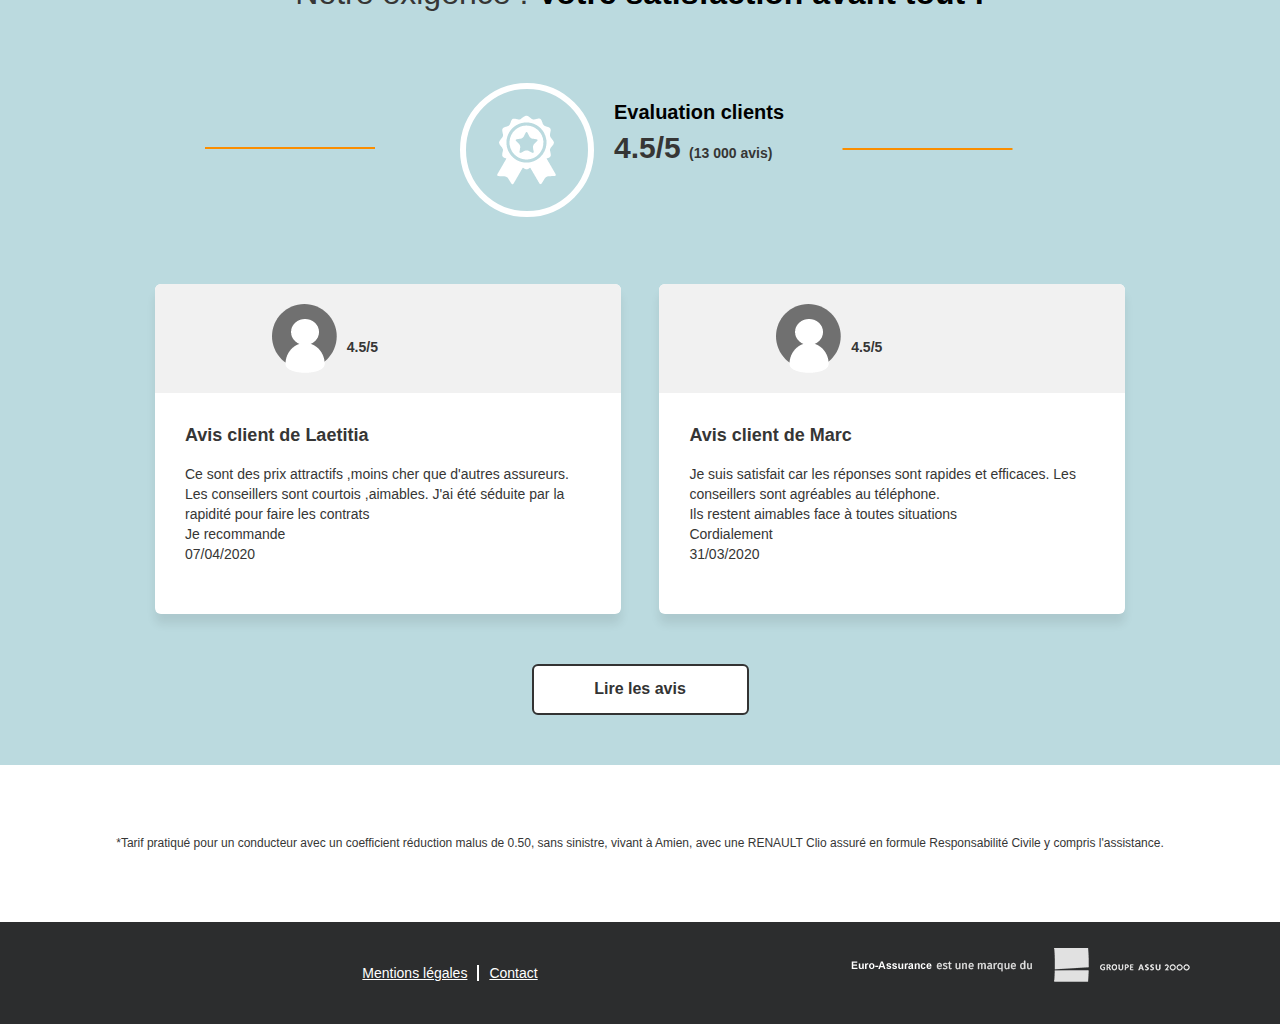
==== commit f00af7f1: "Adding a new page" ====
--- a/assurance-auto/index.html
+++ b/assurance-auto/index.html
@@ -40,7 +40,7 @@
             <img src="./assets/ea_logo.svg" alt="Euro-Assurance Logo" class="imglogo">
             </a>
             <div class="site-header-actions">
-               <a href="/contact" title="" id="header-se-connecter" data-di-id="#header-se-connecter">
+               <a href="/espace-client" title="" id="header-se-connecter" data-di-id="#header-se-connecter">
                   <svg xmlns="http://www.w3.org/2000/svg" width="24" height="24" viewBox="0 0 24 24" data-di-rand="1618020664233">
                      <defs>
                         <style data-di-rand="1618020664211">.c{fill:#fb8e00;}</style>
@@ -583,10 +583,10 @@
                     <div class="col-md-8 text-center">
                         <ul class="menu link-d">
                             <li class="">
-                                <a href="https://www.euro-assurance.com/mentions-legales.html" target="_blank" data-di-id="di-id-1a17398f-5b89e371">Mentions légales</a>
+                                <a href="/mentions-legales" target="_blank" data-di-id="di-id-1a17398f-5b89e371">Mentions légales</a>
                             </li>
                             <li class="">
-                                <a href="https://www.euro-assurance.com/politique-confidentialite.html" target="_blank" data-di-id="di-id-37f996ee-293ad97">Politique de confidentialité</a>
+                                <a href="/contact" target="_blank" data-di-id="di-id-37f996ee-293ad97">Contact</a>
                             </li>
                         </ul>
                     </div>
